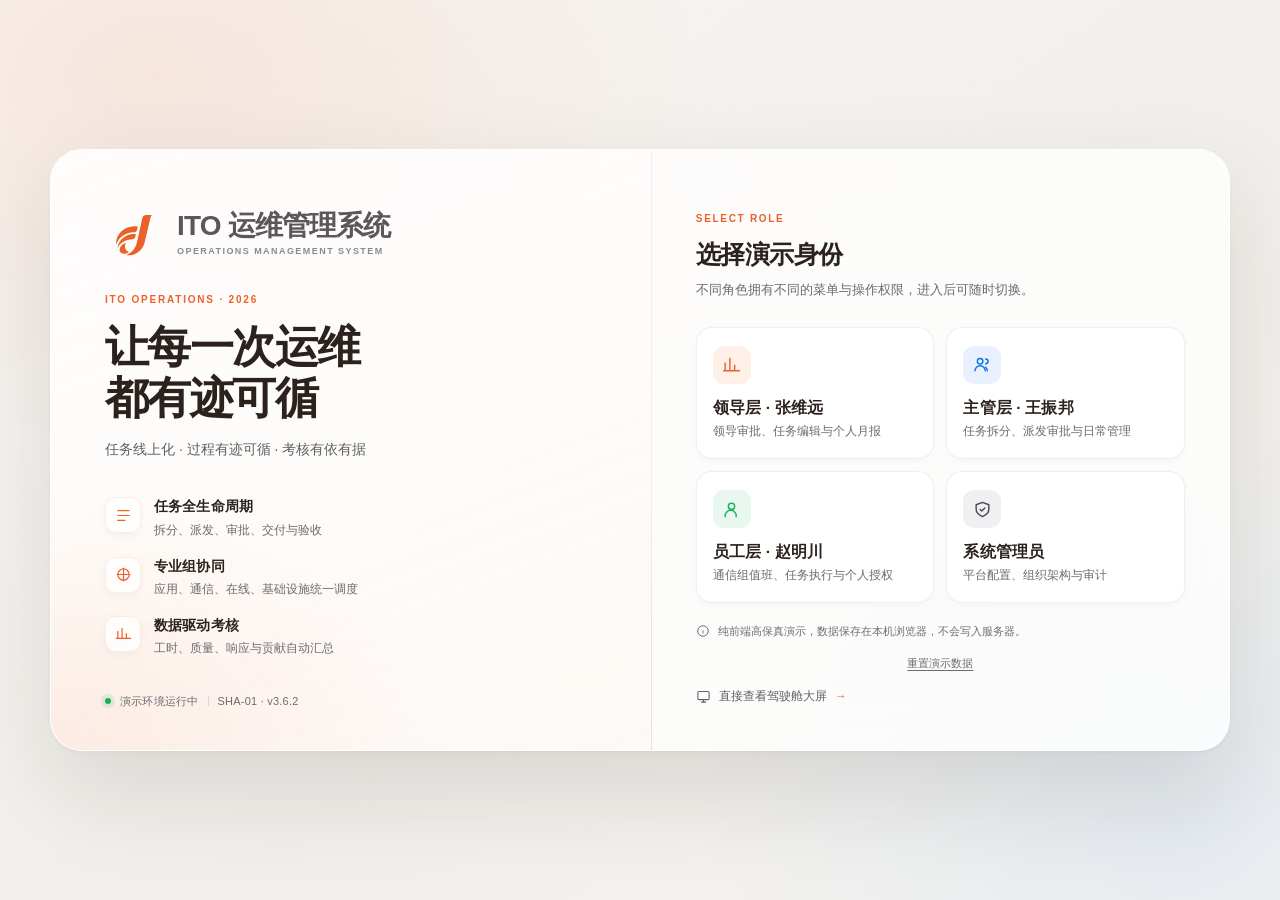
==== admin.html @ 4ebb7db9 "feat: 细化考核卡片与安质环红线机制" ====
<!DOCTYPE html>
<html lang="zh-CN">
<head>
<meta charset="UTF-8">
<meta name="viewport" content="width=device-width, initial-scale=1.0">
<title>ITO 运维管理平台 · 管理后台</title>
<meta name="description" content="ITO 运维管理平台 · 任务、巡检、值班与运维运营管理后台">
<link rel="icon" type="image/svg+xml" href="assets/img/logo-mark-orange.svg">
<link rel="stylesheet" href="assets/css/admin.css?v=20261116z39">
</head>
<body>

<!-- ============ 登录 / 身份选择 ============ -->
<div id="loginView" class="login">
  <div class="login-atmosphere" aria-hidden="true"></div>
  <main class="login-shell">
    <section class="login-brand">
      <div class="login-lockup">
        <div class="login-logo-mark"><img class="brand-logo" src="assets/img/logo-mark-orange.svg" alt=""></div>
        <div class="login-logo-text"><b>ITO 运维管理系统</b><span>OPERATIONS MANAGEMENT SYSTEM</span></div>
      </div>
      <div class="brand-kicker">ITO OPERATIONS · 2026</div>
      <h1>让每一次运维<br>都有迹可循</h1>
      <p class="brand-sub">任务线上化 · 过程有迹可循 · 考核有依有据</p>

      <ul class="brand-points">
        <li>
          <span class="point-icon">
            <svg viewBox="0 0 24 24"><path d="M4 5h16M4 12h16M4 19h10"/></svg>
          </span>
          <span><b>任务全生命周期</b><small>拆分、派发、审批、交付与验收</small></span>
        </li>
        <li>
          <span class="point-icon">
            <svg viewBox="0 0 24 24"><path d="M12 3v18M3 12h18"/><circle cx="12" cy="12" r="8"/></svg>
          </span>
          <span><b>专业组协同</b><small>应用、通信、在线、基础设施统一调度</small></span>
        </li>
        <li>
          <span class="point-icon">
            <svg viewBox="0 0 24 24"><path d="M4 19V9M10 19V5M16 19v-7M22 19H2"/></svg>
          </span>
          <span><b>数据驱动考核</b><small>工时、质量、响应与贡献自动汇总</small></span>
        </li>
      </ul>

      <div class="brand-foot">
        <span class="status-dot"></span>
        <span>演示环境运行中</span>
        <i></i>
        <span>SHA-01 · v3.6.2</span>
      </div>
    </section>

    <section class="login-panel">
      <div class="login-panel-head">
        <span class="eyebrow">SELECT ROLE</span>
        <h2>选择演示身份</h2>
        <p>不同角色拥有不同的菜单与操作权限，进入后可随时切换。</p>
      </div>
      <div class="role-grid" id="roleGrid"></div>
      <div class="login-note">
        <svg viewBox="0 0 24 24"><circle cx="12" cy="12" r="9"/><path d="M12 11v5M12 8h.01"/></svg>
        <span>纯前端高保真演示，数据保存在本机浏览器，不会写入服务器。</span>
      </div>
      <button class="login-reset" id="loginReset" type="button">重置演示数据</button>
      <a class="back-to-screen" href="index.html">
        <svg viewBox="0 0 24 24"><rect x="3" y="4" width="18" height="13" rx="2"/><path d="M8 21h8M12 17v4"/></svg>
        直接查看驾驶舱大屏
        <span>→</span>
      </a>
    </section>
  </main>
</div>

<!-- ============ 应用 ============ -->
<div id="appView" class="app" hidden>
  <header class="appbar">
    <a class="skip-link" href="#pageRoot">跳到主内容</a>
    <div class="appbar-left">
      <div class="appbar-brand">
        <div class="brand-plate">
          <div class="brand-mark"><img class="brand-logo" src="assets/img/logo-mark-orange.svg" alt=""></div>
          <div class="brand-text">
            <b>ITO 运维管理系统</b>
          </div>
        </div>
      </div>
      <button class="icon-btn menu-btn" id="menuBtn" type="button" aria-label="打开菜单" aria-expanded="false" aria-controls="sidebar">
        <svg viewBox="0 0 24 24"><path d="M4 6h16M4 12h16M4 18h16"/></svg>
      </button>
    </div>

    <div class="appbar-right">
      <span class="date-chip" id="dateChip">--</span>

      <button class="icon-btn bell-btn" id="bellBtn" type="button" aria-label="消息通知">
        <svg viewBox="0 0 24 24"><path d="M18 8a6 6 0 0 0-12 0c0 7-3 7-3 9h18c0-2-3-2-3-9"/><path d="M10 21h4"/></svg>
        <b class="bell-count" id="bellCount" aria-hidden="true" hidden></b>
      </button>

      <a class="screen-link" href="index.html">
        <svg viewBox="0 0 24 24"><rect x="3" y="4" width="18" height="13" rx="2"/><path d="M8 21h8M12 17v4"/></svg>
        驾驶舱大屏
      </a>

      <button class="appbar-switch" id="switchRoleBtn" type="button">
        <svg viewBox="0 0 24 24"><path d="M8 3H5a2 2 0 0 0-2 2v3M16 3h3a2 2 0 0 1 2 2v3M8 21H5a2 2 0 0 1-2-2v-3M16 21h3a2 2 0 0 0 2-2v-3"/></svg>
        切换身份
      </button>

      <div class="appbar-user" id="appbarUser"></div>
    </div>
  </header>

  <aside class="sidebar" id="sidebar" aria-label="侧边栏">
    <nav class="side-nav" id="sideNav" aria-label="主导航"></nav>
  </aside>

  <div class="app-body">
    <main class="page" id="pageRoot" tabindex="-1"></main>
  </div>

  <div class="sidebar-scrim" id="sidebarScrim"></div>
</div>

<div id="modalRoot"></div>
<div id="drawerRoot"></div>
<div id="previewRoot"></div>
<div id="notifyRoot" class="notify-root" aria-live="polite"></div>
<div id="routeAnnouncer" class="sr-only" aria-live="polite" aria-atomic="true"></div>
<div id="toastRoot" class="toast-root" aria-live="polite"></div>
<div id="devDock" class="dev-dock" role="region" aria-label="开发角色切换" hidden>
  <span class="dev-dock-label">DEV</span>
  <button type="button" data-dev-role="leader">领导</button>
  <button type="button" data-dev-role="manager">主管</button>
  <button type="button" data-dev-role="employee">员工</button>
  <button type="button" data-dev-role="admin">管理员</button>
  <button type="button" data-dev-role="super">全局</button>
  <button type="button" class="dev-reset" data-dev-reset="1" title="清空成果物与流程数据，恢复演示初始状态">重置</button>
</div>

<script src="vendor/echarts.min.js"></script>
<script src="vendor/jszip.min.js"></script>
<script src="vendor/docx-preview.min.js"></script>
<script src="vendor/xlsx.full.min.js"></script>
<script src="vendor/pptx-preview.umd.js"></script>
<script src="assets/js/ito-data.js?v=20261116z39"></script>
<script src="assets/js/task-volume-data.js?v=20261116z39"></script>
<script src="assets/js/assessment.js?v=20261116z39"></script>
<script src="assets/js/ito-data-source.js?v=20261116z39"></script>
<script src="assets/js/admin.js?v=20261116z39"></script>
<script src="assets/js/admin-alerts.js?v=20261116z39"></script>
<script src="assets/js/deliverable-store.js?v=20261116z39"></script>
<script src="assets/js/deliverable-preview.js?v=20261116z39"></script>
<script src="assets/js/admin-pages-personal.js?v=20261116z39"></script>
<script src="assets/js/admin-pages-workload.js?v=20261116z39"></script>
<script src="assets/js/admin-assign.js?v=20261116z39"></script>
<script src="assets/js/admin-pages-tasks.js?v=20261116z39"></script>
<script src="assets/js/admin-pages-dispatch.js?v=20261116z39"></script>
<script src="assets/js/admin-pages-ops.js?v=20261116z39"></script>
<script src="assets/js/admin-pages-duty.js?v=20261116z39"></script>
<script src="assets/js/admin-pages-auth-matrix.js?v=20261116z39"></script>
<script src="assets/js/admin-pages-messages.js?v=20261116z39"></script>
<script src="assets/js/admin-pages-config.js?v=20261116z39"></script>
<script src="assets/js/admin-pages-dictionary.js?v=20261116z39"></script>
</body>
</html>
---- assets/css/admin.css ----
/* ─────────────────────────────────────────────
   ITO OPS · light management console
   warm paper / orange accent / frosted cards
   ───────────────────────────────────────────── */

:root {
  --brand:        #EB612A;
  --brand-strong: #C2501C;
  --brand-deep:   #A83E12;
  --brand-soft:   #FFF0E7;
  --brand-line:   rgba(235, 97, 42, 0.22);
  --shell-side:   linear-gradient(180deg, #E5743B 0%, #DE6A30 52%, #D46029 100%);
  --shell-top:    #B44617;
  --shell-top-bg:
    radial-gradient(560px 120px at 30% -20%, rgba(255, 255, 255, 0.16), transparent 72%),
    linear-gradient(100deg, #E0713A 0%, #D75F27 14%, #D05A23 34%, #C2501C 52%, #B44617 70%, #B44617 100%);
  --shell-ink:    #FFFFFF;
  --shell-muted:  #FFE9DC;
  --shell-line:   rgba(255, 255, 255, 0.14);
  --shell-hover:  rgba(255, 255, 255, 0.09);
  --shell-active: #FFF8F2;
  --shell-active-ink: #A83E12;

  --bg:           #F6F3EF;
  --bg-deep:      #EEEAE4;
  --surface:      #FFFFFF;
  --glass:        rgba(255, 255, 255, 0.78);
  --glass-strong: rgba(255, 255, 255, 0.92);

  --ink:          #2B211D;
  --ink-2:        #4A4A4F;
  --ink-3:        #5F5F65;
  --muted:        #6B6B70;
  --dim:          #6E6E73;

  --line:         rgba(29, 29, 31, 0.08);
  --line-soft:    rgba(29, 29, 31, 0.05);
  --line-strong:  rgba(29, 29, 31, 0.14);

  --green:        #1FAE5C;
  --green-soft:   #E8F8EE;
  --green-ink:    #0E6B37;
  --red:          #E5484D;
  --red-soft:     #FDECEC;
  --red-ink:      #B4232A;
  --yellow:       #C77A00;
  --yellow-soft:  #FFF4DF;
  --yellow-ink:   #8A5300;
  --blue:         #0A72E8;
  --blue-soft:    #E9F1FE;
  --blue-ink:     #0757B8;
  --purple:       #7A5AF8;
  --purple-soft:  #F0EDFE;
  --purple-ink:   #5B3FD0;

  --r-xl: 24px;
  --r-lg: 18px;
  --r-md: 12px;
  --r-sm: 9px;

  --shadow-sm: 0 1px 2px rgba(20, 20, 24, 0.03), 0 6px 18px rgba(20, 20, 24, 0.05);
  --shadow-md: 0 2px 6px rgba(20, 20, 24, 0.05), 0 16px 40px rgba(20, 20, 24, 0.08);
  --shadow-lg: 0 30px 80px rgba(20, 20, 24, 0.18);

  --sidebar-w: 258px;
  --ease: cubic-bezier(0.22, 0.7, 0.24, 1);

  font-family: -apple-system, BlinkMacSystemFont, "SF Pro Display", "SF Pro Text",
    "PingFang SC", "Microsoft YaHei UI", "Microsoft YaHei", "Helvetica Neue", sans-serif;
}

* { box-sizing: border-box; margin: 0; padding: 0; }

html { height: 100%; }

body {
  min-height: 100%;
  background: var(--bg);
  color: var(--ink);
  font-size: 14px;
  line-height: 1.5;
  -webkit-font-smoothing: antialiased;
  text-rendering: optimizeLegibility;
  overflow-x: hidden;
}

button, input, select, textarea { font: inherit; color: inherit; }
button { border: 0; background: none; cursor: pointer; }
a { color: inherit; text-decoration: none; }
svg { display: block; }
::selection { background: rgba(235, 97, 42, 0.18); }

:focus-visible {
  outline: 2px solid rgba(235, 97, 42, 0.55);
  outline-offset: 2px;
}

/* ── login ─────────────────────────────────── */
.login {
  position: relative;
  min-height: 100vh;
  display: grid;
  place-items: center;
  padding: 32px;
  overflow: hidden;
  background:
    radial-gradient(900px 600px at 12% 8%, rgba(235, 97, 42, 0.10), transparent 62%),
    radial-gradient(760px 620px at 92% 90%, rgba(10, 114, 232, 0.07), transparent 64%),
    linear-gradient(145deg, #F8F6F3 0%, #F1EFEB 58%, #F6F4F1 100%);
}

.login-atmosphere {
  position: absolute;
  inset: 0;
  background-image:
    radial-gradient(rgba(29, 29, 31, 0.10) 0.7px, transparent 0.8px);
  background-size: 24px 24px;
  mask-image: radial-gradient(ellipse 78% 70% at 50% 46%, #000 12%, transparent 78%);
  opacity: 0.5;
  pointer-events: none;
}

.login-shell {
  position: relative;
  z-index: 1;
  width: min(1180px, 100%);
  display: grid;
  grid-template-columns: 1.02fr 0.98fr;
  background: rgba(255, 255, 255, 0.62);
  border: 1px solid rgba(255, 255, 255, 0.9);
  border-radius: 32px;
  box-shadow: 0 40px 100px rgba(30, 25, 20, 0.12), 0 2px 6px rgba(30, 25, 20, 0.04);
  backdrop-filter: blur(26px);
  -webkit-backdrop-filter: blur(26px);
  overflow: hidden;
  animation: riseIn 0.7s var(--ease) both;
}

.login-brand {
  position: relative;
  padding: 56px 54px 40px;
  background:
    radial-gradient(560px 380px at 0% 100%, rgba(235, 97, 42, 0.10), transparent 68%),
    linear-gradient(160deg, rgba(255, 255, 255, 0.72), rgba(255, 248, 243, 0.62));
  border-right: 1px solid rgba(29, 29, 31, 0.06);
  display: flex;
  flex-direction: column;
}

.brand-mark {
  width: 58px;
  height: 58px;
  border-radius: 17px;
  display: grid;
  place-items: center;
  background: linear-gradient(150deg, #F27A45, var(--brand) 58%, #D94E1A);
  color: #fff;
  font-size: 29px;
  font-weight: 700;
  letter-spacing: -0.03em;
  box-shadow: 0 14px 28px rgba(235, 97, 42, 0.28), inset 0 1px 0 rgba(255, 255, 255, 0.35);
}

.login-lockup { display: flex; align-items: center; gap: 14px; }
.login-logo-mark {
  width: 58px;
  height: 58px;
  border-radius: 17px;
  display: grid;
  place-items: center;
  background: transparent;
  color: var(--brand);
  font-size: 29px;
  font-weight: 800;
}
.brand-logo {
  width: 70%;
  height: 70%;
  object-fit: contain;
  display: block;
}
.login-logo-text b {
  display: block;
  color: #595757;
  font-size: 28px;
  font-weight: 700;
  letter-spacing: -0.03em;
  line-height: 1;
}
.login-logo-text span {
  display: block;
  margin-top: 5px;
  color: #8A8A8E;
  font-size: 9px;
  font-weight: 700;
  letter-spacing: 0.16em;
}

.brand-kicker {
  margin-top: 28px;
  font-size: 10px;
  font-weight: 600;
  letter-spacing: 0.18em;
  color: var(--brand);
}

.login-brand h1 {
  margin-top: 14px;
  font-size: 44px;
  line-height: 1.16;
  font-weight: 700;
  letter-spacing: -0.035em;
  color: var(--ink);
}

.brand-sub {
  margin-top: 14px;
  max-width: 360px;
  font-size: 14px;
  line-height: 1.7;
  color: var(--ink-3);
}

.brand-points {
  margin-top: 36px;
  list-style: none;
  display: flex;
  flex-direction: column;
  gap: 18px;
}

.brand-points li {
  display: flex;
  align-items: flex-start;
  gap: 13px;
}

.point-icon {
  flex: 0 0 auto;
  width: 36px;
  height: 36px;
  display: grid;
  place-items: center;
  border-radius: 10px;
  background: rgba(255, 255, 255, 0.82);
  border: 1px solid rgba(235, 97, 42, 0.12);
  box-shadow: 0 3px 10px rgba(30, 25, 20, 0.04);
}
.point-icon svg {
  width: 17px;
  height: 17px;
  fill: none;
  stroke: var(--brand);
  stroke-width: 1.7;
  stroke-linecap: round;
  stroke-linejoin: round;
}

.brand-points b {
  display: block;
  font-size: 13.5px;
  font-weight: 600;
  color: var(--ink);
  letter-spacing: 0.01em;
}
.brand-points small {
  display: block;
  margin-top: 3px;
  font-size: 12px;
  color: var(--muted);
}

.brand-foot {
  margin-top: auto;
  padding-top: 36px;
  display: flex;
  align-items: center;
  gap: 9px;
  font-size: 11px;
  color: var(--muted);
  letter-spacing: 0.02em;
}
.brand-foot i { width: 1px; height: 10px; background: var(--line-strong); }
.status-dot {
  width: 6px;
  height: 6px;
  border-radius: 50%;
  background: var(--green);
  box-shadow: 0 0 0 4px rgba(31, 174, 92, 0.12);
}

.login-panel {
  padding: 50px 44px 38px;
  display: flex;
  flex-direction: column;
  justify-content: center;
  background: rgba(255, 255, 255, 0.42);
}

.eyebrow {
  display: inline-block;
  font-size: 10px;
  font-weight: 650;
  letter-spacing: 0.17em;
  color: var(--brand);
}

.login-panel-head h2 {
  margin-top: 8px;
  font-size: 25px;
  font-weight: 700;
  letter-spacing: -0.02em;
}
.login-panel-head p {
  margin-top: 7px;
  font-size: 12.5px;
  line-height: 1.65;
  color: var(--muted);
}

.role-grid {
  margin-top: 26px;
  display: grid;
  grid-template-columns: 1fr 1fr;
  gap: 12px;
}

.role-card {
  position: relative;
  padding: 18px 16px 17px;
  text-align: left;
  background: rgba(255, 255, 255, 0.86);
  border: 1px solid rgba(29, 29, 31, 0.07);
  border-radius: 16px;
  box-shadow: 0 2px 6px rgba(30, 25, 20, 0.03);
  transition: transform 0.25s var(--ease), box-shadow 0.25s var(--ease),
    border-color 0.25s var(--ease), background 0.25s var(--ease);
}

.role-card:hover {
  transform: translateY(-3px);
  border-color: rgba(235, 97, 42, 0.32);
  background: #fff;
  box-shadow: 0 12px 28px rgba(235, 97, 42, 0.12);
}

.role-card:hover .role-arrow { opacity: 1; transform: translateX(0); }

.role-icon {
  width: 38px;
  height: 38px;
  border-radius: 11px;
  display: grid;
  place-items: center;
  background: var(--brand-soft);
  color: var(--brand);
}
.role-icon.manager { background: var(--blue-soft); color: var(--blue); }
.role-icon.employee { background: var(--green-soft); color: var(--green); }
.role-icon.admin { background: #F0F0F2; color: var(--ink-2); }
.role-icon svg {
  width: 19px;
  height: 19px;
  fill: none;
  stroke: currentColor;
  stroke-width: 1.8;
  stroke-linecap: round;
  stroke-linejoin: round;
}

.role-name {
  margin-top: 12px;
  font-size: 15.5px;
  font-weight: 650;
  letter-spacing: 0.01em;
}
.role-desc {
  margin-top: 4px;
  font-size: 11.5px;
  line-height: 1.55;
  color: var(--muted);
}

.role-arrow {
  position: absolute;
  top: 18px;
  right: 14px;
  font-size: 15px;
  color: var(--brand);
  opacity: 0;
  transform: translateX(-4px);
  transition: 0.22s var(--ease);
}

.login-note {
  margin-top: 20px;
  display: flex;
  align-items: flex-start;
  gap: 8px;
  font-size: 11px;
  line-height: 1.6;
  color: var(--dim);
}
.login-note svg {
  flex: 0 0 auto;
  width: 14px;
  height: 14px;
  margin-top: 1px;
  fill: none;
  stroke: currentColor;
  stroke-width: 1.7;
}

.login-reset {
  margin-top: 14px;
  padding: 0;
  color: var(--muted);
  font-size: 11px;
  text-decoration: underline;
  text-underline-offset: 3px;
}
.login-reset:hover { color: var(--brand); }

.back-to-screen {
  margin-top: 16px;
  display: inline-flex;
  align-items: center;
  gap: 8px;
  font-size: 12px;
  font-weight: 550;
  color: var(--ink-3);
  transition: color 0.2s;
}
.back-to-screen svg {
  width: 15px;
  height: 15px;
  fill: none;
  stroke: currentColor;
  stroke-width: 1.7;
}
.back-to-screen span { color: var(--brand); transition: transform 0.2s; }
.back-to-screen:hover { color: var(--brand); }
.back-to-screen:hover span { transform: translateX(3px); }

/* ── app shell ─────────────────────────────── */
.app {
  min-height: 100vh;
  background:
    radial-gradient(820px 540px at 100% -8%, rgba(235, 97, 42, 0.06), transparent 62%),
    linear-gradient(180deg, #F8F5F1 0%, #F3EFE9 100%);
}

.app::before {
  content: "";
  position: fixed;
  inset: 0;
  background-image: radial-gradient(rgba(29, 29, 31, 0.075) 0.7px, transparent 0.8px);
  background-size: 26px 26px;
  mask-image: linear-gradient(180deg, rgba(0, 0, 0, 0.5), transparent 78%);
  opacity: 0.42;
  pointer-events: none;
  z-index: 0;
}

.sidebar {
  position: fixed;
  top: 72px;
  bottom: 0;
  left: 0;
  width: var(--sidebar-w);
  z-index: 60;
  display: flex;
  flex-direction: column;
  color: var(--shell-ink);
  background: var(--shell-side);
  box-shadow: inset 1px 0 0 rgba(255, 255, 255, 0.08);
  transition: transform 0.32s var(--ease);
}

.side-brand {
  flex: 0 0 72px;
  width: 100%;
  height: 72px;
  display: flex;
  align-items: center;
  padding: 0 16px;
  overflow: hidden;
  position: relative;
  z-index: 2;
}
.brand-plate {
  width: 100%;
  height: 52px;
  display: flex;
  align-items: center;
  gap: 9px;
  padding: 0 12px;
  border-radius: 11px;
  background: #FFF8F2;
  box-shadow: 0 10px 22px -16px rgba(46, 20, 8, 0.55);
}
.brand-mark {
  width: 32px;
  height: 32px;
  flex: 0 0 auto;
  border-radius: 9px;
  display: grid;
  place-items: center;
  background: transparent;
  box-shadow: none;
  color: var(--brand);
  font-size: 15px;
  font-weight: 800;
}
.brand-text b {
  display: block;
  color: #595757;
  font-size: 18px;
  font-weight: 700;
  line-height: 1;
  letter-spacing: -0.02em;
}
.brand-text span {
  display: block;
  margin-top: 3px;
  color: #8A8A8E;
  font-size: 7px;
  font-weight: 700;
  letter-spacing: 0.12em;
}

.side-role {
  margin: 12px 14px 4px;
  padding: 11px 12px;
  border-radius: 12px;
  background: rgba(255, 255, 255, 0.10);
  border: 1px solid var(--shell-line);
  display: flex;
  align-items: center;
  gap: 9px;
  color: var(--shell-ink);
}
.side-role i {
  width: 6px;
  height: 6px;
  border-radius: 50%;
  background: #FFF4EC;
  box-shadow: 0 0 0 4px rgba(255, 255, 255, 0.12);
  flex: 0 0 auto;
}
.side-role b {
  font-size: 11.5px;
  font-weight: 650;
  color: var(--shell-ink);
}
.side-role span {
  margin-left: auto;
  font-size: 9.5px;
  color: var(--shell-muted);
  font-weight: 650;
  letter-spacing: 0.08em;
}

.side-nav {
  flex: 1 1 auto;
  overflow-y: auto;
  padding: 12px 10px 18px;
  scrollbar-width: thin;
  scrollbar-color: rgba(255, 255, 255, 0.22) transparent;
}
.side-nav::-webkit-scrollbar { width: 5px; }
.side-nav::-webkit-scrollbar-thumb { background: rgba(255, 255, 255, 0.22); border-radius: 4px; }

.nav-group { margin-bottom: 8px; }
.nav-group.standalone {
  margin: 2px 0 6px;
  padding-top: 0;
  border-top: 0;
}
.side-nav > .nav-group.standalone:first-child { margin-top: 2px; }
.nav-group.standalone .nav-item {
  height: 36px;
  padding: 0 12px;
  color: var(--shell-ink);
  font-size: 13px;
  font-weight: 650;
  background: transparent;
}
.nav-group.standalone .nav-item:hover { background: var(--shell-hover); color: #fff; }
.nav-group.standalone .nav-item.active {
  background: var(--shell-active);
  color: var(--shell-active-ink);
  box-shadow: 0 6px 18px -14px rgba(46, 20, 8, 0.5);
}
.nav-label {
  position: relative;
  height: 36px;
  padding: 0 12px;
  display: flex;
  align-items: center;
  gap: 8px;
  border-radius: 8px;
  font-size: 13px;
  font-weight: 650;
  letter-spacing: 0.01em;
  color: var(--shell-ink);
  text-transform: none;
  cursor: pointer;
  user-select: none;
  transition: background 0.16s, color 0.16s;
}
.nav-label:hover { background: rgba(255, 255, 255, 0.05); color: var(--shell-ink); }
.nav-label:focus-visible { outline: 2px solid rgba(255, 255, 255, 0.45); outline-offset: 1px; }
.nav-label-text { flex: 1 1 auto; min-width: 0; }
.nav-group.has-active > .nav-label { color: var(--shell-ink); }
.nav-group.has-active.collapsed > .nav-label { background: rgba(255, 255, 255, 0.07); }
.nav-label .nav-chevron {
  width: 12px;
  height: 12px;
  margin-left: auto;
  fill: none;
  stroke: currentColor;
  stroke-width: 1.8;
  stroke-linecap: round;
  stroke-linejoin: round;
  opacity: 0.58;
  transition: transform 0.22s var(--ease);
}
.nav-group.collapsed .nav-label .nav-chevron { transform: rotate(-90deg); }
.nav-group.collapsed .nav-items { display: none; }

.nav-items { display: flex; flex-direction: column; gap: 1px; margin-top: 0; }

.nav-item {
  position: relative;
  display: flex;
  align-items: center;
  gap: 9px;
  height: 36px;
  padding: 0 12px 0 26px;
  border-radius: 9px;
  font-size: 13px;
  font-weight: 500;
  color: var(--shell-muted);
  letter-spacing: 0.01em;
  transition: background 0.16s, color 0.16s;
}
.nav-item svg {
  width: 16.5px;
  height: 16.5px;
  flex: 0 0 auto;
  fill: none;
  stroke: currentColor;
  stroke-width: 1.7;
  stroke-linecap: round;
  stroke-linejoin: round;
  opacity: 0.82;
}
.nav-item:hover { background: var(--shell-hover); color: var(--shell-ink); }
.nav-item.active {
  background: var(--shell-active);
  color: var(--shell-active-ink);
  font-weight: 650;
  box-shadow: 0 6px 18px -14px rgba(46, 20, 8, 0.5);
}
.nav-item.active::before {
  content: "";
  position: absolute;
  left: 0;
  top: 10px;
  bottom: 10px;
  width: 3px;
  border-radius: 2px;
  background: var(--brand);
}
.nav-item.active svg { opacity: 1; }
.nav-item .nav-count {
  margin-left: auto;
  min-width: 18px;
  height: 17px;
  padding: 0 5px;
  display: inline-grid;
  place-items: center;
  border-radius: 9px;
  background: rgba(255, 255, 255, 0.16);
  color: var(--shell-muted);
  font-size: 9.5px;
  font-weight: 650;
  font-variant-numeric: tabular-nums;
}
.nav-item.active .nav-count {
  background: rgba(181, 69, 22, 0.10);
  color: var(--shell-active-ink);
}

.side-foot {
  flex: 0 0 auto;
  padding: 12px 14px 14px;
  border-top: 1px solid var(--line-soft);
}
.side-user {
  display: flex;
  align-items: center;
  gap: 10px;
  padding: 8px 6px;
  border-radius: 10px;
}
.avatar {
  width: 34px;
  height: 34px;
  border-radius: 10px;
  display: grid;
  place-items: center;
  font-size: 13px;
  font-weight: 650;
  color: #fff;
  background: linear-gradient(145deg, #F27A45, var(--brand));
  flex: 0 0 auto;
  box-shadow: 0 5px 12px rgba(235, 97, 42, 0.2);
}
.side-user b {
  display: block;
  font-size: 12.5px;
  font-weight: 600;
}
.side-user span {
  display: block;
  margin-top: 1px;
  font-size: 10.5px;
  color: var(--muted);
}
.side-switch {
  width: 100%;
  margin-top: 6px;
  height: 32px;
  display: flex;
  align-items: center;
  justify-content: center;
  gap: 6px;
  border-radius: 8px;
  border: 1px solid var(--line);
  color: var(--ink-3);
  font-size: 11.5px;
  transition: 0.18s;
}
.side-switch svg {
  width: 13px;
  height: 13px;
  fill: none;
  stroke: currentColor;
  stroke-width: 1.8;
}
.side-switch:hover { background: #fff; color: var(--brand); border-color: var(--brand-line); }

.app-body {
  position: relative;
  z-index: 1;
  margin-left: var(--sidebar-w);
  min-height: calc(100vh - 72px);
  display: flex;
  flex-direction: column;
}

.appbar {
  position: sticky;
  top: 0;
  z-index: 70;
  height: 72px;
  flex: 0 0 72px;
  display: flex;
  align-items: center;
  justify-content: space-between;
  gap: 18px;
  padding: 0 30px 0 0;
  background: var(--shell-top-bg);
  color: var(--shell-ink);
  box-shadow:
    inset 0 1px 0 rgba(255, 255, 255, 0.16);
}

.appbar-left { display: flex; align-items: center; gap: 10px; min-width: 0; }
.appbar-brand {
  flex: 0 0 258px;
  height: 72px;
  padding: 0 14px;
  display: flex;
  align-items: center;
}
.crumb {
  display: flex;
  align-items: center;
  gap: 9px;
  font-size: 12px;
  color: var(--shell-muted);
  white-space: nowrap;
}
.crumb i { color: rgba(255, 255, 255, 0.54); font-style: normal; }
.crumb b { color: var(--shell-ink); font-weight: 650; }

.appbar-right { display: flex; align-items: center; gap: 12px; }

.icon-btn {
  width: 34px;
  height: 34px;
  display: grid;
  place-items: center;
  border-radius: 9px;
  border: 1px solid transparent;
  color: var(--ink-3);
  transition: 0.18s;
}
.icon-btn svg {
  width: 17px;
  height: 17px;
  fill: none;
  stroke: currentColor;
  stroke-width: 1.7;
  stroke-linecap: round;
  stroke-linejoin: round;
}
.icon-btn:hover { background: rgba(255, 255, 255, 0.9); border-color: var(--line); color: var(--ink); }
.appbar .icon-btn { color: var(--shell-ink); }
.appbar .icon-btn:hover { background: rgba(255, 255, 255, 0.12); border-color: rgba(255, 255, 255, 0.18); color: #fff; }
.menu-btn { display: none; }

.global-search {
  width: 246px;
  height: 36px;
  display: flex;
  align-items: center;
  gap: 8px;
  padding: 0 10px 0 12px;
  background: #FFF9F4;
  border: 1px solid rgba(46, 27, 18, 0.08);
  border-radius: 10px;
  transition: 0.2s;
}
.global-search:focus-within {
  background: #fff;
  border-color: rgba(235, 97, 42, 0.55);
  box-shadow: 0 0 0 3px rgba(255, 244, 236, 0.16);
}
.global-search svg {
  width: 15px;
  height: 15px;
  flex: 0 0 auto;
  fill: none;
  stroke: #B54516;
  stroke-width: 1.9;
  stroke-linecap: round;
}
.global-search input {
  flex: 1 1 auto;
  min-width: 0;
  border: 0;
  outline: none;
  background: none;
  font-size: 12px;
  color: #2B211D;
}
.global-search input::placeholder { color: #786861; }
.global-search kbd {
  flex: 0 0 auto;
  font-family: inherit;
  font-size: 9px;
  color: #8A7A72;
  border: 1px solid rgba(46, 27, 18, 0.14);
  border-radius: 4px;
  padding: 1px 4px;
  background: rgba(255, 255, 255, 0.72);
}

.date-chip {
  font-size: 10.5px;
  color: var(--shell-muted);
  letter-spacing: 0.04em;
  white-space: nowrap;
  font-variant-numeric: tabular-nums;
}

.bell-btn { position: relative; }
.bell-count {
  position: absolute;
  top: 2px;
  right: 0;
  min-width: 15px;
  height: 15px;
  padding: 0 4px;
  border-radius: 9px;
  background: #FFF8F2;
  color: #C94A16;
  font-size: 9px;
  font-weight: 750;
  line-height: 15px;
  text-align: center;
  font-variant-numeric: tabular-nums;
  box-shadow: 0 0 0 2px var(--shell-top);
  pointer-events: none;
}
.bell-count[hidden] { display: none; }

.screen-link {
  height: 34px;
  display: inline-flex;
  align-items: center;
  gap: 7px;
  padding: 0 12px;
  border-radius: 9px;
  border: 1px solid rgba(255, 255, 255, 0.30);
  background: rgba(255, 255, 255, 0.12);
  font-size: 11.5px;
  font-weight: 550;
  color: #FFF8F2;
  white-space: nowrap;
  transition: 0.18s;
}
.screen-link svg {
  width: 14px;
  height: 14px;
  fill: none;
  stroke: currentColor;
  stroke-width: 1.7;
}
.screen-link:hover {
  background: #FFF8F2;
  border-color: #FFF8F2;
  color: #C94A16;
  box-shadow: 0 6px 16px rgba(70, 30, 12, 0.22);
}

.appbar-switch {
  height: 30px;
  display: inline-flex;
  align-items: center;
  gap: 5px;
  padding: 0 9px;
  border-radius: 8px;
  border: 1px solid transparent;
  background: transparent;
  color: var(--shell-muted);
  font-size: 10.5px;
  white-space: nowrap;
  transition: 0.18s;
}
.appbar-switch svg {
  width: 13px;
  height: 13px;
  fill: none;
  stroke: currentColor;
  stroke-width: 1.7;
}
.appbar-switch:hover {
  color: #FFF8F2;
  background: rgba(255, 255, 255, 0.12);
  border-color: rgba(255, 255, 255, 0.18);
}

.appbar-user { display: flex; align-items: center; gap: 8px; }
.appbar-user .avatar { width: 30px; height: 30px; border-radius: 9px; font-size: 11px; background: #FFF8F2 !important; color: #C94A16 !important; }
.appbar-user b { font-size: 11.5px; font-weight: 600; color: #fff; white-space: nowrap; }
.appbar-user span { display: block; font-size: 9.5px; color: var(--shell-muted); margin-top: -1px; }

.task-tabs { margin: 0 0 16px; }
.load-cell {
  display: flex;
  align-items: center;
  gap: 8px;
  min-width: 108px;
}
.load-cell b { font-family: var(--font-num); font-size: 12px; font-weight: 600; }
.load-cell i {
  display: block;
  flex: 1 1 auto;
  height: 5px;
  border-radius: 4px;
  background: linear-gradient(90deg, var(--brand), #F2A06F);
  box-shadow: inset 0 0 0 1px rgba(235, 97, 42, 0.08);
  transform-origin: left;
  clip-path: inset(0 calc(100% - var(--v)) 0 0 round 4px);
}

.member-medal-grid { display: grid; grid-template-columns: repeat(3, minmax(0, 1fr)); gap: 8px; }
.member-medal-card {
  display: flex;
  align-items: center;
  gap: 8px;
  min-height: 58px;
  padding: 8px 9px;
  border: 1px solid var(--line-soft);
  border-radius: 10px;
  background: #FBFAF8;
}
.member-medal-icon {
  width: 30px;
  height: 30px;
  flex: 0 0 auto;
  border-radius: 50%;
  display: grid;
  place-items: center;
  color: #fff;
  font-size: 8.5px;
  font-weight: 700;
}
.member-medal-main { min-width: 0; flex: 1 1 auto; }
.member-medal-main b {
  display: block;
  overflow: hidden;
  color: var(--ink);
  font-size: 10.5px;
  font-weight: 650;
  white-space: nowrap;
  text-overflow: ellipsis;
}
.member-medal-main span {
  display: block;
  margin-top: 2px;
  overflow: hidden;
  color: var(--muted);
  font-size: 8.5px;
  white-space: nowrap;
  text-overflow: ellipsis;
}
.member-medal-main em { color: var(--brand); font-style: normal; letter-spacing: 1px; }
@media (max-width: 760px) {
  .member-medal-grid { grid-template-columns: 1fr 1fr; }
}

/* ── authorization matrix ──────────────────── */
.auth-table-wrap { overflow-x: auto; }
.auth-matrix { min-width: 1452px; }
.auth-matrix th,
.auth-matrix td { padding: 12px 9px; vertical-align: middle; }
.auth-matrix thead th {
  position: sticky;
  top: 0;
  z-index: 3;
  background: #FAF8F5;
  color: var(--muted);
  font-size: 11px;
  font-weight: 650;
  white-space: nowrap;
  text-align: center;
}
.auth-matrix thead th span { display: block; color: var(--ink-2); font-size: 12px; }
.auth-matrix thead th small { display: block; margin-top: 3px; color: var(--ink-3); font-size: 9.5px; font-weight: 500; }
.auth-matrix th.auth-person-cell,
.auth-matrix td.auth-person-cell {
  position: sticky;
  left: 0;
  z-index: 4;
  width: 100px;
  min-width: 100px;
  background: #fff;
  text-align: center;
}
.auth-matrix th.auth-uid-cell,
.auth-matrix td.auth-uid-cell {
  position: sticky;
  left: 100px;
  z-index: 4;
  width: 90px;
  min-width: 90px;
  background: #fff;
  text-align: center;
  font-size: 11px;
  color: var(--ink-2);
}
.auth-matrix th.auth-group-cell,
.auth-matrix td.auth-group-cell {
  position: sticky;
  left: 190px;
  z-index: 4;
  width: 90px;
  min-width: 90px;
  background: #fff;
  box-shadow: 8px 0 12px -14px rgba(20, 20, 24, 0.45);
  text-align: center;
  font-size: 11px;
  color: var(--ink-2);
}
.auth-matrix thead th.auth-person-cell,
.auth-matrix thead th.auth-uid-cell,
.auth-matrix thead th.auth-group-cell { z-index: 5; background: #FAF8F5; text-align: center; }
.auth-matrix tbody td { font-size: 11px; color: var(--ink-2); }
.auth-matrix tbody td.auth-person-cell b { font-size: 12px; font-weight: 400; color: var(--ink-2); }
.auth-matrix tbody td.auth-uid-cell,
.auth-matrix tbody td.auth-group-cell { font-size: 12px; }
.auth-matrix tbody tr:hover td { background: #FFF9F4; }
.auth-matrix tbody tr:hover td.auth-person-cell,
.auth-matrix tbody tr:hover td.auth-uid-cell,
.auth-matrix tbody tr:hover td.auth-group-cell { background: #FFF9F4; }
.auth-status-cell { min-width: 96px; text-align: center; }
.auth-pill {
  display: inline-flex;
  align-items: center;
  justify-content: center;
  min-width: 40px;
  height: 22px;
  padding: 0 8px;
  border-radius: 6px;
  font-size: 10.5px;
  font-weight: 700;
  white-space: nowrap;
}
.auth-pill.ok { color: var(--green-ink); background: #E8F8EE; }
.auth-pill.soon { color: var(--yellow-ink); background: #FFF4DF; }
.auth-pill.can { color: var(--blue-ink); background: #E9F1FE; border: 1px dashed rgba(10, 114, 232, 0.28); }
.auth-pill.expired { color: var(--red-ink); background: #FDECEC; }
.auth-status-cell small { display: block; margin-top: 3px; color: var(--ink-3); font-size: 9.5px; line-height: 1.35; white-space: nowrap; }
.auth-empty { color: var(--dim); font-size: 12px; }
.summary-grid.auth-summary { grid-template-columns: repeat(4, minmax(0, 1fr)); }
.summary-grid.auth-summary-6 { grid-template-columns: repeat(7, minmax(0, 1fr)); }
.auth-summary .summary-chip { min-height: 74px; }
.auth-detail-grid { display: grid; grid-template-columns: repeat(3, minmax(0, 1fr)); gap: 8px; }
.auth-detail-cell { padding: 10px 11px; border: 1px solid var(--line-soft); border-radius: 10px; background: #FBFAF8; }
.auth-detail-name { color: var(--ink-2); font-size: 10px; font-weight: 650; }
.auth-detail-state { margin-top: 7px; }
.auth-detail-state small { display: block; margin-top: 3px; color: var(--muted); font-size: 8.5px; }
@media (max-width: 760px) {
  .auth-detail-grid { grid-template-columns: 1fr 1fr; }
  .auth-matrix th, .auth-matrix td { padding: 10px 8px; }
}

/* ── page ──────────────────────────────────── */
.page {
  flex: 1 1 auto;
  width: 100%;
  max-width: 1680px;
  margin: 0 auto;
  padding: 20px 28px 48px;
  animation: pageIn 0.45s var(--ease) both;
}

.page-head {
  display: flex;
  align-items: flex-end;
  justify-content: space-between;
  gap: 24px;
  margin-bottom: 22px;
}
.page-title {
  font-size: 27px;
  font-weight: 700;
  letter-spacing: -0.028em;
  line-height: 1.2;
}
.page-sub {
  margin-top: 5px;
  font-size: 12.5px;
  color: var(--muted);
  letter-spacing: 0.01em;
}
.page-actions { display: flex; align-items: center; gap: 9px; flex: 0 0 auto; }

/* ── buttons ───────────────────────────────── */
.btn {
  display: inline-flex;
  align-items: center;
  justify-content: center;
  gap: 6px;
  height: 36px;
  padding: 0 15px;
  border-radius: 9px;
  font-size: 12px;
  font-weight: 600;
  letter-spacing: 0.01em;
  white-space: nowrap;
  transition: 0.18s var(--ease);
}
.btn svg {
  width: 14px;
  height: 14px;
  fill: none;
  stroke: currentColor;
  stroke-width: 1.9;
  stroke-linecap: round;
  stroke-linejoin: round;
}
.btn-primary {
  background: linear-gradient(180deg, #F0733D, var(--brand));
  color: #fff;
  box-shadow: 0 6px 16px rgba(235, 97, 42, 0.22), inset 0 1px 0 rgba(255, 255, 255, 0.22);
}
.btn-primary:hover {
  background: linear-gradient(180deg, #F57E4A, #E4561E);
  box-shadow: 0 8px 20px rgba(235, 97, 42, 0.3);
  transform: translateY(-1px);
}
.btn-ghost {
  background: rgba(255, 255, 255, 0.8);
  border: 1px solid var(--line);
  color: var(--ink-2);
}
.btn-ghost:hover { background: #fff; border-color: var(--line-strong); box-shadow: var(--shadow-sm); }
.btn-soft {
  background: var(--brand-soft);
  color: var(--brand-deep);
}
.btn-soft:hover { background: #FFE6D8; }
.btn-danger {
  background: var(--red-soft);
  color: var(--red-ink);
}
.btn-danger:hover { background: #FBDDDD; }
.btn-sm { height: 29px; padding: 0 10px; font-size: 11px; border-radius: 7px; }
.btn-sm svg { width: 12px; height: 12px; }
.btn:disabled { opacity: 0.45; cursor: not-allowed; transform: none; box-shadow: none; }

/* ── generic card ──────────────────────────── */
.card {
  position: relative;
  background: rgba(255, 255, 255, 0.86);
  border: 1px solid rgba(255, 255, 255, 0.92);
  border-radius: var(--r-lg);
  box-shadow: var(--shadow-sm);
  backdrop-filter: blur(12px);
  -webkit-backdrop-filter: blur(12px);
}
.card::before {
  content: "";
  position: absolute;
  inset: 0;
  border-radius: inherit;
  border: 1px solid rgba(29, 29, 31, 0.045);
  pointer-events: none;
}

/* ── KPI ───────────────────────────────────── */
.kpi-grid {
  display: grid;
  grid-template-columns: repeat(4, minmax(0, 1fr));
  gap: 14px;
  margin-bottom: 16px;
}

.kpi-card {
  position: relative;
  min-height: 132px;
  padding: 20px 20px 16px;
  overflow: hidden;
}
.kpi-card::after {
  content: "";
  position: absolute;
  left: 20px;
  top: 0;
  width: 46px;
  height: 3px;
  border-radius: 0 0 3px 3px;
  background: var(--kpi, var(--brand));
  opacity: 0.85;
}
.kpi-card[data-tone="green"] { --kpi: var(--green); }
.kpi-card[data-tone="red"] { --kpi: var(--red); }
.kpi-card[data-tone="blue"] { --kpi: var(--blue); }

.kpi-label {
  display: flex;
  align-items: center;
  gap: 6px;
  font-size: 11.5px;
  color: var(--muted);
  letter-spacing: 0.02em;
}
.kpi-label svg {
  width: 13px;
  height: 13px;
  fill: none;
  stroke: currentColor;
  stroke-width: 1.8;
}
.kpi-value {
  margin-top: 11px;
  display: flex;
  align-items: baseline;
  gap: 4px;
  font-size: 34px;
  font-weight: 700;
  letter-spacing: -0.035em;
  line-height: 1;
  font-variant-numeric: tabular-nums;
}
.kpi-value .unit {
  font-size: 13px;
  font-weight: 550;
  letter-spacing: 0;
  color: var(--dim);
}
.kpi-value .suffix {
  font-size: 15px;
  font-weight: 600;
  color: var(--muted);
  letter-spacing: 0;
}
.kpi-meta {
  margin-top: 12px;
  display: flex;
  align-items: center;
  gap: 7px;
  font-size: 10.5px;
  color: var(--muted);
}
.kpi-meta .delta {
  display: inline-flex;
  align-items: center;
  gap: 2px;
  font-weight: 650;
}
.kpi-meta .delta.up { color: var(--green); }
.kpi-meta .delta.down { color: var(--red); }
.kpi-meta .delta.warn { color: var(--yellow); }
.kpi-spark {
  position: absolute;
  right: 16px;
  bottom: 16px;
  width: 82px;
  height: 30px;
  opacity: 0.9;
}
.kpi-spark path.line { fill: none; stroke-width: 1.6; stroke-linecap: round; stroke-linejoin: round; }
.kpi-spark path.area { stroke: none; }

/* ── dashboard ─────────────────────────────── */
.dash-grid {
  display: grid;
  grid-template-columns: minmax(0, 1.72fr) minmax(0, 1fr);
  gap: 16px;
  margin-bottom: 16px;
}
.dash-bottom {
  display: grid;
  grid-template-columns: minmax(0, 1.72fr) minmax(0, 1fr);
  gap: 16px;
  align-items: start;
}

.chart-card { padding: 20px 20px 14px; min-width: 0; }
.chart-head {
  display: flex;
  align-items: flex-start;
  justify-content: space-between;
  gap: 14px;
  margin-bottom: 8px;
}
.chart-title {
  font-size: 15px;
  font-weight: 650;
  letter-spacing: -0.01em;
}
.chart-sub {
  margin-top: 3px;
  font-size: 10.5px;
  color: var(--muted);
  letter-spacing: 0.01em;
}
.chart-legend { display: flex; align-items: center; gap: 13px; font-size: 10px; color: var(--muted); }
.chart-legend span { display: inline-flex; align-items: center; gap: 5px; }
.chart-legend i { width: 13px; height: 2px; border-radius: 2px; display: inline-block; }
.chart-body { width: 100%; height: 286px; }
.chart-body.sm { height: 286px; }

.donut-center {
  position: absolute;
  left: 50%;
  top: 50%;
  transform: translate(-50%, -52%);
  text-align: center;
  pointer-events: none;
}
.donut-center b {
  display: block;
  font-size: 30px;
  font-weight: 700;
  letter-spacing: -0.03em;
  line-height: 1;
  font-variant-numeric: tabular-nums;
}
.donut-center span {
  display: block;
  margin-top: 5px;
  font-size: 9.5px;
  letter-spacing: 0.1em;
  color: var(--muted);
}

.group-legend {
  margin-top: 8px;
  display: grid;
  grid-template-columns: 1fr 1fr;
  gap: 7px 14px;
}
.group-legend div {
  display: flex;
  align-items: center;
  gap: 6px;
  font-size: 10.5px;
  color: var(--ink-3);
}
.group-legend i {
  width: 7px;
  height: 7px;
  border-radius: 2px;
  flex: 0 0 auto;
}
.group-legend b {
  margin-left: auto;
  font-weight: 650;
  color: var(--ink);
  font-variant-numeric: tabular-nums;
}

.table-card { padding: 0; overflow: hidden; }
.table-head {
  display: flex;
  align-items: center;
  justify-content: space-between;
  gap: 14px;
  padding: 18px 20px 14px;
  border-bottom: 1px solid var(--line-soft);
}
.table-head h3, .table-head h2 { font-size: 15px; font-weight: 650; letter-spacing: -0.01em; margin: 0; }
.table-head .table-note { font-size: 10.5px; color: var(--muted); }
.table-head-actions { display: flex; align-items: center; gap: 8px; }

.data-table { width: 100%; border-collapse: collapse; }
.data-table th {
  padding: 10px 16px;
  font-size: 12px;
  font-weight: 600;
  letter-spacing: 0.02em;
  text-transform: none;
  text-align: center !important;
  color: var(--ink-2);
  line-height: 1.4;
  background: rgba(247, 246, 244, 0.65);
  border-bottom: 1px solid var(--line-soft);
  white-space: nowrap;
}
.data-table td {
  padding: 12px 16px;
  font-size: 12px;
  color: var(--ink-2);
  border-bottom: 1px solid var(--line-soft);
  vertical-align: middle;
}
.data-table tbody tr:last-child td { border-bottom: 0; }
.data-table tbody tr { transition: background 0.15s; }
.data-table tbody tr:hover td { background: rgba(247, 246, 244, 0.62); }
.data-table .num { font-variant-numeric: tabular-nums; }
.data-table .strong { font-weight: 600; color: var(--ink); }
.data-table .muted { color: var(--muted); }
.data-table .right { text-align: right; }

/* 巡检 / 维保 / 值班：表头与内容使用同一套对齐规则，参照任务管理表 */
.ops-table th, .ops-table td { text-align: center; }
.ops-table th:first-child, .ops-table td:first-child,
.ops-table th:nth-child(2), .ops-table td:nth-child(2) { text-align: left; }
.ops-table th:first-child, .ops-table th:nth-child(2) { text-align: left !important; }
.ops-table .cell-task { text-align: left; }
.config-table th, .config-table td { text-align: center; }
.config-table th:first-child, .config-table td:first-child { text-align: left; }
.config-table th:first-child { text-align: left !important; }

.cell-task { display: flex; flex-direction: column; gap: 2px; min-width: 0; }
.cell-task b { font-size: 12px; font-weight: 600; color: var(--ink); white-space: nowrap; overflow: hidden; text-overflow: ellipsis; }
.cell-task small { font-size: 9.5px; color: var(--dim); font-family: ui-monospace, "SF Mono", Menlo, Consolas, monospace; }

.avatar-sm {
  width: 24px;
  height: 24px;
  border-radius: 7px;
  display: inline-grid;
  place-items: center;
  font-size: 9.5px;
  font-weight: 650;
  color: #fff;
  background: var(--brand);
  vertical-align: middle;
  margin-right: 6px;
}

.group-pill {
  display: inline-flex;
  align-items: center;
  gap: 5px;
  padding: 2px 7px;
  border-radius: 6px;
  background: rgba(29, 29, 31, 0.045);
  font-size: 10.5px;
  color: var(--ink-3);
  white-space: nowrap;
}
.group-pill i { width: 5px; height: 5px; border-radius: 50%; flex: 0 0 auto; }

/* ── badges ────────────────────────────────── */
.badge {
  display: inline-flex;
  align-items: center;
  gap: 4px;
  height: 22px;
  padding: 0 8px;
  border-radius: 6px;
  font-size: 10px;
  font-weight: 650;
  letter-spacing: 0.02em;
  white-space: nowrap;
}
.badge::before {
  content: "";
  width: 5px;
  height: 5px;
  border-radius: 50%;
  background: currentColor;
  opacity: 0.9;
}
.badge.green { background: var(--green-soft); color: var(--green-ink); }
.badge.red { background: var(--red-soft); color: var(--red-ink); }
.badge.yellow { background: var(--yellow-soft); color: var(--yellow-ink); }
.badge.blue { background: var(--blue-soft); color: var(--blue-ink); }
.badge.purple { background: var(--purple-soft); color: var(--purple-ink); }
.badge.gray { background: rgba(29, 29, 31, 0.05); color: var(--muted); }
.badge.plain { background: transparent; padding: 0; color: var(--ink-3); }
.badge.plain::before { display: none; }

/* ── dashboard side cards ──────────────────── */
.side-stack { display: flex; flex-direction: column; gap: 16px; min-width: 0; }
.mini-card { padding: 18px 18px 15px; }
.mini-head {
  display: flex;
  align-items: center;
  justify-content: space-between;
  gap: 10px;
  margin-bottom: 12px;
}
.mini-head h3 { font-size: 14px; font-weight: 650; }
.mini-head a { font-size: 10.5px; color: var(--brand); font-weight: 600; }
.mini-head a:hover { text-decoration: underline; }

.duty-today {
  display: flex;
  align-items: center;
  gap: 10px;
  padding: 11px 12px;
  border-radius: 11px;
  background: linear-gradient(135deg, rgba(255, 240, 231, 0.8), rgba(255, 249, 245, 0.5));
  border: 1px solid rgba(235, 97, 42, 0.12);
}
.duty-today .avatar { width: 30px; height: 30px; border-radius: 9px; font-size: 11px; }
.duty-today b { display: block; font-size: 11.5px; font-weight: 600; }
.duty-today span { display: block; font-size: 10px; color: var(--muted); margin-top: 1px; }
.duty-today .badge { margin-left: auto; }

.mini-list { display: flex; flex-direction: column; }
.mini-row {
  display: flex;
  align-items: center;
  gap: 9px;
  padding: 9px 0;
  border-bottom: 1px dashed var(--line);
  font-size: 11px;
}
.mini-row:last-child { border-bottom: 0; padding-bottom: 0; }
.mini-row .dot { width: 6px; height: 6px; border-radius: 50%; background: var(--brand); flex: 0 0 auto; }
.mini-row .txt { min-width: 0; flex: 1; }
.mini-row .txt b { display: block; font-size: 11px; font-weight: 600; color: var(--ink-2); white-space: nowrap; overflow: hidden; text-overflow: ellipsis; }
.mini-row .txt span { display: block; margin-top: 1px; font-size: 9.5px; color: var(--dim); }
.mini-row .time { font-size: 9.5px; color: var(--dim); white-space: nowrap; }

/* ── toolbar / filters ─────────────────────── */
.toolbar {
  display: flex;
  align-items: center;
  justify-content: space-between;
  gap: 14px;
  margin-bottom: 16px;
  flex-wrap: wrap;
}
.filters { display: flex; align-items: center; gap: 8px; flex-wrap: wrap; }
.cf-filter-multi { position: relative; display: inline-flex; }
.cf-filter-toggle {
  min-width: 108px; max-width: 196px; height: 32px; text-align: left;
  white-space: nowrap; overflow: hidden; text-overflow: ellipsis;
}
.cf-filter-menu {
  position: absolute; top: calc(100% + 6px); left: 0; z-index: 90;
  width: 224px; padding: 9px; border: 1px solid var(--line); border-radius: 10px;
  background: #fff; box-shadow: 0 18px 40px rgba(46, 27, 18, 0.16);
}
.cf-filter-options { display: flex; flex-direction: column; gap: 2px; max-height: 190px; overflow: auto; }
.cf-filter-option { display: flex; align-items: center; gap: 7px; padding: 5px 6px; border-radius: 6px; font-size: 11.5px; color: var(--ink-2); }
.cf-filter-option:hover { background: var(--bg); }
.cf-filter-option input { width: 14px; height: 14px; accent-color: var(--brand); }
.cf-filter-foot { display: flex; align-items: center; justify-content: space-between; gap: 8px; margin-top: 7px; padding-top: 7px; border-top: 1px solid var(--line-soft); color: var(--muted); font-size: 10px; }
.cf-system-filter { position: relative; display: inline-flex; }
.cf-system-trigger { min-width: 142px; max-width: 210px; height: 32px; text-align: left; white-space: nowrap; overflow: hidden; text-overflow: ellipsis; }
.cf-system-menu {
  position: absolute; top: calc(100% + 6px); left: 0; z-index: 92;
  width: 336px; max-width: calc(100vw - 24px); max-height: 440px; display: flex; flex-direction: column;
  padding: 10px; border: 1px solid var(--line); border-radius: 10px;
  background: #fff; box-shadow: 0 18px 40px rgba(46, 27, 18, 0.16);
}
.cf-system-search { padding-bottom: 8px; }
.cf-system-search input {
  width: 100%; height: 30px; padding: 0 9px; border: 1px solid var(--line);
  border-radius: 7px; background: #fff; font-size: 11px;
}
.cf-system-tree { overflow-y: auto; min-height: 0; }
.cf-system-group { padding: 7px 0; border-top: 1px solid var(--line-soft); }
.cf-system-group:first-child { border-top: 0; padding-top: 0; }
.cf-system-group-head { display: flex; align-items: center; gap: 7px; cursor: pointer; }
.cf-system-group-head input { width: 14px; height: 14px; accent-color: var(--brand); }
.cf-system-group-head b { font-size: 11px; color: var(--ink); }
.cf-system-children { display: flex; flex-wrap: wrap; gap: 4px 12px; padding: 5px 0 0 21px; }
.cf-system-option { display: inline-flex; align-items: center; gap: 5px; font-size: 10.5px; color: var(--ink-2); cursor: pointer; }
.cf-system-option input { width: 13px; height: 13px; accent-color: var(--brand); }
.cf-system-foot { display: flex; align-items: center; justify-content: space-between; gap: 8px; margin-top: 7px; padding-top: 7px; border-top: 1px solid var(--line-soft); color: var(--muted); font-size: 10px; }
.search-field {
  position: relative;
  width: 236px;
  height: 36px;
  display: flex;
  align-items: center;
  gap: 8px;
  padding: 0 12px;
  background: rgba(255, 255, 255, 0.82);
  border: 1px solid var(--line);
  border-radius: 9px;
  transition: 0.18s;
}
.search-field:focus-within { background: #fff; border-color: rgba(235, 97, 42, 0.35); box-shadow: 0 0 0 3px rgba(235, 97, 42, 0.07); }
.search-field svg { width: 14px; height: 14px; fill: none; stroke: var(--muted); stroke-width: 1.9; stroke-linecap: round; }
.search-field input { flex: 1; min-width: 0; border: 0; outline: none; background: none; font-size: 12px; }
.search-field input::placeholder { color: var(--dim); }

.select {
  height: 36px;
  min-width: 108px;
  padding: 0 28px 0 11px;
  border-radius: 9px;
  border: 1px solid var(--line);
  background-color: rgba(255, 255, 255, 0.82);
  background-image: url("data:image/svg+xml,%3Csvg xmlns='http://www.w3.org/2000/svg' viewBox='0 0 24 24' fill='none' stroke='%238A8A8E' stroke-width='2' shape-rendering='geometricPrecision'%3E%3Cpolyline points='6 9 12 15 18 9'/%3E%3C/svg%3E");
  background-repeat: no-repeat;
  background-position: right 9px center;
  background-size: 12px;
  font-size: 11.5px;
  color: var(--ink-2);
  appearance: none;
  outline: none;
  cursor: pointer;
}
.select:hover { border-color: var(--line-strong); }
.select:focus { border-color: rgba(235, 97, 42, 0.35); box-shadow: 0 0 0 3px rgba(235, 97, 42, 0.07); }

.toolbar-right { display: flex; align-items: center; gap: 8px; margin-left: auto; flex-shrink: 0; }

/* ── task table ────────────────────────────── */
.task-stats {
  display: flex;
  align-items: center;
  gap: 18px;
  padding: 11px 18px;
  margin-bottom: 16px;
  border-radius: 12px;
  background: rgba(255, 255, 255, 0.62);
  border: 1px solid rgba(255, 255, 255, 0.8);
  font-size: 11px;
  color: var(--muted);
}
.task-stats b { color: var(--ink); font-weight: 650; font-variant-numeric: tabular-nums; }
.task-stats i { width: 1px; height: 12px; background: var(--line); }

.task-table td { padding-top: 11px; padding-bottom: 11px; }
.task-main-row { cursor: pointer; }
.task-main-row:focus-visible, .sub-item:focus-visible, .duty-week-row:focus-visible {
  outline: 2px solid rgba(235, 97, 42, 0.55);
  outline-offset: -2px;
}
.task-name { display: flex; align-items: center; gap: 8px; min-width: 0; }
.expand-btn {
  width: 20px;
  height: 20px;
  flex: 0 0 auto;
  display: grid;
  place-items: center;
  border-radius: 5px;
  color: var(--muted);
  transition: 0.18s;
}
.expand-btn svg { width: 13px; height: 13px; fill: none; stroke: currentColor; stroke-width: 2; transition: transform 0.2s; }
.expand-btn:hover { background: rgba(235, 97, 42, 0.08); color: var(--brand); }
.expand-btn.open svg { transform: rotate(90deg); }
.task-name-text { min-width: 0; border: 0; padding: 0; background: none; font: inherit; text-align: left; cursor: pointer; border-radius: 4px; }
.task-name-text:hover b { color: var(--brand-deep); }
.task-name-text:focus-visible { outline: 2px solid var(--brand-deep); outline-offset: 2px; }
.task-name-text b {
  display: block;
  font-size: 12.5px;
  font-weight: 600;
  color: var(--ink);
  white-space: nowrap;
  overflow: hidden;
  text-overflow: ellipsis;
}
.task-name-text small {
  display: block;
  margin-top: 1px;
  font-size: 9.5px;
  color: var(--dim);
  font-family: ui-monospace, "SF Mono", Menlo, Consolas, monospace;
}
.task-subrow td { background: rgba(247, 246, 244, 0.52); padding: 0; }
.sub-list { padding: 4px 16px 10px 44px; }
.sub-item {
  display: grid;
  grid-template-columns: 92px minmax(0, 1.6fr) 96px 132px 112px 190px;
  align-items: center;
  gap: 10px;
  min-height: 36px;
  border-bottom: 1px dashed var(--line);
  font-size: 10.5px;
  color: var(--ink-3);
}
.sub-item { cursor: pointer; }
.sub-item:last-child { border-bottom: 0; }
.sub-item .sid { font-family: ui-monospace, "SF Mono", Menlo, Consolas, monospace; font-size: 9.5px; color: var(--dim); }
.sub-item .sname { font-size: 11px; color: var(--ink-2); white-space: nowrap; overflow: hidden; text-overflow: ellipsis; }
.sub-item .sowner { display: flex; align-items: center; gap: 5px; white-space: nowrap; }
.sub-item .sowner .avatar-sm { width: 20px; height: 20px; border-radius: 6px; font-size: 8.5px; margin-right: 0; }
.sub-item .sbar { display: flex; align-items: center; gap: 6px; }
.sub-item .sbar b { font-size: 9.5px; font-weight: 600; color: var(--muted); min-width: 27px; text-align: right; font-variant-numeric: tabular-nums; }

.row-actions { display: flex; align-items: center; justify-content: flex-end; gap: 5px; }
.row-actions .btn { opacity: 0.82; }
tr:hover .row-actions .btn { opacity: 1; }

.empty-state {
  padding: 64px 20px;
  text-align: center;
  color: var(--muted);
}
.empty-state .empty-icon {
  width: 48px;
  height: 48px;
  margin: 0 auto 12px;
  display: grid;
  place-items: center;
  border-radius: 14px;
  background: rgba(29, 29, 31, 0.04);
  color: var(--dim);
}
.empty-state .empty-icon svg { width: 22px; height: 22px; fill: none; stroke: currentColor; stroke-width: 1.6; }
.empty-state b { display: block; font-size: 13px; font-weight: 600; color: var(--ink-2); }
.empty-state span { display: block; margin-top: 4px; font-size: 11px; }

/* ── dispatch ──────────────────────────────── */
.dispatch-grid {
  display: grid;
  grid-template-columns: 1fr 1fr;
  gap: 16px;
  align-items: start;
}
#ledgerCard, #regularCard { scroll-margin-top: 150px; }
#ledgerCard { margin-bottom: 16px; }
.dispatch-col { padding: 0; overflow: hidden; }
.dispatch-head {
  padding: 17px 18px 14px;
  border-bottom: 1px solid var(--line-soft);
  display: flex;
  align-items: center;
  justify-content: space-between;
  gap: 10px;
}
.dispatch-head h3 { font-size: 14.5px; font-weight: 650; display: flex; align-items: center; gap: 7px; }
.dispatch-head h3 .count {
  min-width: 20px;
  height: 19px;
  padding: 0 6px;
  display: inline-grid;
  place-items: center;
  border-radius: 6px;
  background: var(--brand-soft);
  color: var(--brand-deep);
  font-size: 10px;
  font-weight: 700;
}
.dispatch-head .hint { font-size: 10px; color: var(--muted); }
.dispatch-body { padding: 12px; display: flex; flex-direction: column; gap: 9px; }
.dispatch-card {
  padding: 13px 14px;
  border-radius: 12px;
  background: rgba(255, 255, 255, 0.78);
  border: 1px solid var(--line);
  transition: 0.18s;
}
.dispatch-card:hover { border-color: rgba(235, 97, 42, 0.22); box-shadow: 0 6px 16px rgba(20, 20, 24, 0.05); }
.dispatch-top { display: flex; align-items: flex-start; justify-content: space-between; gap: 10px; }
.dispatch-top b { font-size: 12.5px; font-weight: 600; color: var(--ink); line-height: 1.4; }
.dispatch-top .badge { flex: 0 0 auto; }
.dispatch-meta {
  margin-top: 7px;
  display: flex;
  align-items: center;
  gap: 10px;
  flex-wrap: wrap;
  font-size: 10px;
  color: var(--muted);
}
.dispatch-meta span { display: inline-flex; align-items: center; gap: 4px; }
.dispatch-meta svg { width: 11px; height: 11px; fill: none; stroke: currentColor; stroke-width: 1.8; }
.dispatch-actions { margin-top: 11px; display: flex; align-items: center; gap: 6px; }
.dispatch-actions .btn-sm { height: 27px; }
.dispatch-actions .spacer { flex: 1; }

/* ── achievements ──────────────────────────── */
.achievement-grid {
  display: grid;
  grid-template-columns: repeat(auto-fill, minmax(150px, 1fr));
  gap: 10px;
  margin-bottom: 16px;
}
.achievement-card {
  position: relative;
  padding: 15px 14px 13px;
  border-radius: 13px;
  background: linear-gradient(145deg, #FFF8F3, #FFF4EC);
  border: 1px solid rgba(235, 97, 42, 0.14);
  overflow: hidden;
}
.achievement-card::after {
  content: "";
  position: absolute;
  right: -18px;
  bottom: -26px;
  width: 72px;
  height: 72px;
  border-radius: 50%;
  background: radial-gradient(circle, rgba(235, 97, 42, 0.13), transparent 68%);
}
.achievement-card .tag-name { font-size: 12.5px; font-weight: 650; color: var(--ink); }
.achievement-card .stars { margin-top: 4px; font-size: 11px; letter-spacing: 2px; color: var(--brand); }
.achievement-card .tag-count { margin-top: 5px; font-size: 10px; color: var(--muted); }
.achievement-card .tag-desc { margin-top: 2px; font-size: 9.5px; color: var(--dim); white-space: nowrap; overflow: hidden; text-overflow: ellipsis; }

/* ── tabs ──────────────────────────────────── */
.tabs {
  display: inline-flex;
  align-items: center;
  gap: 2px;
  padding: 3px;
  border-radius: 10px;
  background: rgba(29, 29, 31, 0.045);
  border: 1px solid rgba(29, 29, 31, 0.04);
}
.tab {
  display: flex;
  align-items: center;
  height: 30px;
  padding: 0 13px;
  border-radius: 7px;
  font-size: 11.5px;
  font-weight: 550;
  color: var(--muted);
  transition: 0.18s;
}
.tab:hover { color: var(--ink-2); }
.tab.active {
  background: #fff;
  color: var(--ink);
  font-weight: 650;
  box-shadow: 0 1px 3px rgba(20, 20, 24, 0.08);
}

/* ── duty ──────────────────────────────────── */
.summary-chip {
  padding: 13px 15px;
  border-radius: 12px;
  background: rgba(255, 255, 255, 0.82);
  border: 1px solid rgba(255, 255, 255, 0.9);
  box-shadow: var(--shadow-sm);
  display: flex;
  align-items: center;
  gap: 11px;
}
.summary-chip .icon {
  width: 34px;
  height: 34px;
  border-radius: 10px;
  display: grid;
  place-items: center;
  background: var(--brand-soft);
  color: var(--brand);
}
.summary-chip .icon.blue { background: var(--blue-soft); color: var(--blue); }
.summary-chip .icon.green { background: var(--green-soft); color: var(--green); }
.summary-chip .icon svg { width: 16px; height: 16px; fill: none; stroke: currentColor; stroke-width: 1.8; }
.summary-chip b { display: block; font-size: 15px; font-weight: 700; line-height: 1.1; font-variant-numeric: tabular-nums; }
.summary-chip span { display: block; margin-top: 2px; font-size: 10px; color: var(--muted); }

.duty-board { padding: 0; overflow: hidden; }
.duty-board-head {
  padding: 17px 18px 13px;
  border-bottom: 1px solid var(--line-soft);
  display: flex;
  align-items: center;
  justify-content: space-between;
  gap: 12px;
}
.duty-board-head h3 { font-size: 14.5px; font-weight: 650; }
.duty-board-head span { font-size: 10.5px; color: var(--muted); }

.duty-week-wrap { max-height: 486px; overflow-y: auto; }
.duty-week-wrap::-webkit-scrollbar { width: 6px; height: 6px; }
.duty-week-wrap::-webkit-scrollbar-thumb { background: rgba(0, 0, 0, 0.12); border-radius: 4px; }
.duty-week-foot {
  display: flex;
  align-items: center;
  justify-content: space-between;
  gap: 12px;
  padding: 10px 18px;
  border-top: 1px solid var(--line-soft);
  font-size: 9.5px;
  color: var(--dim);
}
.duty-week-table { min-width: 760px; }
.duty-week-table tbody tr:hover td { background: #FFF8F2; }
.duty-sheet-title { padding: 12px 10px 14px; text-align: center; }
.duty-sheet-title b { display: block; font-size: 16px; color: var(--ink); letter-spacing: 0.04em; }
.duty-sheet-title span { display: block; margin-top: 6px; font-size: 13px; font-weight: 600; color: var(--ink-2); }
.duty-sheet-tools { display: flex; align-items: center; gap: 8px; margin: 0 0 10px; }
.duty-sheet-status {
  margin-left: auto;
  display: flex;
  align-items: center;
  gap: 6px;
  font-size: 11px;
  color: var(--muted);
}
.duty-sheet-status select {
  height: 30px;
  padding: 0 8px;
  border: 1px solid var(--line);
  border-radius: 8px;
  background: #fff;
  font-size: 11.5px;
}
.duty-sheet-table { width: 100%; border-collapse: collapse; font-size: 12px; }
.duty-sheet-table th {
  padding: 10px;
  text-align: center;
  font-weight: 600;
  color: var(--ink-2);
  background: #F7F6F4;
  border: 1px solid var(--line);
}
.duty-sheet-table td {
  padding: 5px 6px;
  text-align: center;
  color: var(--ink-2);
  border: 1px solid var(--line);
}
.duty-sheet-table td.duty-post { padding-left: 12px; text-align: left; }
.duty-sheet-table input {
  width: 100%;
  height: 30px;
  padding: 0 8px;
  border: 1px solid transparent;
  border-radius: 6px;
  background: transparent;
  font: inherit;
  color: var(--ink);
  text-align: center;
}
.duty-sheet-table input:hover { border-color: var(--line); background: #fff; }
.duty-sheet-table input:focus {
  outline: none;
  border-color: var(--brand);
  background: #fff;
  box-shadow: 0 0 0 3px rgba(235, 97, 42, 0.08);
}
.duty-import-preview {
  margin-top: 12px;
  padding: 12px;
  border: 1px solid rgba(235, 97, 42, 0.24);
  border-radius: 10px;
  background: #FFF9F4;
}
.duty-import-head {
  display: flex;
  align-items: center;
  justify-content: space-between;
  margin-bottom: 8px;
  font-size: 11px;
  color: var(--muted);
}
.duty-import-head b { font-size: 12px; color: var(--ink); }
.duty-import-actions {
  display: flex;
  justify-content: flex-end;
  gap: 8px;
  margin-top: 10px;
}
.duty-week-table th {
  position: sticky;
  top: 0;
  z-index: 2;
  background: #FAF9F7;
}
.duty-week-table { table-layout: fixed; width: 100%; }
.duty-week-table b { font-weight: 600; }
.duty-week-table th, .duty-week-table td { padding: 9px 12px; text-align: center; }
.duty-week-table th:first-child, .duty-week-table td:first-child { text-align: left; }
.duty-week-table th:first-child { text-align: left !important; }
.duty-week-table th:nth-child(1), .duty-week-table td:nth-child(1) { width: 16%; }
.duty-week-table th:nth-child(2), .duty-week-table td:nth-child(2) { width: 24%; }
.duty-week-table th:nth-child(3), .duty-week-table td:nth-child(3) { width: 20%; }
.duty-week-table th:nth-child(4), .duty-week-table td:nth-child(4) { width: 22%; }
.duty-week-table th:nth-child(5), .duty-week-table td:nth-child(5) { width: 18%; }
.duty-week-table tbody tr { cursor: pointer; }
.duty-week-table tbody tr.is-current td { background: rgba(255, 240, 231, 0.55); }
.duty-week-table tbody tr.is-current td:first-child { box-shadow: inset 3px 0 0 var(--brand); }
.duty-week-table tbody tr.is-current:hover td { background: rgba(255, 240, 231, 0.82); }
.duty-week-table tbody tr.is-past { opacity: 0.66; }

.week-no { display: flex; flex-direction: column; gap: 1px; white-space: nowrap; }
.week-no b { font-size: 12px; font-weight: 600; color: var(--ink-2); }
.week-no small { font-size: 10.5px; color: var(--dim); font-variant-numeric: tabular-nums; }
.week-range { display: flex; flex-direction: column; gap: 1px; white-space: nowrap; }
.week-range b { font-size: 12px; font-weight: 600; color: var(--ink-2); font-variant-numeric: tabular-nums; }
.week-range small { font-size: 10.5px; color: var(--dim); }
.duty-person-cell { display: flex; align-items: center; gap: 8px; white-space: nowrap; }
.duty-person-cell b { font-size: 12px; font-weight: 600; color: var(--ink); }
.duty-phone { white-space: nowrap; font-variant-numeric: tabular-nums; color: var(--ink-3); }
.duty-open { white-space: nowrap; font-variant-numeric: tabular-nums; }
.duty-open b { font-size: 12.5px; color: var(--ink); }

.duty-range {
  padding: 8px 2px 2px;
  font-size: 9.5px;
  color: var(--dim);
  letter-spacing: 0.02em;
  font-variant-numeric: tabular-nums;
}

.duty-detail-top {
  display: flex;
  align-items: center;
  gap: 12px;
  padding: 14px;
  border: 1px solid var(--line);
  border-radius: 12px;
  background: rgba(247, 246, 244, 0.55);
}
.duty-detail-top .avatar { width: 44px; height: 44px; border-radius: 13px; font-size: 15px; }
.duty-detail-top b { display: block; font-size: 14px; font-weight: 650; color: var(--ink); }
.duty-detail-top span { display: block; margin-top: 3px; font-size: 10.5px; color: var(--muted); }
.duty-detail-top .badge { margin-left: auto; }
.duty-note-text { font-size: 11px; line-height: 1.7; color: var(--ink-3); }

/* ── group ─────────────────────────────────── */
.group-grid {
  display: grid;
  grid-template-columns: repeat(4, minmax(0, 1fr));
  gap: 12px;
  margin-bottom: 16px;
}
.group-card {
  position: relative;
  padding: 17px 16px 14px;
  border-radius: 15px;
  background: rgba(255, 255, 255, 0.84);
  border: 1px solid rgba(255, 255, 255, 0.9);
  box-shadow: var(--shadow-sm);
  cursor: pointer;
  transition: 0.2s var(--ease);
}
.group-card:hover { transform: translateY(-3px); box-shadow: 0 12px 28px rgba(20, 20, 24, 0.09); border-color: var(--gcolor, var(--brand)); }
.group-card.active { border-color: var(--gcolor, var(--brand)); box-shadow: 0 0 0 3px color-mix(in srgb, var(--gcolor, var(--brand)) 12%, transparent); }
.group-card-top { display: flex; align-items: center; gap: 10px; }
.group-code {
  width: 38px;
  height: 38px;
  border-radius: 11px;
  display: grid;
  place-items: center;
  font-size: 10px;
  font-weight: 700;
  letter-spacing: 0.02em;
  color: color-mix(in srgb, var(--gcolor, var(--brand)) 62%, #2B211D);
  background: color-mix(in srgb, var(--gcolor, var(--brand)) 9%, white);
  flex: 0 0 auto;
}
.group-card h2, .group-card h3 { font-size: 14px; font-weight: 650; margin: 0; }
.group-card .group-mgr { margin-top: 1px; font-size: 9.5px; color: var(--muted); }
.group-stats { margin-top: 13px; display: flex; gap: 16px; }
.group-stats div { display: flex; flex-direction: column; gap: 1px; }
.group-stats b { font-size: 15px; font-weight: 700; font-variant-numeric: tabular-nums; }
.group-stats span { font-size: 9px; color: var(--muted); }
.group-meter { margin-top: 11px; height: 3px; border-radius: 2px; background: rgba(29, 29, 31, 0.06); overflow: hidden; }
.group-meter i { display: block; height: 100%; border-radius: 2px; background: var(--gcolor, var(--brand)); }

.staff-panel { padding: 0; overflow: hidden; }
.staff-head {
  padding: 16px 18px 13px;
  display: flex;
  align-items: center;
  justify-content: space-between;
  gap: 12px;
  border-bottom: 1px solid var(--line-soft);
}
.staff-head-left { display: flex; align-items: center; gap: 10px; }
.staff-head h3 { font-size: 14.5px; font-weight: 650; }
.staff-head .count { font-size: 10.5px; color: var(--muted); }

/* ── messages ──────────────────────────────── */
.msg-recipient {
  margin-top: 16px;
  padding: 12px;
  border: 1px solid var(--line);
  border-radius: 10px;
  background: #FBFAF8;
}
.msg-recipient-head {
  display: flex;
  align-items: center;
  justify-content: space-between;
  gap: 12px;
  margin-bottom: 10px;
}
.msg-recipient-head > div:first-child { display: flex; align-items: baseline; gap: 8px; }
.msg-recipient-head b { font-size: 12px; color: var(--ink); }
.msg-recipient-head span { font-size: 10.5px; color: var(--muted); }
.msg-recipient-actions { display: flex; gap: 6px; }
.msg-recipient-actions .btn { height: 26px; padding: 0 8px; font-size: 10px; }
.msg-recipient-search { margin-bottom: 8px; }
.msg-recipient-tabs { margin-bottom: 8px; }
.msg-recipient-list {
  max-height: 210px;
  overflow: auto;
  display: grid;
  grid-template-columns: repeat(2, minmax(0, 1fr));
  gap: 6px;
  padding-right: 2px;
}
.msg-recipient-item {
  display: flex;
  align-items: flex-start;
  gap: 8px;
  padding: 8px 10px;
  border: 1px solid var(--line-soft);
  border-radius: 8px;
  background: #fff;
  cursor: pointer;
  transition: 0.14s;
}
.msg-recipient-item:hover { border-color: var(--line); background: #FFFCF9; }
.msg-recipient-item.selected { border-color: rgba(235, 97, 42, 0.45); background: #FFF6EF; }
.msg-recipient-item input { margin-top: 2px; accent-color: var(--brand); }
.ri-main { display: flex; flex-direction: column; gap: 2px; min-width: 0; }
.ri-main b { font-size: 11.5px; font-weight: 600; color: var(--ink); }
.ri-main small { font-size: 9.5px; color: var(--muted); white-space: nowrap; overflow: hidden; text-overflow: ellipsis; }
.msg-selected-chips {
  display: flex;
  flex-wrap: wrap;
  align-items: center;
  gap: 6px;
  min-height: 28px;
  margin-top: 10px;
  padding-top: 9px;
  border-top: 1px dashed var(--line-soft);
}
.msg-chip {
  height: 24px;
  display: inline-flex;
  align-items: center;
  gap: 4px;
  padding: 0 8px;
  border-radius: 6px;
  background: #FFF0E6;
  color: var(--brand-deep, #B8481D);
  font-size: 10px;
}
.msg-chip span { font-size: 12px; line-height: 1; opacity: 0.7; }
.msg-chip:hover span { opacity: 1; }

.msg-toolbar { display: flex; align-items: center; justify-content: space-between; gap: 12px; margin-bottom: 14px; flex-wrap: wrap; }
.msg-list { padding: 0; overflow: hidden; }
.msg-item {
  display: flex;
  align-items: flex-start;
  gap: 13px;
  padding: 16px 18px;
  border-bottom: 1px solid var(--line-soft);
  cursor: pointer;
  transition: background 0.15s;
}
.msg-item:last-child { border-bottom: 0; }
.msg-item:hover { background: rgba(247, 246, 244, 0.55); }
.msg-item.unread { background: rgba(255, 248, 243, 0.55); }
.msg-item.unread:hover { background: rgba(255, 243, 234, 0.8); }
.msg-icon {
  width: 34px;
  height: 34px;
  border-radius: 10px;
  display: grid;
  place-items: center;
  background: var(--brand-soft);
  color: var(--brand);
  flex: 0 0 auto;
}
.msg-icon.blue { background: var(--blue-soft); color: var(--blue); }
.msg-icon.green { background: var(--green-soft); color: var(--green); }
.msg-icon.yellow { background: var(--yellow-soft); color: var(--yellow); }
.msg-icon svg { width: 16px; height: 16px; fill: none; stroke: currentColor; stroke-width: 1.7; }
.msg-body { flex: 1; min-width: 0; }
.msg-title-row { display: flex; align-items: center; gap: 7px; }
.msg-title-row b { font-size: 12.5px; font-weight: 600; color: var(--ink); }
.msg-unread-dot { width: 6px; height: 6px; border-radius: 50%; background: var(--brand); flex: 0 0 auto; }
.msg-body p { margin-top: 4px; font-size: 11.5px; line-height: 1.55; color: var(--muted); }
.msg-meta { margin-top: 7px; display: flex; align-items: center; gap: 9px; font-size: 9.5px; color: var(--dim); }
.msg-time { flex: 0 0 auto; font-size: 10px; color: var(--dim); white-space: nowrap; }

/* ── switches / rules ──────────────────────── */
.switch {
  position: relative;
  width: 34px;
  height: 20px;
  border-radius: 10px;
  background: rgba(29, 29, 31, 0.16);
  transition: 0.2s;
  flex: 0 0 auto;
}
.switch::after {
  content: "";
  position: absolute;
  top: 2px;
  left: 2px;
  width: 16px;
  height: 16px;
  border-radius: 50%;
  background: #fff;
  box-shadow: 0 1px 3px rgba(0, 0, 0, 0.2);
  transition: 0.2s var(--ease);
}
.switch.on { background: var(--brand); }
.switch.on::after { transform: translateX(14px); }

/* ── config / perms ────────────────────────── */
.perm-table th, .perm-table td { text-align: center; }
.perm-table th:first-child, .perm-table td:first-child { text-align: left; }
.perm-table td { padding-top: 10px; padding-bottom: 10px; }
.check {
  width: 18px;
  height: 18px;
  display: inline-grid;
  place-items: center;
  border-radius: 5px;
  border: 1px solid var(--line-strong);
  background: #fff;
  color: #fff;
  transition: 0.15s;
}
.check.on { background: var(--brand); border-color: var(--brand); }
.check svg { width: 11px; height: 11px; fill: none; stroke: currentColor; stroke-width: 2.4; stroke-linecap: round; stroke-linejoin: round; opacity: 0; }
.check.on svg { opacity: 1; }
.check:disabled { opacity: 0.45; cursor: not-allowed; }

.wall-toolbar {
  display: flex;
  align-items: center;
  gap: 12px;
  padding: 14px 16px;
  margin-bottom: 18px;
  border-radius: 16px;
  background: rgba(255, 255, 255, 0.88);
  border: 1px solid var(--line);
  box-shadow: var(--shadow-sm);
}
.wall-search { width: 320px; }
.wall-toolbar .btn { margin-left: auto; }
.wall-section { margin-bottom: 24px; }
.wall-section-head {
  display: flex;
  align-items: baseline;
  justify-content: space-between;
  margin: 0 2px 10px;
}
.wall-section-head h3 { font-size: 13px; font-weight: 650; color: var(--ink); }
.wall-section-head span { font-size: 10px; color: var(--dim); }
.wall-grid {
  display: grid;
  grid-template-columns: repeat(4, minmax(0, 1fr));
  gap: 16px;
}
.wall-card {
  min-height: 196px;
  padding: 22px 16px 20px;
  border: 0;
  border-radius: 18px;
  background: #fff;
  box-shadow: 0 1px 2px rgba(20, 20, 24, 0.04), 0 10px 28px -24px rgba(20, 20, 24, 0.18);
  display: flex;
  flex-direction: column;
  align-items: center;
  justify-content: center;
  gap: 6px;
  text-align: center;
  color: var(--ink);
  font: inherit;
  cursor: pointer;
  transition: box-shadow 0.2s var(--ease);
}
.wall-card:hover { box-shadow: 0 12px 30px -18px rgba(20, 20, 24, 0.22); }
.wall-icon {
  position: relative;
  width: 60px;
  height: 60px;
  margin-bottom: 10px;
  border-radius: 50%;
  background: var(--tag-soft);
  display: grid;
  place-items: center;
  transition: transform 0.2s var(--ease);
}
.wall-icon::before {
  content: "";
  position: absolute;
  inset: -10px;
  border-radius: 50%;
  background: var(--tag-soft);
  opacity: 0.55;
}
.wall-icon span {
  position: relative;
  z-index: 1;
  width: 48px;
  height: 48px;
  border-radius: 50%;
  background: var(--tag-color);
  color: #fff;
  display: grid;
  place-items: center;
  font-size: 13px;
  font-weight: 700;
  letter-spacing: 0.02em;
}
.wall-card:hover .wall-icon { transform: translateY(-4px); }
.wall-card b { font-size: 14px; font-weight: 650; }
.wall-card small { font-size: 10px; color: var(--muted); }
.wall-card-stars { font-size: 12px; line-height: 1; letter-spacing: 2px; color: var(--brand); }
.wall-star-range { font-size: 11px; letter-spacing: 0; color: var(--ink-3); }
.wall-star-off { color: rgba(29, 29, 31, 0.18); }
.wall-card[hidden], .wall-section[hidden], .person-wall-card[hidden] { display: none; }

/* ── 成就墙：人员左 / 任务右 ───────────────── */
.wall-columns {
  display: grid;
  grid-template-columns: repeat(2, minmax(0, 1fr));
  gap: 20px;
  align-items: stretch;
}
.wall-columns > .wall-section {
  display: flex;
  flex-direction: column;
  height: 100%;
}
.wall-columns > .wall-section .wall-grid {
  flex: 1 1 auto;
  align-content: start;
}
.wall-columns .wall-grid { grid-template-columns: repeat(4, minmax(0, 1fr)); }
.wall-columns .wall-card { height: 178px; min-height: 178px; }
.wall-people .wall-section-head { margin-bottom: 10px; }
.person-wall-grid {
  display: grid;
  grid-template-columns: repeat(2, minmax(0, 1fr));
  gap: 10px;
}
.person-wall-card {
  padding: 14px 16px;
  border: 1px solid var(--line);
  border-radius: 14px;
  background: var(--surface);
  box-shadow: var(--shadow-sm);
}
.pwc-head { display: flex; align-items: baseline; gap: 8px; min-width: 0; }
.pwc-head b { font-size: 14px; font-weight: 650; color: var(--ink); white-space: nowrap; }
.pwc-head span {
  min-width: 0;
  overflow: hidden;
  text-overflow: ellipsis;
  white-space: nowrap;
  font-size: 10px;
  color: var(--muted);
}
.pwc-tags { display: flex; flex-wrap: wrap; gap: 6px; margin-top: 10px; }
.pwc-tag {
  display: inline-flex;
  align-items: center;
  gap: 6px;
  height: 28px;
  padding: 0 9px;
  border: 1px solid var(--line);
  border-radius: 8px;
  background: #FAF9F7;
  transition: 0.16s;
}
.pwc-tag:hover { border-color: var(--brand-line); background: var(--brand-soft); }
.pwc-tag i { width: 7px; height: 7px; border-radius: 50%; background: var(--c, var(--brand)); flex: 0 0 auto; }
.pwc-tag b { font-size: 11.5px; font-weight: 600; color: var(--ink-2); }
.pwc-tag em { font-style: normal; font-size: 9px; letter-spacing: 1px; color: var(--brand); }
.pwc-empty { font-size: 10px; color: var(--dim); }
.rule-state { display: flex; align-items: center; gap: 8px; }
.rule-state span { font-size: 10.5px; color: var(--muted); }

/* ── DEV 角色切换器（仅本地） ───────────────── */
.dev-dock {
  position: fixed;
  right: 16px;
  bottom: 16px;
  z-index: 120;
  display: flex;
  align-items: center;
  gap: 3px;
  padding: 5px;
  border: 1px solid var(--line);
  border-radius: 11px;
  background: rgba(255, 255, 255, 0.94);
  box-shadow: 0 14px 34px rgba(20, 20, 24, 0.18);
  backdrop-filter: blur(14px);
  -webkit-backdrop-filter: blur(14px);
}
.dev-dock[hidden] { display: none; }
.dev-dock-label {
  padding: 0 6px 0 4px;
  font-family: ui-monospace, "SF Mono", Consolas, monospace;
  font-size: 9px;
  font-weight: 700;
  letter-spacing: 0.12em;
  color: var(--dim);
}
.dev-dock button {
  height: 25px;
  padding: 0 8px;
  border-radius: 6px;
  font-size: 10.5px;
  color: var(--ink-3);
  white-space: nowrap;
  transition: 0.16s;
}
.dev-dock button:hover { background: var(--bg-deep); color: var(--ink); }
.dev-dock button.active { background: var(--brand); color: #fff; }
.dev-dock .dev-reset {
  margin-left: 3px;
  padding-left: 9px;
  border-left: 1px solid var(--line);
  border-radius: 0 6px 6px 0;
  color: var(--muted);
}
.dev-dock .dev-reset:hover { background: #FDECE4; color: var(--brand); }
@media (max-width: 900px) {
  .dev-dock { right: 10px; bottom: 10px; }
  .dev-dock-label { display: none; }
}
.export-preview-wrap {
  max-height: 58vh;
  overflow: auto;
  border: 1px solid var(--line);
  border-radius: 10px;
}
.export-preview-table { width: 100%; border-collapse: collapse; font-size: 11px; }
.export-preview-table th {
  position: sticky;
  top: 0;
  z-index: 1;
  padding: 9px 10px;
  text-align: left;
  font-weight: 600;
  color: var(--ink-2);
  background: #F7F6F4;
  border-bottom: 1px solid var(--line);
  white-space: nowrap;
}
.export-preview-table td {
  padding: 8px 10px;
  color: var(--ink-2);
  border-bottom: 1px solid var(--line-soft);
  white-space: nowrap;
}
.export-preview-table tr:last-child td { border-bottom: 0; }

/* ── 值班：四类 / 两卡 / 周进度 ───────────── */
.duty-type-tabs { margin-bottom: 14px; }
.duty-overview {
  display: grid;
  grid-template-columns: minmax(0, 0.9fr) minmax(0, 1.5fr);
  gap: 16px;
  margin-bottom: 16px;
}
.duty-assist-card {
  position: relative;
  padding: 20px 22px;
  display: flex;
  flex-direction: column;
  gap: 8px;
}
.duty-card-label {
  font-size: 10.5px;
  color: var(--muted);
  letter-spacing: 0.06em;
}
.duty-card-main b {
  display: block;
  font-family: var(--font-num);
  font-size: 24px;
  font-weight: 600;
  color: var(--ink);
  line-height: 1.1;
}
.duty-card-main em {
  display: block;
  margin-top: 4px;
  font-style: normal;
  font-family: ui-monospace, "SF Mono", Consolas, monospace;
  font-size: 11px;
  color: var(--muted);
}
.duty-assist-card .badge { position: absolute; right: 18px; top: 18px; }
.duty-week-card { padding: 16px 18px; }
.duty-week-head { display: flex; align-items: baseline; justify-content: space-between; gap: 12px; }
.duty-week-head b {
  font-family: var(--font-num);
  font-size: 14px;
  font-weight: 600;
  color: var(--ink);
}
.duty-week-progress {
  display: grid;
  grid-template-columns: repeat(7, minmax(0, 1fr));
  gap: 6px;
  margin: 14px 0 10px;
}
.duty-seg {
  display: flex;
  flex-direction: column;
  align-items: center;
  gap: 2px;
  padding: 7px 0 6px;
  border: 1px solid var(--line);
  border-radius: 9px;
  background: #FAF9F7;
}
.duty-seg b {
  font-family: var(--font-num);
  font-size: 10px;
  font-weight: 500;
  color: var(--muted);
  font-variant-numeric: tabular-nums;
}
.duty-seg span { font-size: 9px; color: var(--dim); }
.duty-seg i { width: 5px; height: 5px; border-radius: 50%; background: var(--line-strong); margin-top: 2px; }
.duty-seg.done { border-color: rgba(235, 97, 42, 0.24); background: var(--brand-soft); }
.duty-seg.done i { background: var(--brand); }
.duty-seg.today { border-color: var(--brand); box-shadow: 0 0 0 3px rgba(235, 97, 42, 0.10); }
.duty-seg.today b { color: var(--brand-deep); }
.duty-seg.today i { background: var(--brand); box-shadow: 0 0 0 3px rgba(235, 97, 42, 0.16); }
.duty-seg.bad i { background: var(--red); }
.duty-progress-meta {
  display: flex;
  align-items: center;
  justify-content: space-between;
  font-size: 10px;
  color: var(--muted);
}
.duty-progress-meta b { font-family: var(--font-num); font-weight: 600; color: var(--brand); }
.duty-day-card { margin-bottom: 16px; }
.duty-day-table .is-today td { background: var(--brand-soft); }
.group-desc {
  margin-top: 6px;
  min-height: 30px;
  font-size: 10px;
  line-height: 1.5;
  color: var(--muted);
}
.group-lead-row {
  display: flex;
  flex-wrap: wrap;
  gap: 14px;
  margin-top: 10px;
  font-size: 10.5px;
  color: var(--muted);
}
.group-lead-row b {
  margin-left: 3px;
  font-size: 12px;
  font-weight: 600;
  color: var(--ink);
}
.group-stats-2 { grid-template-columns: repeat(2, minmax(0, 1fr)); }
.chart-card { display: flex; flex-direction: column; }
.chart-card .chart-body { flex: 1 1 auto; min-height: 260px; }
.group-chart-foot {
  display: flex;
  align-items: center;
  gap: 10px;
  margin-top: 8px;
  padding: 12px 14px 0;
  border-top: 1px solid var(--line-soft);
  font-size: 10.5px;
  color: var(--muted);
}
.group-chart-foot b { font-family: var(--font-num); font-weight: 600; color: var(--ink); }
.group-chart-bar {
  flex: 1 1 auto;
  height: 6px;
  border-radius: 3px;
  background: var(--line-soft);
  overflow: hidden;
}
.group-chart-bar i {
  display: block;
  height: 100%;
  border-radius: 3px;
  background: linear-gradient(90deg, var(--brand), #F59A6B);
}
.group-chart-foot .pct { color: var(--brand); }

@media (max-width: 1200px) {
  .wall-columns { grid-template-columns: 1fr; }
  .wall-columns .wall-grid { grid-template-columns: repeat(3, minmax(0, 1fr)); }
  .person-wall-grid { grid-template-columns: repeat(2, minmax(0, 1fr)); }
}
@media (max-width: 900px) {
  .wall-columns .wall-grid { grid-template-columns: repeat(2, minmax(0, 1fr)); }
}
.tag-detail-list { display: flex; flex-direction: column; }
.tag-detail-row {
  display: flex;
  align-items: flex-start;
  gap: 24px;
  padding: 14px 0;
  border-bottom: 1px solid var(--line-soft);
  font-size: 12px;
}
.tag-detail-row:last-child { border-bottom: 0; }
.tag-detail-row > span { width: 96px; flex: 0 0 auto; color: var(--muted); }
.tag-detail-row > div { color: var(--ink); line-height: 1.5; }
.wall-stars { font-size: 14px; letter-spacing: 3px; color: var(--brand); }
.wall-count { font-weight: 650; }
.star-rule-fields { display: contents; }
.star-rule-fields[hidden] { display: none; }
.tag-color-field { display: flex; align-items: center; gap: 14px; flex-wrap: wrap; }
.tag-color-grid { display: flex; flex-wrap: wrap; gap: 8px; }
.tag-color-swatch {
  width: 28px;
  height: 28px;
  border-radius: 8px;
  border: 2px solid transparent;
  cursor: pointer;
  padding: 0;
  transition: transform 0.15s var(--ease), box-shadow 0.15s var(--ease);
}
.tag-color-swatch:hover { transform: translateY(-2px); }
.tag-color-swatch.selected { box-shadow: 0 0 0 2px #fff, 0 0 0 4px rgba(29, 29, 31, 0.55); }
.tag-color-custom { display: flex; align-items: center; gap: 6px; font-size: 10.5px; color: var(--muted); }
.tag-color-custom input[type=color] { width: 34px; height: 28px; padding: 0; border: 1px solid var(--line); border-radius: 7px; background: transparent; cursor: pointer; }

/* ── modal / drawer ────────────────────────── */
.modal-backdrop, .drawer-backdrop {
  position: fixed;
  inset: 0;
  z-index: 200;
  background: rgba(23, 22, 20, 0.34);
  backdrop-filter: blur(3px);
  -webkit-backdrop-filter: blur(3px);
  display: flex;
  align-items: center;
  justify-content: center;
  padding: 24px;
  animation: fadeIn 0.2s ease both;
}
.modal {
  width: min(560px, 100%);
  max-height: min(82vh, 760px);
  display: flex;
  flex-direction: column;
  background: #fff;
  border-radius: 20px;
  box-shadow: var(--shadow-lg);
  overflow: hidden;
  animation: modalIn 0.28s var(--ease) both;
}
.modal.wide { width: min(760px, 100%); }
.modal.detail { width: min(960px, 100%); max-height: min(86vh, 920px); }
.modal.detail.xwide { width: min(1080px, 100%); }
.modal.inset { width: min(700px, 100%); max-height: min(500px, calc(100vh - 96px)); }
.modal-head {
  padding: 20px 22px 15px;
  border-bottom: 1px solid var(--line-soft);
  display: flex;
  align-items: flex-start;
  gap: 12px;
}
.modal-head h2 { font-size: 17px; font-weight: 700; letter-spacing: -0.015em; }
.modal-head p { margin-top: 3px; font-size: 10.5px; color: var(--muted); }
.modal-close {
  margin-left: auto;
  width: 28px;
  height: 28px;
  display: grid;
  place-items: center;
  border-radius: 7px;
  color: var(--muted);
  flex: 0 0 auto;
}
.modal-close:hover { background: rgba(29, 29, 31, 0.05); color: var(--ink); }
.modal-close svg { width: 15px; height: 15px; fill: none; stroke: currentColor; stroke-width: 2; }
.modal-body { padding: 20px 22px; overflow-y: auto; }
.modal-foot {
  padding: 14px 22px 18px;
  display: flex;
  align-items: center;
  justify-content: flex-end;
  gap: 8px;
  border-top: 1px solid var(--line-soft);
}
.modal-foot .left { margin-right: auto; }

.drawer-backdrop { justify-content: flex-end; padding: 0; align-items: stretch; }
.drawer {
  width: min(520px, 100%);
  height: 100%;
  background: #fff;
  box-shadow: -20px 0 60px rgba(20, 20, 24, 0.18);
  display: flex;
  flex-direction: column;
  animation: drawerIn 0.3s var(--ease) both;
}
.drawer-head {
  padding: 22px 24px 16px;
  border-bottom: 1px solid var(--line-soft);
  display: flex;
  align-items: flex-start;
  gap: 12px;
}
.drawer-head h2 { font-size: 18px; font-weight: 700; letter-spacing: -0.02em; line-height: 1.3; }
.drawer-head p { margin-top: 4px; font-size: 10.5px; color: var(--muted); font-family: ui-monospace, "SF Mono", Menlo, Consolas, monospace; }
.drawer-body { flex: 1; overflow-y: auto; padding: 20px 24px; }
.drawer-foot {
  padding: 14px 24px 18px;
  border-top: 1px solid var(--line-soft);
  display: flex;
  align-items: center;
  gap: 8px;
}
.drawer-foot .spacer { flex: 1; }

.detail-grid { display: grid; grid-template-columns: 1fr 1fr; gap: 14px 16px; }
.detail-field { min-width: 0; }
.detail-field label { display: block; font-size: 11px; font-weight: 600; letter-spacing: 0.06em; color: var(--dim); text-transform: uppercase; }
.detail-field div { margin-top: 5px; font-size: 12.5px; color: var(--ink-2); line-height: 1.5; }
.detail-section { margin-top: 20px; }
.detail-section h4 { font-size: 11.5px; font-weight: 650; letter-spacing: 0.06em; color: var(--muted); text-transform: uppercase; margin-bottom: 10px; }
.sub-table { width: 100%; border-collapse: collapse; }
.sub-table th { font-size: 9px; color: var(--dim); text-align: left; padding: 7px 8px; background: rgba(247, 246, 244, 0.6); }
.sub-table td { font-size: 10.5px; padding: 9px 8px; border-bottom: 1px solid var(--line-soft); }
.sub-table tr:last-child td { border-bottom: 0; }
.timeline { position: relative; padding-left: 18px; }
.timeline::before { content: ""; position: absolute; left: 5px; top: 5px; bottom: 5px; width: 1px; background: var(--line); }
.timeline-item { position: relative; padding-bottom: 13px; }
.timeline-item:last-child { padding-bottom: 0; }
.timeline-item::before {
  content: "";
  position: absolute;
  left: -16px;
  top: 5px;
  width: 6px;
  height: 6px;
  border-radius: 50%;
  background: #fff;
  border: 1.5px solid var(--line-strong);
}
.timeline-item:first-child::before { background: var(--brand); border-color: var(--brand); }
.timeline-item b { display: block; font-size: 11px; font-weight: 600; color: var(--ink-2); }
.timeline-item span { display: block; margin-top: 2px; font-size: 9.5px; color: var(--dim); }

/* ── forms ─────────────────────────────────── */
.form-grid { display: grid; grid-template-columns: 1fr 1fr; gap: 14px 16px; }
/* overhaul authorization holder drill-down */
.auth-count-btn {
  min-width: 24px; height: 22px; padding: 0 6px; border: 1px solid transparent; border-radius: 6px;
  background: transparent; color: var(--ink-2); font: inherit; font-variant-numeric: tabular-nums; cursor: pointer;
}
.auth-count-btn:hover { border-color: rgba(235,97,42,.24); background: var(--brand-soft); color: var(--brand-deep); }
.auth-count-btn.is-zero { color: var(--dim); cursor: default; }
.auth-count-btn.is-zero:hover { border-color: transparent; background: transparent; color: var(--dim); }

/* dictionary config */
.dictionary-tabs { margin: 0 0 16px; }
.dict-layout { display: grid; grid-template-columns: 238px minmax(0, 1fr); gap: 16px; align-items: start; }
.dict-nav-card { padding: 12px 9px; }
.dict-nav-group + .dict-nav-group { margin-top: 14px; padding-top: 12px; border-top: 1px solid var(--line-soft); }
.dict-nav-title { display: block; padding: 0 9px 7px; font-size: 10.5px; font-weight: 650; letter-spacing: .06em; color: var(--dim); }
.dict-nav-item {
  width: 100%; min-height: 36px; display: flex; align-items: center; justify-content: space-between; gap: 8px;
  padding: 0 9px; border: 0; border-radius: 8px; background: transparent; color: var(--ink-2);
  font-size: 12.5px; text-align: left; cursor: pointer;
}
.dict-nav-item:hover { background: #FAF8F5; }
.dict-nav-item.active { background: var(--brand-soft); color: var(--brand-deep); font-weight: 650; }
.dict-nav-item small { font-size: 10px; color: var(--dim); font-variant-numeric: tabular-nums; }
.dict-nav-item.active small { color: var(--brand-deep); }
.dict-nav-item.is-disabled { cursor: default; opacity: .5; }
.dict-nav-item.is-disabled:hover { background: transparent; }
.dict-panel { padding: 0; overflow: hidden; min-width: 0; }
.dict-panel-head { display: flex; justify-content: space-between; align-items: flex-start; gap: 18px; padding: 17px 20px 13px; border-bottom: 1px solid var(--line-soft); }
.dict-panel-head h3 { margin: 0; font-size: 16px; letter-spacing: -.01em; }
.dict-title-line { display: flex; align-items: center; gap: 8px; }
.dict-mode {
  display: inline-flex; align-items: center; height: 20px; padding: 0 7px; border-radius: 5px;
  font-size: 10px; font-weight: 650; letter-spacing: .02em; white-space: nowrap;
}
.dict-mode.editable { background: var(--green-soft); color: var(--green-ink); }
.dict-mode.readonly { background: rgba(29, 29, 31, .055); color: var(--muted); }
.dict-source-link { color: var(--brand-deep); font-weight: 650; text-decoration: none; }
.dict-source-link:hover { text-decoration: underline; }
.dict-panel-head p { margin: 5px 0 0; max-width: 620px; color: var(--muted); font-size: 11.5px; line-height: 1.55; }
.dict-panel-actions { display: flex; align-items: center; justify-content: flex-end; flex-wrap: wrap; gap: 8px; flex: 0 0 auto; }
.dict-panel-actions .oh-search { min-width: 190px; }
.dict-note { display: flex; align-items: flex-start; gap: 6px; padding: 10px 20px; background: #FAF8F5; border-bottom: 1px solid var(--line-soft); color: var(--muted); font-size: 11px; line-height: 1.55; }
.dict-note svg { width: 14px; height: 14px; flex: 0 0 auto; margin-top: 1px; color: var(--brand); }
.dict-table th { font-size: 12px; font-weight: 600; text-align: center; }
.dict-table th:first-child { text-align: left !important; }
.dict-table td { font-size: 12px; text-align: center; }
.dict-table td:first-child { text-align: left; }
.dict-table td b { font-size: 12px; font-weight: 600; }
.dict-table .mono { font-size: 12px; color: var(--muted); }
.dict-panel-foot { display: flex; justify-content: space-between; gap: 12px; padding: 11px 20px; border-top: 1px solid var(--line-soft); color: var(--muted); font-size: 11px; }
.cf-check-row { display: flex; flex-wrap: wrap; gap: 8px 4px; padding-top: 3px; }
.cf-field-meta { display: block; margin-top: 2px; color: var(--muted); font-size: 9.5px; font-weight: 400; line-height: 1.4; }
.cf-conditional-hint { margin-left: 4px; color: var(--brand-deep); font-size: 9px; font-weight: 500; }
.cf-multi {
  display: flex; flex-direction: column; gap: 7px; padding: 9px 10px;
  border: 1px solid var(--line); border-radius: 8px; background: rgba(247,246,244,.55);
}
.cf-multi-tags { display: flex; flex-wrap: wrap; gap: 5px; min-height: 21px; }
.cf-multi-placeholder { color: var(--muted); font-size: 11px; }
.cf-multi-tag {
  display: inline-flex; align-items: center; gap: 3px; padding: 2px 4px 2px 7px;
  border-radius: 6px; background: var(--brand-soft); color: var(--brand-deep); font-size: 11px;
}
.cf-multi-tag button { width: 15px; height: 15px; display: grid; place-items: center; border-radius: 50%; color: var(--brand-deep); font-size: 12px; }
.cf-multi-tag button:hover { background: rgba(235,97,42,.16); }
.cf-multi-tools { display: flex; align-items: center; gap: 8px; }
.cf-multi-tools input[type="search"] {
  flex: 1; min-width: 0; height: 26px; padding: 0 9px; border: 1px solid var(--line);
  border-radius: 6px; background: #fff; font-size: 11px;
}
.cf-multi-count { color: var(--muted); font-size: 10px; white-space: nowrap; }
.cf-multi-tools .link-btn:disabled { opacity: .4; cursor: not-allowed; }
.cf-multi-options { display: flex; flex-wrap: wrap; gap: 6px 12px; max-height: 112px; overflow: auto; padding-top: 2px; }
.cf-multi-option { display: inline-flex; align-items: center; gap: 5px; font-size: 11.5px; color: var(--ink-2); white-space: nowrap; }
.cf-multi-option input { width: 14px; height: 14px; accent-color: var(--brand); }
.cf-attach { display: flex; flex-direction: column; align-items: flex-start; gap: 7px; }
.cf-attach-list { display: flex; flex-wrap: wrap; gap: 6px; }
.cf-attach-chip {
  display: inline-flex; align-items: center; gap: 6px; max-width: 100%;
  padding: 4px 7px; border: 1px solid var(--line); border-radius: 7px; background: #fff;
}
.cf-attach-chip button { max-width: 210px; overflow: hidden; text-overflow: ellipsis; white-space: nowrap; color: var(--ink-2); font-size: 11px; }
.cf-attach-chip i { font-style: normal; font-size: 9.5px; color: var(--dim); }
.cf-attach-chip .cf-attach-remove { width: 16px; height: 16px; display: grid; place-items: center; border-radius: 50%; color: var(--muted); font-size: 13px; }
.cf-attach-chip .cf-attach-remove:hover { background: var(--red-soft); color: var(--red); }
.cf-attach-link { color: var(--brand-deep); text-decoration: underline; font-size: 11.5px; }
.cf-attach-inline { display: inline-flex; flex-wrap: wrap; gap: 4px 10px; }
.cf-preview-grid { display: grid; grid-template-columns: 1fr 1fr; gap: 16px; }
.cf-preview-card { border: 1px solid var(--line); border-radius: 10px; padding: 14px; background: #FAF8F5; min-width: 0; }
.cf-preview-card h4 { margin: 0 0 12px; font-size: 11px; letter-spacing: .06em; color: var(--muted); text-transform: uppercase; }
.cf-live-preview { margin-top: 16px; border-top: 1px dashed var(--line); padding-top: 14px; }
.cf-live-preview-head { display: flex; align-items: baseline; justify-content: space-between; gap: 12px; margin-bottom: 10px; }
.cf-live-preview-head h4 { margin: 0; font-size: 12px; }
.cf-live-preview-head span { color: var(--muted); font-size: 10px; }
.cf-live-preview .cf-preview-card { background: #fff; }
.cf-live-preview .cf-multi-tools button, .cf-live-preview .cf-attach button { pointer-events: none; }
@media (max-width: 760px) { .cf-preview-grid { grid-template-columns: 1fr; } }
@media (max-width: 1100px) {
  .dict-layout { grid-template-columns: 1fr; }
  .dict-panel-head { flex-direction: column; }
  .dict-panel-actions { width: 100%; }
  .dict-panel-actions .oh-search { flex: 1; min-width: 0; }
}
@media (max-width: 760px) {
  .dict-panel-foot { flex-direction: column; gap: 4px; }
}
.assign-hint {
  padding: 7px 10px; border: 1px dashed var(--line); border-radius: 7px;
  background: #FAF8F5; font-size: 10.5px; line-height: 1.5; color: var(--muted);
}
.assign-hint b { color: var(--ink-2); font-weight: 650; }
.data-table td .load-sub { display: block; margin-top: 1px; font-size: 9px; color: var(--muted); font-variant-numeric: tabular-nums; }
.form-field { display: flex; flex-direction: column; gap: 6px; min-width: 0; }
.form-field.full { grid-column: 1 / -1; }
.form-field label { font-size: 11px; font-weight: 600; color: var(--ink-3); letter-spacing: 0.03em; }
.form-field label em { color: var(--red); font-style: normal; }
.form-field input, .form-field select, .form-field textarea {
  width: 100%;
  height: 38px;
  padding: 0 11px;
  border-radius: 8px;
  border: 1px solid var(--line);
  background: rgba(247, 246, 244, 0.55);
  outline: none;
  font-size: 12.5px;
  transition: 0.18s;
}
.form-field textarea { height: 84px; padding: 9px 11px; resize: vertical; line-height: 1.5; }
.form-field input:focus, .form-field select:focus, .form-field textarea:focus {
  background: #fff;
  border-color: rgba(235, 97, 42, 0.4);
  box-shadow: 0 0 0 3px rgba(235, 97, 42, 0.07);
}
.form-field select { appearance: none; background-image: url("data:image/svg+xml,%3Csvg xmlns='http://www.w3.org/2000/svg' viewBox='0 0 24 24' fill='none' stroke='%238A8A8E' stroke-width='2'%3E%3Cpolyline points='6 9 12 15 18 9'/%3E%3C/svg%3E"); background-repeat: no-repeat; background-position: right 10px center; background-size: 12px; padding-right: 30px; }
.form-hint { font-size: 10.5px; color: var(--dim); }
.form-field .sel-wrap { width: 100%; }
.sel-wrap > select { display: none; }
.sel-trigger {
  width: 100%;
  height: 38px;
  display: flex;
  align-items: center;
  justify-content: space-between;
  gap: 8px;
  padding: 0 11px;
  border: 1px solid var(--line);
  border-radius: 8px;
  background: rgba(247, 246, 244, 0.55);
  color: var(--ink);
  font-size: 12.5px;
  text-align: left;
  cursor: pointer;
  transition: 0.18s;
}
.sel-trigger:hover { border-color: var(--line-strong); background: #fff; }
.sel-trigger.is-open,
.sel-trigger:focus {
  outline: none;
  border-color: rgba(235, 97, 42, 0.4);
  background: #fff;
  box-shadow: 0 0 0 3px rgba(235, 97, 42, 0.07);
}
.sel-trigger.is-disabled { opacity: 0.55; pointer-events: none; }
.sel-value { min-width: 0; overflow: hidden; text-overflow: ellipsis; white-space: nowrap; }
.sel-value.is-placeholder { color: var(--dim); }
.sel-arrow {
  width: 7px;
  height: 7px;
  flex: 0 0 auto;
  border-right: 1.5px solid var(--dim);
  border-bottom: 1.5px solid var(--dim);
  transform: rotate(45deg) translateY(-2px);
  transition: 0.16s;
}
.sel-trigger.is-open .sel-arrow { transform: rotate(225deg) translateY(-1px); }
.sel-pop {
  position: fixed;
  z-index: 720;
  display: flex;
  flex-direction: column;
  border: 1px solid var(--line);
  border-radius: 10px;
  background: #fff;
  box-shadow: 0 18px 42px rgba(29, 24, 20, 0.18);
  overflow: hidden;
}
.sel-pop[hidden] { display: none; }
.sel-search { padding: 8px; border-bottom: 1px solid var(--line-soft); }
.sel-search[hidden] { display: none; }
.sel-search input {
  width: 100%;
  height: 30px;
  padding: 0 9px;
  border: 1px solid var(--line);
  border-radius: 7px;
  outline: none;
  font-size: 11px;
  background: #FAF9F7;
}
.sel-search input:focus { border-color: rgba(235, 97, 42, 0.4); background: #fff; }
.sel-list { min-height: 0; overflow: auto; padding: 5px; }
.sel-group {
  padding: 7px 8px 4px;
  font-size: 9px;
  font-weight: 700;
  letter-spacing: 0.08em;
  color: var(--dim);
}
.sel-option {
  width: 100%;
  display: flex;
  align-items: center;
  gap: 8px;
  padding: 7px 8px;
  border-radius: 7px;
  background: transparent;
  text-align: left;
  transition: 0.12s;
}
.sel-option:hover { background: #F7F6F4; }
.sel-option.is-selected { background: #FFF4EC; }
.so-main { min-width: 0; flex: 1 1 auto; display: flex; flex-direction: column; gap: 1px; }
.so-main b { font-size: 11.5px; font-weight: 600; color: var(--ink); }
.so-main small { font-size: 9.5px; color: var(--muted); white-space: nowrap; overflow: hidden; text-overflow: ellipsis; }
.so-role {
  flex: 0 0 auto;
  padding: 2px 5px;
  border-radius: 4px;
  background: #F1EEE9;
  color: var(--muted);
  font-size: 8.5px;
}
.so-check { flex: 0 0 auto; width: 12px; height: 12px; color: var(--brand); }
.so-check svg { width: 12px; height: 12px; fill: none; stroke: currentColor; stroke-width: 2.4; }
.sel-empty { padding: 14px 8px; text-align: center; color: var(--dim); font-size: 10.5px; }
.subtask-table .sel-trigger { height: 30px; padding: 0 8px; font-size: 10.5px; border-radius: 6px; }
.subtask-table .sel-value { font-size: 10.5px; }
.subtask-table .sel-wrap { min-width: 92px; }
.date-wrap { position: relative; width: 100%; }
.date-wrap input { width: 100%; }
.date-ph {
  position: absolute;
  left: 11px;
  top: 50%;
  transform: translateY(-50%);
  pointer-events: none;
  color: var(--dim);
  font-size: 12px;
}
.date-ph[hidden] { display: none; }
.date-wrap input[type="date"]:not(:focus):not(.has-value)::-webkit-datetime-edit,
.date-wrap input[type="datetime-local"]:not(:focus):not(.has-value)::-webkit-datetime-edit { color: transparent; }
.quick-days { display: flex; flex-wrap: wrap; gap: 4px; margin-top: 5px; }
.quick-days .btn { height: 24px; padding: 0 7px; font-size: 9.5px; }
.date-with-year { display: flex; gap: 6px; align-items: center; }
.date-with-year .date-wrap { flex: 1 1 auto; min-width: 0; width: auto; }
.date-with-year input[type="date"] { flex: 1 1 auto; min-width: 0; }
.date-with-year .sel-wrap { flex: 0 0 92px; width: 92px; }
.date-with-year .sel-trigger { height: 37px; }
.renew-preview {
  margin: 14px 0 0;
  padding: 10px 12px;
  border-radius: 8px;
  background: #FFF7F1;
  color: var(--ink-3);
  font-size: 11px;
}
.renew-preview b { color: var(--brand); font-family: var(--font-num); }
.form-field .field-error {
  margin-top: 2px;
  font-size: 9.5px;
  color: #C5372C;
}
.form-field.has-error .sel-trigger,
.form-field.has-error input,
.form-field.has-error textarea {
  border-color: rgba(197, 55, 44, 0.55);
}

/* ── toast ─────────────────────────────────── */
.toast-root {
  position: fixed;
  top: 20px;
  left: 50%;
  transform: translateX(-50%);
  z-index: 400;
  display: flex;
  flex-direction: column;
  align-items: center;
  gap: 8px;
  pointer-events: none;
}
.toast {
  display: flex;
  align-items: center;
  gap: 8px;
  padding: 10px 16px;
  border-radius: 10px;
  background: rgba(29, 29, 31, 0.9);
  color: #fff;
  font-size: 12px;
  font-weight: 500;
  box-shadow: 0 12px 30px rgba(20, 20, 24, 0.22);
  backdrop-filter: blur(10px);
  animation: toastIn 0.28s var(--ease) both;
}
.toast.leaving { animation: toastOut 0.2s ease both; }
.toast svg { width: 14px; height: 14px; fill: none; stroke: currentColor; stroke-width: 2.2; stroke-linecap: round; stroke-linejoin: round; }

/* ── notification popups ───────────────────── */
.notify-root {
  position: fixed;
  top: 84px;
  right: 24px;
  z-index: 150;
  width: 340px;
  display: flex;
  flex-direction: column;
  gap: 10px;
  pointer-events: none;
}
.notify-card {
  position: relative;
  overflow: hidden;
  cursor: pointer;
  display: flex;
  gap: 10px;
  padding: 14px 34px 13px 16px;
  border-radius: 14px;
  background: #fff;
  border: 1px solid rgba(46, 27, 18, 0.06);
  box-shadow: 0 20px 46px rgba(70, 30, 12, 0.19), 0 2px 6px rgba(70, 30, 12, 0.06);
  pointer-events: auto;
  animation: notifyIn 0.28s var(--ease) both;
}
.notify-card::before {
  content: "";
  position: absolute;
  left: 0;
  top: 0;
  bottom: 0;
  width: 3px;
  background: #EB612A;
}
.notify-icon {
  width: 30px;
  height: 30px;
  flex: 0 0 auto;
  border-radius: 9px;
  background: #FFF0E7;
  color: #C94A16;
  display: grid;
  place-items: center;
}
.notify-icon svg { width: 15px; height: 15px; fill: none; stroke: currentColor; stroke-width: 1.8; stroke-linecap: round; stroke-linejoin: round; }
.notify-main { min-width: 0; flex: 1 1 auto; }
.notify-head { display: flex; align-items: center; gap: 8px; font-size: 10px; font-weight: 750; letter-spacing: 0.08em; color: #A84A21; text-transform: uppercase; }
.notify-head time { margin-left: auto; font-size: 10px; font-weight: 500; letter-spacing: 0; color: #8A7F75; white-space: nowrap; text-transform: none; }
.notify-main .notify-title { display: block; margin: 5px 0 0; font-size: 14px; font-weight: 700; line-height: 1.4; color: #1D1D1F; }
.notify-main p { margin: 4px 0 0; font-size: 12px; line-height: 1.55; color: #6E645B; }
.notify-foot { display: flex; align-items: center; gap: 8px; margin-top: 8px; }
.notify-timer { margin-left: auto; font-size: 10px; color: #8A7F75; white-space: nowrap; }
.notify-close {
  position: absolute;
  top: 8px;
  right: 8px;
  width: 22px;
  height: 22px;
  border-radius: 7px;
  display: grid;
  place-items: center;
  color: #AEAEB2;
  background: transparent;
  transition: 0.16s;
}
.notify-close:hover { background: #FBF1EA; color: #C94A16; }
.notify-close svg { width: 12px; height: 12px; fill: none; stroke: currentColor; stroke-width: 2; stroke-linecap: round; }
.notify-progress {
  position: absolute;
  left: 0;
  bottom: 0;
  height: 2px;
  width: 100%;
  background: #EB612A;
  transform-origin: left center;
  animation: notifyTimer 6s linear forwards;
}
.notify-card.paused .notify-progress { animation-play-state: paused; }
.notify-card.leaving { animation: notifyOut 0.22s ease both; }
html.still .notify-progress { animation: none; width: 62%; }

@keyframes notifyIn {
  from { opacity: 0; transform: translateX(18px) translateY(-4px); }
  to { opacity: 1; transform: translateX(0) translateY(0); }
}
@keyframes notifyOut {
  from { opacity: 1; transform: translateY(0); }
  to { opacity: 0; transform: translateY(-6px); }
}
@keyframes notifyTimer {
  from { transform: scaleX(1); }
  to { transform: scaleX(0); }
}

/* ── animations ────────────────────────────── */
@keyframes riseIn {
  from { opacity: 0; transform: translateY(16px) scale(0.99); }
  to { opacity: 1; transform: translateY(0) scale(1); }
}
@keyframes pageIn {
  from { opacity: 0; transform: translateY(8px); }
  to { opacity: 1; transform: translateY(0); }
}
@keyframes fadeIn { from { opacity: 0; } to { opacity: 1; } }
@keyframes modalIn {
  from { opacity: 0; transform: translateY(12px) scale(0.985); }
  to { opacity: 1; transform: translateY(0) scale(1); }
}
@keyframes drawerIn {
  from { transform: translateX(36px); opacity: 0.6; }
  to { transform: translateX(0); opacity: 1; }
}
@keyframes toastIn {
  from { opacity: 0; transform: translateY(-8px) scale(0.97); }
  to { opacity: 1; transform: translateY(0) scale(1); }
}
@keyframes toastOut {
  to { opacity: 0; transform: translateY(-6px) scale(0.98); }
}

/* ── responsive ────────────────────────────── */
@media (max-width: 1380px) {
  .global-search { width: 210px; }
  .appbar-user span { display: none; }
  .kpi-grid { gap: 12px; }
}

@media (max-width: 1180px) {
  .dash-grid, .dash-bottom { grid-template-columns: 1fr; }
  .dispatch-grid { grid-template-columns: repeat(2, minmax(0, 1fr)); }
  .group-grid { grid-template-columns: repeat(2, 1fr); }
  .kpi-grid { grid-template-columns: repeat(2, 1fr); }
  .chart-body, .chart-body.sm { height: 260px; }
  .side-stack { display: grid; grid-template-columns: 1fr 1fr; }
}

@media (max-width: 1024px) {
  .login-shell { grid-template-columns: 1fr; max-width: 720px; }
  .login-brand { border-right: 0; border-bottom: 1px solid var(--line-soft); padding: 40px 40px 32px; }
  .login-brand h1 { font-size: 36px; }
  .brand-points { display: grid; grid-template-columns: 1fr 1fr; }
  .brand-foot { padding-top: 24px; }
  .login-panel { padding: 34px 40px 36px; }

  .sidebar { transform: translateX(-100%); }
  .sidebar.open { transform: translateX(0); }
  .app-body { margin-left: 0; }
  .menu-btn { display: grid; }
  .sidebar-scrim {
    position: fixed;
    inset: 0;
    z-index: 50;
    background: rgba(23, 22, 20, 0.28);
    backdrop-filter: blur(2px);
    opacity: 0;
    pointer-events: none;
    transition: opacity 0.25s;
  }
  .sidebar-scrim.on { opacity: 1; pointer-events: auto; }

  .appbar { padding: 0 20px 0 0; }
  .side-brand { flex: 0 0 72px; width: 100%; height: 72px; padding: 0 14px; }
  .brand-plate { width: 100%; height: 52px; padding: 0 10px; }
  .brand-mark { width: 30px; height: 30px; font-size: 14px; }
  .brand-text b { font-size: 16.5px; }
  .brand-text span { font-size: 6px; }
  .global-search { display: none; }
  .date-chip { display: none; }
  .page { padding: 22px 20px 44px; }
  .page-head { align-items: flex-start; flex-direction: column; gap: 12px; }
  .page-actions { width: 100%; flex-wrap: wrap; }
  .kpi-grid { gap: 10px; }
  .wall-grid { grid-template-columns: repeat(3, minmax(0, 1fr)); }
}

@media (max-width: 760px) {
  .login { padding: 14px; }
  .login-shell { border-radius: 22px; }
  .login-brand, .login-panel { padding-left: 24px; padding-right: 24px; }
  .login-brand h1 { font-size: 30px; }
  .brand-points { grid-template-columns: 1fr; }
  .role-grid { grid-template-columns: 1fr; }
  .appbar { height: 62px; flex-basis: 62px; padding: 0 14px 0 0; }
  .appbar-brand { flex-basis: 228px; height: 62px; padding: 0 8px; }
  .sidebar { top: 62px; }
  .brand-plate { height: 46px; padding: 0 9px; }
  .brand-text b { font-size: 14px; }
  .brand-text span { font-size: 6px; }
  .crumb span { display: none; }
  .appbar-user { display: none; }
  .screen-link { padding: 0 9px; font-size: 10.5px; }
  .screen-link svg { width: 13px; height: 13px; }
  .notify-root { top: 72px; left: 12px; right: 12px; width: auto; }
  .page { padding: 18px 14px 40px; }
  .page-title { font-size: 23px; }
  .kpi-grid { grid-template-columns: 1fr 1fr; }
  .wall-grid { grid-template-columns: repeat(2, minmax(0, 1fr)); }
  .wall-toolbar { flex-wrap: wrap; }
  .wall-search { width: 100%; }
  .wall-toolbar .btn { margin-left: 0; }
  .kpi-card { min-height: 118px; padding: 16px 14px 13px; }
  .kpi-value { font-size: 28px; }
  .kpi-spark { display: none; }
  .group-grid { grid-template-columns: 1fr; }
  .side-stack { grid-template-columns: 1fr; }
  .form-grid { grid-template-columns: 1fr; }
  .toolbar { align-items: stretch; flex-direction: column; }
  .filters { width: 100%; }
  .search-field { width: 100%; }
  .toolbar-right { margin-left: 0; }
  .task-stats { gap: 10px; flex-wrap: wrap; }
  .dispatch-grid { grid-template-columns: 1fr; }
  .modal-backdrop { padding: 12px; }
  .modal { max-height: 90vh; }
  .drawer { width: 100%; }
}

@media (prefers-reduced-motion: reduce) {
  *, *::before, *::after {
    animation-duration: 0.001ms !important;
    animation-iteration-count: 1 !important;
    transition-duration: 0.001ms !important;
  }
}

html.still *, html.still *::before, html.still *::after {
  animation: none !important;
  transition: none !important;
}

/* ── console extensions ───────────────────── */
[hidden] { display: none !important; }

.muted { color: var(--muted); }
.mono {
  font-family: ui-monospace, "SF Mono", Menlo, Consolas, monospace;
  font-size: 10.5px;
  letter-spacing: 0.01em;
}
.text-red { color: var(--red) !important; }
.text-yellow { color: var(--yellow) !important; }
.meta-strong { color: var(--ink); font-weight: 650; }
.legend-pct { color: var(--dim); font-weight: 500; font-size: 9px; }

.role-name, .role-desc { display: block; }
.role-card { color: var(--ink); }

.head-tag {
  display: inline-flex;
  align-items: center;
  height: 20px;
  padding: 0 7px;
  border-radius: 5px;
  background: rgba(235, 97, 42, 0.08);
  color: var(--brand-deep);
  font-size: 8.5px;
  font-weight: 700;
  letter-spacing: 0.12em;
}

.table-wrap {
  width: 100%;
  overflow-x: auto;
  scrollbar-width: thin;
  scrollbar-color: rgba(0, 0, 0, 0.12) transparent;
}
.table-wrap::-webkit-scrollbar { height: 5px; }
.table-wrap::-webkit-scrollbar-thumb { background: rgba(0, 0, 0, 0.12); border-radius: 4px; }

.summary-grid {
  display: grid;
  grid-template-columns: repeat(4, minmax(0, 1fr));
  gap: 12px;
  margin-bottom: 16px;
}

.dispatch-overview {
  display: grid;
  grid-template-columns: repeat(2, minmax(0, 1fr));
  gap: 12px;
  margin-bottom: 16px;
}

/* task table */
.due-cell { display: flex; flex-direction: column; gap: 1px; line-height: 1.3; }
.due-cell b {
  font-size: 10.5px;
  font-weight: 600;
  color: var(--ink-2);
  font-variant-numeric: tabular-nums;
  white-space: nowrap;
}
.due-cell span { font-size: 9px; color: var(--dim); white-space: nowrap; }
.due-cell.over b { color: var(--red); }
.due-cell.over span { color: var(--red); opacity: 0.85; }
.due-cell.done b { color: var(--muted); }
.due-cell.done span { color: var(--green); }

.sdue.over { color: var(--red); }
.sub-item .row-actions .btn { height: 25px; padding: 0 7px; font-size: 10px; }

.stats-spacer { flex: 1 1 auto; }
.stats-hint { font-size: 9.5px; color: var(--dim); }

.task-stats { flex-wrap: wrap; }

/* dashboard */
.chart-body.donut { height: 208px; }
.donut-wrap { position: relative; }

.duty-line {
  display: flex;
  align-items: flex-start;
  gap: 10px;
  padding: 8px 0;
  border-bottom: 1px dashed var(--line);
}
.duty-line:last-child { border-bottom: 0; padding-bottom: 0; }
.duty-line > span { width: 30px; flex: 0 0 auto; font-size: 9.5px; color: var(--dim); padding-top: 4px; }
.duty-line > div { display: flex; align-items: center; gap: 10px; flex-wrap: wrap; }
.duty-line .duty-person { display: inline-flex; align-items: center; gap: 5px; font-size: 11px; color: var(--ink-2); }
.duty-line .avatar-sm { width: 20px; height: 20px; border-radius: 6px; font-size: 8.5px; margin-right: 0; }

.mini-foot {
  display: flex;
  align-items: center;
  justify-content: space-between;
  margin-top: 10px;
  padding-top: 10px;
  border-top: 1px solid var(--line-soft);
  font-size: 10px;
  color: var(--muted);
}
.mini-foot b { color: var(--brand); font-weight: 650; }
.link-btn { color: var(--brand); font-size: 10.5px; font-weight: 600; }
.link-btn:hover { text-decoration: underline; }

/* mine */
.mine-stack { display: grid; gap: 16px; }
.mine-kpis .kpi-card { min-height: 118px; }
.mine-overview {
  display: grid;
  grid-template-columns: minmax(0, 1fr) 360px;
  gap: 14px;
  align-items: stretch;
  margin-bottom: 14px;
}
.mine-kpi-stack { display: flex; flex-direction: column; gap: 12px; min-width: 0; }
.mine-kpi-stack .kpi-card {
  flex: 0 0 auto; min-height: 112px; padding: 14px 18px 10px; cursor: pointer;
}
.mine-kpi-stack .kpi-value { margin-top: 7px; font-size: 32px; }
.mine-kpi-stack .kpi-meta { margin-top: 7px; }
.mine-kpi-stack .kpi-card:hover { border-color: rgba(235, 97, 42, .28); box-shadow: 0 6px 18px rgba(31, 26, 20, .06); }
.mine-kpi-stack .kpi-card:focus-visible { outline: 2px solid rgba(235, 97, 42, .35); outline-offset: 2px; }
.mine-overview > .chart-card { height: 100%; margin-bottom: 0; }
.mine-overview > .chart-card .chart-body { flex: 1 1 auto; min-height: 260px; }
@media (max-width: 1180px) {
  .mine-overview { grid-template-columns: 1fr; }
  .mine-kpi-stack { display: grid; grid-template-columns: 1fr 1fr; }
  .mine-overview > .chart-card { min-height: 320px; }
}
@media (max-width: 760px) {
  .mine-kpi-stack { grid-template-columns: 1fr; }
}

/* 勋章小卡墙 */
.medal-wall { display: grid; grid-template-columns: repeat(auto-fill, minmax(160px, 1fr)); gap: 12px; }
.medal-card { border: 1px solid var(--line); border-radius: 10px; padding: 12px 10px; text-align: center; }
.medal-icon {
  width: 34px; height: 34px; border-radius: 50%;
  background: var(--brand-soft); color: var(--brand);
  font-weight: 700; font-size: 13px;
  display: flex; align-items: center; justify-content: center;
  margin: 0 auto 7px;
}
.medal-card.is-task .medal-icon { background: #E8F1FB; color: #0A72E8; }
.medal-card b { font-size: 12px; }
.medal-stars { color: var(--brand); font-size: 10px; letter-spacing: 1px; margin: 3px 0 0; }
.medal-star-off { color: rgba(29, 29, 31, 0.15); }
.medal-kind, .medal-note { font-size: 10px; color: var(--muted); margin: 3px 0 0; }

/* 页内锚点导航 */
.anchor-nav {
  position: sticky;
  top: 72px;
  z-index: 40;
  display: flex;
  flex-wrap: wrap;
  gap: 6px;
  padding: 8px 10px;
  margin-bottom: 16px;
  background: rgba(255, 255, 255, 0.94);
  border: 1px solid var(--line);
  border-radius: 12px;
  backdrop-filter: blur(6px);
}
.anchor-nav.is-stuck {
  border-radius: 0 0 12px 12px;
  border-top-color: transparent;
  background: rgba(255, 255, 255, 0.97);
  box-shadow: 0 12px 24px -20px rgba(30, 25, 20, 0.35);
}
.anchor-nav button {
  border: none;
  background: transparent;
  color: var(--ink-2);
  font-size: 13px;
  font-weight: 500;
  padding: 6px 14px;
  border-radius: 999px;
  cursor: pointer;
  transition: background 0.15s var(--ease), color 0.15s var(--ease);
}
.anchor-nav button:hover { background: var(--brand-soft); }
.anchor-nav button.active { background: var(--brand); color: #fff; }
[id^="sec-"] { scroll-margin-top: 150px; }

/* 列表分页 */
.pager {
  display: flex;
  align-items: center;
  justify-content: space-between;
  flex-wrap: wrap;
  gap: 10px 12px;
  padding: 10px 14px;
  border-top: 1px solid var(--line);
}
.pager-info { font-size: 12px; color: var(--muted); font-variant-numeric: tabular-nums; }
.pager-nums { display: flex; align-items: center; gap: 6px; margin-left: auto; }
.pager-nav {
  min-width: 28px;
  height: 28px;
  padding: 0 6px;
  border: 1px solid var(--line);
  background: #fff;
  border-radius: 7px;
  font-size: 12px;
  color: var(--ink-2);
  cursor: pointer;
  font-variant-numeric: tabular-nums;
}
.pager-nav:hover:not(:disabled) { border-color: var(--brand); color: var(--brand); }
.pager-nav:disabled { opacity: 0.4; cursor: default; }
.pager-current {
  display: inline-flex;
  align-items: center;
  gap: 5px;
  height: 28px;
  font-size: 12px;
  color: var(--muted);
  white-space: nowrap;
  font-variant-numeric: tabular-nums;
}
.pager-input {
  width: 44px;
  height: 28px;
  padding: 0 4px;
  border: 1px solid var(--line);
  border-radius: 7px;
  background: #fff;
  color: var(--ink-2);
  font: inherit;
  font-size: 12px;
  text-align: center;
  font-variant-numeric: tabular-nums;
}
.pager-input:focus {
  outline: 2px solid rgba(235, 97, 42, 0.45);
  outline-offset: 1px;
  border-color: var(--brand);
}
.pager-jump[hidden] { display: none; }

/* 台账浮动跳转条：滚过专项表头后右上淡入 */
.jump-float {
  position: fixed;
  top: 84px;
  right: 20px;
  z-index: 45;
  display: flex;
  align-items: center;
  gap: 10px;
  background: rgba(255, 255, 255, 0.94);
  border: 1px solid var(--line);
  border-radius: 999px;
  padding: 6px 16px;
  box-shadow: 0 2px 8px rgba(31, 26, 20, 0.08);
  opacity: 0;
  pointer-events: none;
  transform: translateY(-6px);
  transition: opacity 0.25s var(--ease), transform 0.25s var(--ease);
}
.jump-float.is-visible { opacity: 1; pointer-events: auto; transform: none; }
.jump-float button { border: none; background: transparent; font-size: 12px; color: var(--ink-2); cursor: pointer; padding: 2px 0; }
.jump-float button:hover { color: var(--brand); }
.jump-float button.active { color: var(--brand); font-weight: 600; }
.jump-dot { color: var(--ink-3); }

/* 专项卡头计数 chips */
.ledger-meta { display: flex; align-items: center; gap: 8px; flex-wrap: wrap; }
.stat-chip {
  font-size: 11px;
  color: var(--ink-2);
  background: #F7F4F0;
  border-radius: 6px;
  padding: 3px 9px;
  font-variant-numeric: tabular-nums;
  white-space: nowrap;
}
.stat-chip b { color: var(--ink); font-weight: 650; }
.stat-chip.warn { color: var(--yellow-ink); background: #FDF3E0; }
.stat-chip.good { color: #2F6B3A; background: #E8F3EA; }
.stat-chip.hint { color: var(--ink-3); background: transparent; }

/* groups */
.groups-layout {
  display: grid;
  grid-template-columns: minmax(0, 0.85fr) minmax(0, 1.5fr);
  gap: 16px;
  height: calc(100vh - 430px);
  min-height: 460px;
  align-items: stretch;
}
.groups-layout .chart-card,
.groups-layout .staff-panel { min-height: 0; height: 100%; }
.staff-panel { display: flex; flex-direction: column; }
.staff-panel .table-wrap { flex: 1 1 auto; overflow: auto; scrollbar-gutter: stable; }
.staff-panel .data-table { table-layout: fixed; }
.staff-panel .data-table th:nth-child(1) { width: 24%; }
.staff-panel .data-table th:nth-child(2) { width: 15%; }
.staff-panel .data-table th:nth-child(3) { width: 12%; }
.staff-panel .data-table th:nth-child(4) { width: 33%; }
.staff-panel .data-table th:nth-child(5) { width: 16%; }
.staff-panel .data-table thead th { position: sticky; top: 0; z-index: 1; background: #fff; }
@media (max-width: 1080px) {
  .groups-layout { height: auto; min-height: 0; }
  .staff-panel .table-wrap { max-height: 520px; }
}
.group-card { text-align: left; width: 100%; }
.person-cell { display: flex; align-items: center; gap: 8px; }
.person-cell .avatar { margin-right: 0; flex: 0 0 auto; }
.person-cell b { display: block; font-size: 12px; font-weight: 600; color: var(--ink); }
.person-cell small { display: block; font-size: 9px; color: var(--dim); font-family: ui-monospace, "SF Mono", Menlo, Consolas, monospace; }

/* dispatch */
.dispatch-sub { margin-top: 6px; font-size: 9.5px; color: var(--dim); }
.dispatch-actions { flex-wrap: wrap; }
.auth-chip {
  display: inline-flex;
  align-items: center;
  height: 20px;
  padding: 0 6px;
  border-radius: 5px;
  background: rgba(29, 29, 31, 0.045);
  color: var(--ink-3);
  font-size: 9px;
  white-space: nowrap;
}
.auth-chip.warn { background: var(--yellow-soft); color: var(--yellow-ink); }

/* duty */
.duty-notes {
  display: grid;
  grid-template-columns: repeat(3, minmax(0, 1fr));
  gap: 12px;
  margin-top: 16px;
}
.duty-note { padding: 15px 16px; border-radius: 13px; }
.duty-note b { display: block; font-size: 11.5px; font-weight: 650; color: var(--ink); }
.duty-note span { display: block; margin-top: 4px; font-size: 10px; line-height: 1.65; color: var(--muted); }

/* roles */
.role-summary-grid {
  display: grid;
  grid-template-columns: repeat(4, minmax(0, 1fr));
  gap: 12px;
  margin-bottom: 16px;
}
.role-mini {
  display: flex;
  align-items: center;
  gap: 11px;
  padding: 14px 15px;
  border-radius: 13px;
  background: rgba(255, 255, 255, 0.84);
  border: 1px solid var(--line);
  box-shadow: var(--shadow-sm);
}
.role-mini-icon {
  width: 36px;
  height: 36px;
  flex: 0 0 auto;
  display: grid;
  place-items: center;
  line-height: 0;
  border-radius: 10px;
  background: var(--brand-soft);
  color: var(--brand);
}
.role-mini-icon svg { display: block; width: 17px; height: 17px; fill: none; stroke: currentColor; stroke-width: 1.8; stroke-linecap: round; stroke-linejoin: round; }
.role-mini.manager .role-mini-icon { background: var(--blue-soft); color: var(--blue); }
.role-mini.employee .role-mini-icon { background: var(--green-soft); color: var(--green); }
.role-mini.admin .role-mini-icon { background: rgba(29, 29, 31, 0.06); color: var(--ink-2); }
.role-mini b { display: block; font-size: 12px; font-weight: 650; }
.role-mini > div > span { display: block; margin-top: 2px; font-size: 9.5px; color: var(--muted); }

.perm-name { display: flex; align-items: flex-start; gap: 9px; }
.perm-name svg { width: 15px; height: 15px; flex: 0 0 auto; margin-top: 2px; fill: none; stroke: var(--muted); stroke-width: 1.7; stroke-linecap: round; stroke-linejoin: round; }
.perm-name b { display: block; font-size: 12px; font-weight: 600; color: var(--ink); }
.perm-name span { display: block; margin-top: 1px; font-size: 9.5px; color: var(--dim); font-weight: 400; }
.perm-table td { padding-top: 9px; padding-bottom: 9px; }
.perm-table th { text-align: center; }
.perm-table th:first-child { text-align: left; }

/* inline chips */
.tag-inline {
  display: inline-flex;
  align-items: center;
  height: 20px;
  padding: 0 7px;
  margin: 1px 4px 1px 0;
  border: 1px solid #E8E2DA;
  border-radius: 6px;
  background: #F3F0EC;
  color: #6B5F55;
  font-family: inherit;
  font-size: 10.5px;
  font-weight: 550;
  white-space: nowrap;
}

.auth-inline {
  display: inline-flex;
  align-items: center;
  height: 20px;
  padding: 0 7px;
  border: 1px solid #DCE7F7;
  border-radius: 6px;
  background: #EEF4FC;
  color: #315F9B;
  font-family: inherit;
  font-size: 10.5px;
  font-weight: 550;
  line-height: 1;
  white-space: nowrap;
}

.status-inline { display: flex; align-items: center; gap: 7px; flex-wrap: wrap; }
.status-inline .text-yellow { font-size: 9px; }

.star-off { color: rgba(235, 97, 42, 0.22); }
.mini-empty { padding: 18px 0; text-align: center; font-size: 11px; color: var(--dim); }

/* overlays & detail */
.confirm-text { font-size: 12.5px; line-height: 1.7; color: var(--ink-2); }

.detail-top { display: flex; align-items: center; gap: 7px; flex-wrap: wrap; margin-bottom: 12px; }
.detail-id { margin-left: auto; font-family: ui-monospace, "SF Mono", Menlo, Consolas, monospace; font-size: 10px; color: var(--dim); }
.detail-desc {
  padding: 11px 13px;
  margin-bottom: 16px;
  border-radius: 9px;
  background: rgba(247, 246, 244, 0.72);
  border: 1px solid var(--line-soft);
  font-size: 11.5px;
  line-height: 1.65;
  color: var(--ink-3);
}
.focus-sub {
  padding: 11px 13px;
  border-radius: 9px;
  background: var(--brand-soft);
  border: 1px solid rgba(235, 97, 42, 0.12);
}
.focus-sub b { display: block; font-size: 11.5px; font-weight: 650; color: var(--ink); }
.focus-sub span { display: block; margin-top: 3px; font-size: 10px; color: var(--muted); }

.dispatch-preview {
  padding: 13px 14px;
  border-radius: 11px;
  background: rgba(247, 246, 244, 0.7);
  border: 1px solid var(--line-soft);
  display: flex;
  align-items: center;
  gap: 8px;
  flex-wrap: wrap;
}
.dispatch-preview b { width: 100%; font-size: 13px; font-weight: 650; color: var(--ink); }
.dispatch-preview .mono { margin-left: auto; color: var(--dim); }

.approve-grid { display: grid; grid-template-columns: 1fr 1fr; gap: 12px 16px; }
.approve-note {
  margin-top: 16px;
  padding: 11px 13px;
  border-radius: 9px;
  background: rgba(247, 246, 244, 0.72);
  font-size: 11px;
  line-height: 1.65;
  color: var(--ink-3);
}

.exec-brief {
  display: grid;
  grid-template-columns: 1fr 1fr;
  gap: 14px;
  padding: 13px 14px;
  border-radius: 11px;
  background: rgba(247, 246, 244, 0.7);
  border: 1px solid var(--line-soft);
}
.exec-brief label { display: block; font-size: 9px; font-weight: 650; letter-spacing: 0.08em; text-transform: uppercase; color: var(--dim); }
.exec-brief p { margin-top: 4px; font-size: 11px; line-height: 1.6; color: var(--ink-3); }

.profile-head { display: flex; align-items: center; gap: 13px; }
.profile-head .avatar { width: 46px; height: 46px; border-radius: 13px; font-size: 17px; }
.profile-head b { display: block; font-size: 14px; font-weight: 650; }
.profile-head span { display: block; margin-top: 3px; font-size: 10.5px; color: var(--muted); }

.msg-detail-head {
  display: flex;
  align-items: center;
  gap: 11px;
  padding-bottom: 16px;
  border-bottom: 1px solid var(--line-soft);
}
.msg-detail-head .msg-icon { width: 40px; height: 40px; border-radius: 12px; }
.msg-detail-head b { display: block; font-size: 12.5px; font-weight: 650; }
.msg-detail-head span { display: block; margin-top: 2px; font-size: 10px; color: var(--muted); }
.msg-detail-body { margin-top: 18px; font-size: 12.5px; line-height: 1.8; color: var(--ink-2); }
.msg-detail-tip { font-size: 11.5px; line-height: 1.7; color: var(--muted); }

/* role table check */
.perm-table .check { margin: 0 auto; }

/* responsive additions */
@media (max-width: 1180px) {
  .summary-grid { grid-template-columns: repeat(2, minmax(0, 1fr)); }
  .role-summary-grid { grid-template-columns: repeat(2, minmax(0, 1fr)); }
  .dispatch-overview { grid-template-columns: repeat(2, minmax(0, 1fr)); }
  .groups-layout { grid-template-columns: 1fr; }
  .anchor-nav { top: 72px; }
  .duty-notes { grid-template-columns: repeat(2, minmax(0, 1fr)); }
}

@media (max-width: 760px) {
  .summary-grid, .role-summary-grid, .dispatch-overview, .duty-notes { grid-template-columns: 1fr; }
  .exec-brief, .approve-grid { grid-template-columns: 1fr; }
  .task-stats { gap: 8px; }
  .anchor-nav { top: 62px; }
  .stats-spacer { display: none; }
  .stats-hint { width: 100%; }
}

/* ── task create / split / draft ───────────── */
.modal.xwide { width: min(1080px, 100%); max-height: min(90vh, 900px); position: relative; }
.modal-foot .spacer { flex: 1; }
.drawer.wide { width: min(1000px, 100%); }
.drawer.wide .detail-grid { grid-template-columns: repeat(3, minmax(0, 1fr)); }

.form-grid.cols-3 { grid-template-columns: repeat(3, minmax(0, 1fr)); }
.form-grid.cols-4 { grid-template-columns: repeat(4, minmax(0, 1fr)); }
.form-field.span-2 { grid-column: span 2; }

.task-source {
  display: flex;
  align-items: center;
  gap: 12px;
  flex-wrap: wrap;
  padding-bottom: 14px;
  border-bottom: 1px dashed var(--line);
}
.task-source-label {
  font-size: 10px;
  font-weight: 700;
  letter-spacing: 0.08em;
  color: var(--dim);
}
.seg-toggle {
  display: inline-flex;
  padding: 3px;
  border-radius: 9px;
  background: var(--bg-deep);
}
.seg-toggle button {
  height: 28px;
  padding: 0 15px;
  border-radius: 7px;
  font-size: 11.5px;
  color: var(--ink-3);
  transition: 0.16s;
}
.seg-toggle button:hover { color: var(--ink); }
.seg-toggle button.is-on {
  background: #fff;
  color: var(--brand-deep);
  font-weight: 650;
  box-shadow: 0 1px 3px rgba(20, 20, 24, 0.09);
}
.task-source-hint { font-size: 10.5px; color: var(--muted); }

.static-field {
  height: 38px;
  display: flex;
  align-items: center;
  padding: 0 11px;
  border: 1px solid var(--line);
  border-radius: 9px;
  background: rgba(247, 246, 244, 0.7);
  font-size: 11.5px;
  color: var(--ink-3);
  font-variant-numeric: tabular-nums;
}

.tag-field {
  min-height: 38px;
  display: flex;
  align-items: center;
  flex-wrap: wrap;
  gap: 3px;
  padding: 5px 8px;
  border: 1px solid var(--line-strong);
  border-radius: 9px;
  background: #fff;
}
.tag-add {
  height: 22px;
  padding: 0 7px;
  border: 1px dashed var(--line-strong);
  border-radius: 5px;
  font-size: 10px;
  color: var(--muted);
  background: transparent;
  white-space: nowrap;
  transition: 0.15s;
}
.tag-add:hover { border-color: var(--brand-line); color: var(--brand-deep); background: var(--brand-soft); }
.tag-more {
  display: inline-flex;
  align-items: center;
  height: 20px;
  padding: 0 6px;
  margin-right: 4px;
  border: 1px solid #E8E2DA;
  border-radius: 6px;
  background: #F7F4F0;
  color: var(--muted);
  font-family: inherit;
  font-size: 10.5px;
  font-weight: 600;
  white-space: nowrap;
}

.subtask-head {
  display: flex;
  align-items: flex-end;
  justify-content: space-between;
  gap: 16px;
  margin: 20px 0 10px;
  padding-top: 16px;
  border-top: 1px dashed var(--line);
}
.subtask-head h4 { font-size: 13px; font-weight: 700; letter-spacing: -0.01em; }
.subtask-head span { display: block; margin-top: 3px; font-size: 10.5px; color: var(--muted); }
.subtask-head b { color: var(--brand-deep); font-variant-numeric: tabular-nums; }

.subtask-errors {
  margin: 0 0 10px;
  padding: 9px 11px;
  border: 1px solid rgba(197, 55, 44, 0.24);
  border-radius: 8px;
  background: #FFF7F5;
  color: #B53A2F;
  font-size: 10.5px;
  line-height: 1.6;
}
.subtask-errors[hidden] { display: none; }
.subtask-errors div + div { margin-top: 3px; }
.cell-input.is-invalid,
.cell-select.is-invalid,
.sel-wrap.is-invalid .sel-trigger,
.date-wrap.is-invalid input {
  border-color: rgba(197, 55, 44, 0.65) !important;
  box-shadow: 0 0 0 2px rgba(197, 55, 44, 0.08);
}
.subtask-wrap {
  border: 1px solid var(--line);
  border-radius: 12px;
  overflow-x: auto;
  background: #fff;
  scrollbar-width: thin;
}
.subtask-wrap::-webkit-scrollbar { height: 5px; }
.subtask-wrap::-webkit-scrollbar-thumb { background: rgba(0, 0, 0, 0.12); border-radius: 4px; }
.subtask-table { width: 100%; min-width: 980px; border-collapse: collapse; }
.subtask-table th {
  padding: 8px 6px;
  background: rgba(247, 246, 244, 0.86);
  border-bottom: 1px solid var(--line);
  font-size: 9px;
  font-weight: 600;
  text-align: left;
  color: var(--dim);
  letter-spacing: 0.04em;
  white-space: nowrap;
}
.subtask-table th em { color: var(--red); font-style: normal; }
.subtask-table td { padding: 6px 5px; border-bottom: 1px solid var(--line-soft); vertical-align: middle; }
.subtask-table tr:last-child td { border-bottom: 0; }
.cell-input, .cell-select {
  width: 100%;
  height: 30px;
  padding: 0 7px;
  border: 1px solid var(--line);
  border-radius: 6px;
  background: #fff;
  font-size: 10.5px;
  color: var(--ink-2);
  outline: none;
}
.cell-input:focus, .cell-select:focus {
  border-color: var(--brand-line);
  box-shadow: 0 0 0 2px rgba(235, 97, 42, 0.06);
}
.cell-input.num { text-align: right; font-variant-numeric: tabular-nums; }
.cell-select {
  appearance: none;
  padding-right: 20px;
  background-image: url("data:image/svg+xml,%3Csvg xmlns='http://www.w3.org/2000/svg' viewBox='0 0 24 24' fill='none' stroke='%238A8A8E' stroke-width='2'%3E%3Cpolyline points='6 9 12 15 18 9'/%3E%3C/svg%3E");
  background-repeat: no-repeat;
  background-position: right 6px center;
  background-size: 10px;
}
.cell-center { text-align: center; }

.ticket-check { display: inline-flex; cursor: pointer; }
.ticket-check input { position: absolute; opacity: 0; width: 0; height: 0; }
.ticket-check span {
  width: 17px;
  height: 17px;
  display: grid;
  place-items: center;
  border: 1px solid var(--line-strong);
  border-radius: 5px;
  background: #fff;
  transition: 0.15s;
}
.ticket-check span::after {
  content: "";
  width: 7px;
  height: 4px;
  border-left: 1.5px solid #fff;
  border-bottom: 1.5px solid #fff;
  transform: rotate(-45deg) translateY(-1px);
  opacity: 0;
}
.ticket-check input:checked + span { background: var(--brand); border-color: var(--brand); }
.ticket-check input:checked + span::after { opacity: 1; }
.ticket-check input:focus-visible + span { box-shadow: 0 0 0 3px rgba(235, 97, 42, 0.14); }

.row-del {
  width: 26px;
  height: 26px;
  display: grid;
  place-items: center;
  border-radius: 6px;
  color: var(--dim);
  transition: 0.15s;
}
.row-del svg { width: 13px; height: 13px; fill: none; stroke: currentColor; stroke-width: 1.8; }
.row-del:hover { background: var(--red-soft); color: var(--red); }

.sub-tags { display: flex; align-items: center; flex-wrap: wrap; gap: 2px; min-width: 0; }
.sub-tags .tag-inline { height: 18px; font-size: 8.5px; margin: 0; }
.sub-tags .muted { font-size: 9px; }
.sub-tags .tag-add { height: 18px; padding: 0 5px; font-size: 9px; }

.draft-hint { font-size: 10px; color: var(--muted); margin-right: 4px; }

/* tag picker inside modal */
.tag-pop-mask {
  position: absolute;
  inset: 0;
  z-index: 20;
  display: flex;
  align-items: center;
  justify-content: center;
  padding: 24px;
  border-radius: 20px;
  background: rgba(245, 244, 242, 0.74);
  backdrop-filter: blur(2px);
  -webkit-backdrop-filter: blur(2px);
}
.tag-pop {
  width: min(560px, 100%);
  max-height: 76%;
  display: flex;
  flex-direction: column;
  background: #fff;
  border-radius: 16px;
  box-shadow: var(--shadow-lg);
  overflow: hidden;
  animation: modalIn 0.2s var(--ease) both;
}
.tag-pop-head { padding: 16px 18px 10px; display: flex; align-items: baseline; gap: 10px; }
.tag-pop-head b { font-size: 14px; font-weight: 700; letter-spacing: -0.01em; }
.tag-pop-head span { font-size: 10px; color: var(--muted); }
.tag-pop-body {
  padding: 0 18px 14px;
  display: flex;
  flex-wrap: wrap;
  gap: 6px;
  overflow-y: auto;
}
.tag-group { width: 100%; }
.tag-group + .tag-group { margin-top: 8px; padding-top: 8px; border-top: 1px solid var(--line-soft); }
.tag-group-title { margin-bottom: 6px; color: var(--muted); font-size: 10px; font-weight: 650; letter-spacing: .04em; }
.tag-group-options { display: flex; flex-wrap: wrap; gap: 6px; }
.tag-option {
  height: 28px;
  padding: 0 10px;
  border: 1px solid var(--line);
  border-radius: 7px;
  background: #fff;
  font-size: 10.5px;
  color: var(--ink-3);
  transition: 0.14s;
}
.tag-option:hover { border-color: var(--brand-line); color: var(--brand-deep); }
.tag-option.is-on {
  background: var(--brand-soft);
  border-color: var(--brand-line);
  color: var(--brand-deep);
  font-weight: 650;
}
.tag-pop-foot {
  padding: 12px 18px 14px;
  border-top: 1px solid var(--line-soft);
  display: flex;
  align-items: center;
  gap: 8px;
  font-size: 10.5px;
  color: var(--muted);
}
.tag-pop-foot b { color: var(--brand-deep); font-variant-numeric: tabular-nums; }
.tag-pop-foot .spacer { flex: 1; }

/* 11-column task table */
.task-table { min-width: 1120px; }
.task-table th, .task-table td { white-space: nowrap; padding-left: 9px; padding-right: 9px; }
.task-table th:first-child { text-align: left !important; }
.task-table td { text-align: center; }
.task-table td:first-child { text-align: left; }
.task-table th:first-child, .task-table td:first-child { padding-left: 16px; }
.task-table th:last-child, .task-table td:last-child { padding-right: 16px; }
.task-table .cell-task { text-align: left; }
.task-table .due-cell { align-items: center; text-align: center; }
.task-table .status-cell { justify-content: center; }
.task-table .task-name-text b { max-width: 230px; }
.task-table .tag-inline { height: 20px; font-size: 10.5px; }
.task-table .auth-inline {
  max-width: 132px;
  font-size: 10.5px;
  overflow: hidden;
  text-overflow: ellipsis;
  vertical-align: middle;
}
.task-table .auth-inline + .tag-more { margin-left: 2px; }
.task-table td { font-size: 12px; }
.regular-table { min-width: 1040px; table-layout: fixed; }
.regular-table th, .regular-table td { padding-left: 9px; padding-right: 9px; }
.regular-table th:first-child { text-align: left !important; }
.regular-table td { text-align: center; padding-top: 11px; padding-bottom: 11px; }
.regular-table td:first-child { text-align: left; }
.regular-table th:first-child, .regular-table td:first-child { padding-left: 16px; }
.regular-table th:last-child, .regular-table td:last-child { padding-right: 16px; text-align: center !important; }
.regular-table .cell-task { text-align: left; }
.regular-table .cell-task b { font-size: 12px; }
.mine-task-table th:first-child { text-align: left !important; }
.mine-task-table td { text-align: center; }
.mine-task-table td:first-child { text-align: left; }
.mine-task-table .cell-task { text-align: left; }
.mine-task-table .row-actions { justify-content: center; }
.plan-row { cursor: pointer; }
.mine-status-filter { display: flex; flex-wrap: wrap; gap: 8px; margin: 0 0 12px; }
.mine-status-filter button {
  height: 28px; padding: 0 12px; border-radius: 999px; border: 1px solid var(--line, #E7E5E1);
  background: #fff; color: #6E6E73; font-size: 12px; font-weight: 550; cursor: pointer;
  transition: background .16s ease, color .16s ease, border-color .16s ease;
}
.mine-status-filter button b { font-weight: 650; color: #1D1D1F; margin-left: 2px; }
.mine-status-filter button:hover { background: #FFF7F2; border-color: rgba(235,97,42,.28); }
.mine-status-filter button.active { background: #FFF0E7; border-color: rgba(235,97,42,.42); color: var(--brand-deep); }
.mine-status-filter button.active b { color: var(--brand-deep); }
.task-detail-sub { min-width: 840px; }

@media (max-width: 1180px) {
  .form-grid.cols-3 { grid-template-columns: 1fr 1fr; }
  .form-grid.cols-4 { grid-template-columns: 1fr 1fr; }
  .form-field.span-2 { grid-column: span 1; }
}
@media (max-width: 760px) {
  .form-grid.cols-3 { grid-template-columns: 1fr; }
  .form-grid.cols-4 { grid-template-columns: 1fr; }
  .drawer.wide .detail-grid { grid-template-columns: 1fr 1fr; }
  .draft-hint { display: none; }
}

/* ── task workflow v2 ──────────────────────── */
.task-mode-row {
  display: flex;
  align-items: center;
  gap: 12px;
  flex-wrap: wrap;
  padding: 12px 0 14px;
  border-bottom: 1px dashed var(--line);
}
.expand-space { width: 20px; flex: 0 0 auto; }
.status-cell { display: flex; align-items: center; gap: 5px; flex-wrap: wrap; }
.role-chip {
  display: inline-flex;
  align-items: center;
  height: 22px;
  padding: 0 8px;
  border-radius: 6px;
  border: 1px solid transparent;
  font-size: 11px;
  font-weight: 600;
  line-height: 1;
  white-space: nowrap;
  vertical-align: middle;
}
.role-chip.initiator { color: #6D4AE8; background: #F2EEFF; border-color: #E1D8FF; }
.role-chip.owner { color: var(--brand-deep); background: #FFF0E7; border-color: #FFE0CF; }
.role-chip.executor { color: var(--blue-ink); background: #EDF4FF; border-color: #D8E7FF; }
.role-chip.manager { color: var(--brand-deep); background: #FFF0E7; border-color: #FFE0CF; }
.role-chip.leader { color: #6D4AE8; background: #F2EEFF; border-color: #E1D8FF; }
.role-chip.member { color: var(--green-ink); background: #E8F3EA; border-color: #D3E8D8; }

.single-fields { margin-top: 2px; }
.ticket-check-line {
  height: 38px;
  display: flex;
  align-items: center;
  gap: 8px;
  padding: 0 11px;
  border: 1px solid var(--line);
  border-radius: 9px;
  font-size: 11.5px;
  color: var(--ink-2);
  cursor: pointer;
}
.ticket-check-line input { accent-color: var(--brand); width: 15px; height: 15px; }

.cancel-note {
  display: flex;
  flex-direction: column;
  gap: 3px;
  padding: 10px 12px;
  margin-bottom: 14px;
  border: 1px solid rgba(229, 72, 77, 0.18);
  border-radius: 10px;
  background: var(--red-soft);
  color: var(--red);
  font-size: 10.5px;
}
.cancel-note span { color: var(--ink-3); }

.approval-card {
  padding: 12px 14px;
  border: 1px solid var(--line);
  border-radius: 12px;
  background: rgba(247, 246, 244, 0.55);
}
.approval-head { display: flex; align-items: center; gap: 8px; flex-wrap: wrap; font-size: 11px; color: var(--ink-2); }
.approval-head b { font-size: 12px; color: var(--ink); }
.approval-head span { color: var(--muted); font-size: 10px; }
.approval-time { margin-top: 6px; font-size: 10.5px; color: var(--brand-deep); font-variant-numeric: tabular-nums; }
.approval-comment { margin-top: 6px; font-size: 10.5px; color: var(--ink-3); line-height: 1.6; }

.summary-list {
  margin-top: 14px;
  border: 1px solid var(--line);
  border-radius: 10px;
  overflow: hidden;
}
.summary-sub {
  display: flex;
  align-items: center;
  justify-content: space-between;
  gap: 12px;
  padding: 8px 11px;
  border-bottom: 1px solid var(--line-soft);
  font-size: 11px;
}
.summary-sub:last-child { border-bottom: 0; }
.summary-sub b { font-weight: 600; color: var(--ink-2); }
.summary-sub span { color: var(--muted); font-size: 10px; }

.reject-options { display: grid; grid-template-columns: 1fr 1fr; gap: 10px; margin-top: 14px; }
.reject-option {
  display: flex;
  align-items: flex-start;
  gap: 9px;
  padding: 11px 12px;
  border: 1px solid var(--line);
  border-radius: 10px;
  cursor: pointer;
  transition: 0.15s;
}
.reject-option:has(input:checked) { border-color: var(--brand-line); background: var(--brand-soft); }
.reject-option input { margin-top: 2px; accent-color: var(--brand); }
.reject-option b { display: block; font-size: 11.5px; color: var(--ink); }
.reject-option small { display: block; margin-top: 3px; font-size: 9.5px; color: var(--muted); line-height: 1.5; }
.reopen-list {
  margin-top: 12px;
  border: 1px solid var(--line);
  border-radius: 10px;
  overflow: hidden;
}
.reopen-item {
  display: flex;
  align-items: flex-start;
  gap: 9px;
  padding: 9px 11px;
  border-bottom: 1px solid var(--line-soft);
  cursor: pointer;
}
.reopen-item:last-child { border-bottom: 0; }
.reopen-item input { margin-top: 2px; accent-color: var(--brand); }
.reopen-item b { display: block; font-size: 11px; color: var(--ink-2); }
.reopen-item small { display: block; margin-top: 2px; font-size: 9.5px; color: var(--dim); }

.summary-chip .icon.purple { background: var(--purple-soft); color: var(--purple); }

.task-detail-sub { min-width: 960px; }
.task-table .status-cell { white-space: nowrap; }

@media (max-width: 1180px) {
  .dispatch-overview { grid-template-columns: repeat(2, minmax(0, 1fr)); }
  .reject-options { grid-template-columns: 1fr; }
}
@media (max-width: 760px) {
  .task-mode-row { align-items: flex-start; flex-direction: column; }
  .duty-board-head,
  .duty-week-foot { align-items: flex-start; flex-direction: column; gap: 4px; }
}
/* task form · unified typography & split layout */
.task-form.is-split #ntNameWrap { grid-column: 1 / -1; }
.task-form .static-field,
.task-form .ticket-check-line { font-size: 12px; }
.task-form .form-hint,
.task-form .subtask-head span,
.task-form .draft-hint { font-size: 10.5px; }
.task-form .subtask-table th { font-size: 9.5px; }
.task-form .cell-input,
.task-form .cell-select { font-size: 11.5px; }
.task-form .seg-toggle button { font-size: 12px; }
.task-form .tag-add { font-size: 10.5px; }

/* ���� deliverables �� upload, list, preview ���������������������������������� */
.deliverable-uploader { border: 1px solid var(--line); border-radius: 12px; background: #faf9f7; overflow: hidden; }
.deliverable-drop {
  display: flex; flex-direction: column; align-items: center; justify-content: center; gap: 4px;
  min-height: 86px; padding: 16px; cursor: pointer; text-align: center;
  border-bottom: 1px dashed var(--line); background: linear-gradient(180deg, #fff, #faf9f7);
  transition: background .16s ease, border-color .16s ease;
}
.deliverable-drop:hover, .deliverable-drop.is-drag { background: #fff3ea; border-color: var(--orange); }
.deliverable-drop b { font-size: 12px; color: var(--ink); }
.deliverable-drop span { font-size: 10.5px; color: var(--muted); }
.deliverable-picked { padding: 8px; }
.deliverable-existing-label { padding: 4px 4px 7px; font-size: 9.5px; font-weight: 600; color: var(--muted); letter-spacing: .02em; }
.deliverable-existing-label + .deliverable-file-list { margin-bottom: 6px; }
.deliverable-empty { padding: 12px; text-align: center; font-size: 11px; color: var(--muted); }
.deliverable-file-list { display: flex; flex-direction: column; gap: 6px; }
.deliverable-file {
  display: flex; align-items: center; gap: 9px; padding: 8px 10px;
  border: 1px solid var(--line-soft); border-radius: 10px; background: #fff;
}
.deliverable-file-icon {
  flex: 0 0 34px; height: 30px; display: inline-flex; align-items: center; justify-content: center;
  border-radius: 7px; background: #fff0e6; color: var(--orange); font: 700 9px/1 var(--font-mono); letter-spacing: .04em;
}
.deliverable-file-main { min-width: 0; flex: 1 1 auto; display: flex; flex-direction: column; gap: 2px; }
.deliverable-file-main b { overflow: hidden; text-overflow: ellipsis; white-space: nowrap; font-size: 11.5px; color: var(--ink); }
.deliverable-file-main small { font-size: 9.5px; color: var(--muted); }
.deliverable-file-actions { display: inline-flex; gap: 4px; flex: 0 0 auto; }
.deliverable-file-actions .btn { height: 26px; padding: 0 8px; font-size: 10px; }
.deliverable-section { margin-top: 14px; }
.deliverable-section h4 { margin: 0 0 8px; font-size: 12px; color: var(--ink); }
.deliverable-version { margin-left: 6px; font: 600 9px/1 var(--font-mono); color: var(--muted); }
.deliverable-note {
  margin-top: 8px; padding: 9px 11px; border-radius: 9px; background: #f7f6f4;
  font-size: 11px; color: var(--ink-2); line-height: 1.6; white-space: pre-wrap;
}
.dpv-root { min-height: 58vh; display: flex; flex-direction: column; }
.dpv-loading { margin: auto; padding: 40px; color: var(--muted); font-size: 12px; }
.dpv-frame { width: 100%; height: 66vh; border: 0; border-radius: 10px; background: #fff; }
.dpv-image-wrap { position: relative; min-height: 58vh; display: flex; align-items: center; justify-content: center; overflow: auto; border-radius: 10px; background: #111; }
.dpv-image { max-width: 100%; max-height: 62vh; transition: transform .16s ease; }
.dpv-image-tools { position: absolute; right: 10px; bottom: 10px; display: flex; gap: 4px; background: rgba(255,255,255,.92); padding: 4px; border-radius: 8px; }
.dpv-video { width: 100%; max-height: 62vh; border-radius: 10px; background: #000; }
.dpv-audio { display: flex; justify-content: center; padding: 30px; background: #f7f6f4; border-radius: 10px; }
.dpv-audio audio { width: min(620px, 100%); }
.dpv-text { max-height: 62vh; overflow: auto; margin: 0; padding: 18px; border: 1px solid var(--line); border-radius: 10px; background: #faf9f7; color: var(--ink-2); font: 11.5px/1.7 var(--font-mono); white-space: pre-wrap; }
.dpv-docx { max-height: 64vh; overflow: auto; padding: 20px; border-radius: 10px; background: #e9e7e3; }
.dpv-docx .docx-wrapper { background: #fff; padding: 24px; border-radius: 4px; }
.dpv-xlsx { max-height: 64vh; overflow: auto; border: 1px solid var(--line); border-radius: 10px; background: #fff; }
.dpv-sheet-tabs { position: sticky; top: 0; z-index: 1; display: flex; gap: 4px; padding: 8px; border-bottom: 1px solid var(--line); background: #faf9f7; }
.dpv-sheet-tabs .btn.active { color: var(--orange); background: #fff0e6; }
.dpv-sheet-body { overflow: auto; }
.dpv-sheet { width: 100%; border-collapse: collapse; font-size: 11px; }
.dpv-sheet td { padding: 7px 9px; border: 1px solid #eee; white-space: nowrap; }
.dpv-sheet tr:first-child td { font-weight: 700; background: #faf9f7; }
.dpv-pptx { max-height: 64vh; overflow: auto; padding: 12px; border-radius: 10px; background: #f0efec; }
.dpv-pptx > div { margin: 0 auto 14px; background: #fff; box-shadow: 0 8px 24px rgba(0,0,0,.08); }
.dpv-zip { border: 1px solid var(--line); border-radius: 10px; overflow: hidden; background: #fff; }
.dpv-zip-head { padding: 10px 12px; background: #faf9f7; border-bottom: 1px solid var(--line); font-size: 11px; color: var(--muted); }
.dpv-zip-row { display: flex; justify-content: space-between; gap: 12px; padding: 8px 12px; border-bottom: 1px solid #f3f1ee; font-size: 11px; }
.dpv-zip-row:last-child { border-bottom: 0; }
.dpv-zip-row small { color: var(--muted); flex: 0 0 auto; }
.dpv-fallback { margin: auto; padding: 34px 24px; text-align: center; }
.dpv-fallback-icon { width: 64px; height: 64px; margin: 0 auto 12px; display: flex; align-items: center; justify-content: center; border-radius: 16px; background: #fff0e6; color: var(--orange); font: 700 16px/1 var(--font-mono); }
.dpv-fallback h3 { margin: 0 0 6px; font-size: 15px; }
.dpv-fallback p { margin: 0 0 16px; color: var(--muted); font-size: 11.5px; }

/* preview layer must sit above task drawer and modal */
#previewRoot .modal-backdrop { z-index: 500; }

/* task action column · normal flow, centered */
.task-table th:last-child,
.task-table .task-main-row > td:last-child {
  text-align: center;
}
.task-table .row-actions {
  justify-content: center;
}
.task-table .row-actions .btn:disabled {
  opacity: 1;
  color: #A9A8A6;
  background: #F3F2F0;
  border-color: #E8E6E2;
  box-shadow: none;
}

/* ���� personal stats ������������������������������������������������������ */
.personal-tags-card { padding: 0; overflow: hidden; margin-bottom: 16px; }
.personal-tag-groups { display: grid; grid-template-columns: 1fr 1fr; gap: 20px; padding: 18px 20px 20px; }
.personal-tag-head { display: flex; align-items: center; justify-content: space-between; margin-bottom: 10px; }
.personal-tag-head h2 { margin: 0; font-size: 11px; font-weight: 650; letter-spacing: .04em; color: var(--muted); text-transform: uppercase; }
.personal-tag-head span { font-size: 10px; color: var(--dim); }
.personal-tag-grid { display: grid; grid-template-columns: repeat(auto-fill, minmax(150px, 1fr)); grid-auto-rows: minmax(64px, auto); gap: 10px; }
.personal-tag {
  position: relative; min-height: 66px; height: 100%; padding: 12px 14px; border-radius: 13px; border: 1px solid rgba(235,97,42,.14);
  background: linear-gradient(145deg, #FFF8F3, #FFF4EC); overflow: hidden;
  display: flex; flex-direction: column; align-items: center; justify-content: center; gap: 6px;
  text-align: center; cursor: pointer; transition: border-color .15s, box-shadow .15s, transform .15s;
}
.personal-tag:hover { border-color: rgba(235,97,42,.32); box-shadow: 0 5px 16px rgba(60,30,10,.06); transform: translateY(-1px); }
.personal-tag:focus-visible { outline: 2px solid rgba(235,97,42,.35); outline-offset: 2px; }
.personal-tag.task { background: linear-gradient(145deg, #F7F9FC, #F2F5FA); border-color: rgba(29,29,31,.08); }
.personal-tag.task:hover { border-color: rgba(10,114,232,.26); box-shadow: 0 5px 16px rgba(10,114,232,.06); }
.personal-tag b { font-size: 12.5px; font-weight: 650; color: var(--ink); line-height: 1.3; word-break: break-word; }
.personal-tag .stars { display: inline-block; font-size: 12px; letter-spacing: 2px; color: var(--brand); }
.personal-tag .star-off { color: rgba(29,29,31,.16); }
.personal-tag .task-tag-count { display: inline-block; font-size: 10.5px; font-weight: 600; color: var(--blue); font-variant-numeric: tabular-nums; }
.personal-tag .auth-mark, .auth-mark {
  display: inline-flex; align-items: center; height: 18px; padding: 0 7px; border-radius: 5px;
  background: var(--brand-soft); color: var(--brand-deep); font-size: 9px; font-weight: 650;
  font-style: normal; letter-spacing: .02em;
}
.achievement-card .tag-first { margin-top: 2px; font-size: 9.5px; color: var(--dim); }
.tag-kind { flex: 0 0 auto; padding: 2px 6px; border-radius: 5px; background: rgba(29,29,31,.05); font-size: 8.5px; color: var(--muted); letter-spacing: .02em; }
.personal-kpis { margin-bottom: 16px; }
.personal-task-card { margin-bottom: 20px; }
.personal-tabs { margin: 0 0 16px; }
.personal-task-table { min-width: 900px; }
.personal-task-row { cursor: pointer; }
.personal-task-row:hover td { background: #FAF9F7; }
.report-filter-row {
  display: flex;
  flex-wrap: wrap;
  gap: 10px;
  margin-bottom: 12px;
}
.report-filter-row label {
  display: flex;
  flex-direction: column;
  gap: 4px;
  font-size: 10px;
  color: var(--muted);
}
.report-filter-row select {
  min-width: 150px;
  height: 32px;
  padding: 0 9px;
  border: 1px solid var(--line);
  border-radius: 8px;
  background: #fff;
  font-size: 12px;
  color: var(--ink-2);
}
.report-filter-row select:disabled { background: #F7F6F4; color: var(--muted); }
.report-head {
  display: flex;
  justify-content: space-between;
  align-items: center;
  gap: 16px;
  flex-wrap: wrap;
  padding: 16px 20px 12px;
}
.report-head-left {
  display: flex;
  align-items: center;
  gap: 10px;
  flex-wrap: wrap;
}
.report-head-left h3 { margin: 0; margin-right: 4px; }
.report-head-left select {
  min-width: 140px;
  height: 32px;
  padding: 0 9px;
  border: 1px solid var(--line);
  border-radius: 8px;
  background: #fff;
  font-size: 12px;
  color: var(--ink-2);
}
.report-head-left select:disabled { background: #F7F6F4; color: var(--muted); }
.table-head.oh-head { display: flex; align-items: center; justify-content: space-between; flex-wrap: wrap; gap: 14px; }
.report-head-left { flex: 1 1 auto; min-width: 0; }
.table-head > .table-wrap { flex: 1 1 100%; }
.overhaul-tabs { margin: 16px 0; }
.oh-search {
  width: 200px;
  height: 32px;
  padding: 0 11px;
  border: 1px solid var(--line);
  border-radius: 8px;
  background: #fff;
  font-size: 12px;
  color: var(--ink-2);
}
.oh-search::placeholder { color: var(--muted); }
.oh-search:focus { outline: none; border-color: var(--accent, #EB612A); }
.oh-items-table .cell-task small {
  font-family: inherit;
  white-space: nowrap;
  overflow: hidden;
  text-overflow: ellipsis;
  max-width: 340px;
}
.data-table tr.row-risk > td { background: #FDF1EF; }
.data-table tr.row-done > td { background: #F2FAF5; }
.prio-high { color: #C5372C; font-weight: 600; }
.prio-mid { color: var(--yellow-ink); font-weight: 600; }
.prio-low { color: var(--muted); }
#ohItemsCard tbody tr, #ohMatsCard tbody tr, #ohPersonCard tbody tr { cursor: pointer; }
.data-table td.oh-gap-row {
  font-weight: 600;
  color: var(--brand-deep);
  background: #FDF1EF;
  font-size: 12px;
  line-height: 1.7;
  padding: 10px 14px;
}
.oh-charts { display: grid; grid-template-columns: 1fr 1.4fr; gap: 14px; padding: 4px 4px 0; }
.oh-charts > div { height: 250px; min-width: 0; }
.oh-form-section { margin-bottom: 20px; }
.oh-form-section:last-child { margin-bottom: 0; }
.oh-form-section .subtask-head { padding: 0 0 10px; }
.oh-form-section .form-grid { margin-top: 14px; }
.oh-form-section .form-field input[readonly] { background: #F7F6F4; color: var(--ink-2); }
.oh-person-table th,
.oh-person-table td { text-align: center; }
.oh-person-table th:nth-child(11),
.oh-person-table td:nth-child(11) { min-width: 150px; }
.oh-person-note { display: inline-block; max-width: 180px; overflow: hidden; text-overflow: ellipsis; white-space: nowrap; vertical-align: middle; }
.multi-picker { position: relative; }
.multi-picker .multi-trigger {
  position: relative;
  width: 100%;
  min-height: 38px;
  height: auto;
  display: flex;
  flex-wrap: wrap;
  align-items: center;
  gap: 5px;
  padding: 4px 30px 4px 10px;
  border: 1px solid var(--line);
  border-radius: 9px;
  background: #fff;
  color: var(--ink-2);
  text-align: left;
  cursor: pointer;
}
.multi-picker .multi-trigger::after { content: "▾"; position: absolute; right: 10px; top: 50%; transform: translateY(-50%); color: var(--muted); font-size: 10px; }
.multi-picker .multi-trigger:hover { border-color: var(--brand-line); }
.multi-picker .multi-trigger.is-open { border-color: var(--brand); box-shadow: 0 0 0 3px rgba(235, 97, 42, 0.08); }
.multi-placeholder { color: var(--muted); font-size: 12px; }
.multi-chip {
  display: inline-flex;
  align-items: center;
  gap: 3px;
  height: 22px;
  padding: 0 5px 0 7px;
  border-radius: 5px;
  background: var(--brand-soft);
  color: var(--brand-deep);
  font-size: 10.5px;
  white-space: nowrap;
}
.multi-chip button { width: 13px; height: 13px; padding: 0; border: 0; background: transparent; color: inherit; font-size: 13px; line-height: 1; cursor: pointer; }
.multi-pop {
  position: absolute;
  z-index: 120;
  top: calc(100% + 6px);
  left: 0;
  right: 0;
  padding: 8px;
  border: 1px solid var(--line);
  border-radius: 10px;
  background: #fff;
  box-shadow: 0 14px 30px rgba(30, 25, 20, 0.14);
}
.multi-search { width: 100%; height: 30px; margin-bottom: 6px; padding: 0 9px; border: 1px solid var(--line); border-radius: 7px; font-size: 11.5px; }
.multi-list { max-height: 220px; overflow: auto; }
.multi-list label { display: flex; align-items: center; gap: 8px; min-height: 28px; padding: 3px 5px; border-radius: 6px; cursor: pointer; font-size: 11.5px; }
.multi-list label:hover { background: var(--brand-soft); }
.multi-list label input[type="checkbox"] { width: 14px; height: 14px; min-height: 0; padding: 0; margin: 0; flex: 0 0 14px; accent-color: var(--brand); }
.multi-list label span { white-space: nowrap; }
.multi-list label small { margin-left: auto; color: var(--muted); font-size: 10px; white-space: nowrap; }
.multi-empty { padding: 10px 5px; color: var(--muted); font-size: 11px; }
.oh-attach-field { display: flex; flex-wrap: wrap; align-items: center; gap: 8px; width: 100%; }
.oh-attach-list { display: flex; flex-wrap: wrap; gap: 6px; width: 100%; }
.oh-attach-chip {
  display: inline-flex;
  align-items: center;
  gap: 5px;
  max-width: 100%;
  padding: 4px 7px;
  border: 1px solid var(--line);
  border-radius: 6px;
  background: #fff;
  color: var(--ink-2);
  font-size: 10.5px;
  line-height: 1.2;
  text-align: left;
}
.oh-attach-chip small { color: var(--muted); font-size: 9.5px; }
.oh-attach-chip button { border: 0; background: transparent; color: var(--muted); cursor: pointer; padding: 0 0 0 2px; font-size: 12px; }
button.oh-attach-chip { cursor: pointer; }
button.oh-attach-chip:hover { border-color: rgba(235, 97, 42, 0.35); background: #FFFBF7; }
.oh-progress-log { display: flex; flex-direction: column; gap: 7px; }
.oh-progress-item { display: flex; align-items: flex-start; gap: 12px; padding: 7px 9px; border-radius: 7px; background: #FAF8F5; font-size: 12px; line-height: 1.6; }
.oh-progress-time { flex: 0 0 132px; color: var(--muted); font-family: ui-monospace, "SF Mono", Menlo, Consolas, monospace; font-size: 10.5px; }
.oh-progress-row { display: flex; align-items: flex-start; gap: 8px; margin-bottom: 8px; }
.oh-progress-row input[type="datetime-local"] { flex: 0 0 190px; }
.oh-progress-row .date-wrap { flex: 0 0 190px; }
.oh-progress-row input[type="text"] { flex: 1 1 auto; min-width: 0; }
.oh-progress-row .btn { flex: 0 0 auto; }
.oh-progress-add { margin-top: 2px; }
@media (max-width: 1200px) { .oh-charts { grid-template-columns: 1fr; } }
.filters .sel-trigger { height: 32px; min-width: 108px; background: #fff; }
.toolbar .sel-trigger { background: #fff; }
.report-head-left .sel-trigger { height: 32px; min-width: 140px; background: #fff; }
.report-head-left .btn { height: 32px; padding: 0 12px; }
.toolbar .btn { height: 32px; padding: 0 12px; }
.auth-chips { display: flex; flex-wrap: wrap; gap: 8px; }
.auth-chip {
  display: inline-flex;
  align-items: center;
  gap: 7px;
  padding: 7px 11px;
  border: 1px solid var(--line);
  border-radius: 9px;
  background: #fff;
  font-size: 11px;
  color: var(--ink-2);
  cursor: pointer;
  transition: border-color .15s ease, box-shadow .15s ease;
}
.auth-chip:hover { border-color: rgba(235, 97, 42, 0.4); box-shadow: 0 0 0 3px rgba(235, 97, 42, 0.06); }
.auth-chip .dot { width: 7px; height: 7px; border-radius: 50%; flex: 0 0 auto; }
.auth-chip b { font-size: 11.5px; color: var(--ink); }
.auth-chip .chip-meta { font-size: 10px; color: var(--muted); }
.mine-auth-chip {
  height: 34px;
  padding: 0 12px;
  border-radius: 10px;
  gap: 9px;
  background: #fff;
}
.mine-auth-chip:hover {
  border-color: rgba(235, 97, 42, 0.32);
  background: #FFFBF7;
  box-shadow: 0 0 0 3px rgba(235, 97, 42, 0.06);
}
.mine-auth-chip:focus-visible { outline: 2px solid rgba(235, 97, 42, 0.35); outline-offset: 2px; }
.mine-auth-chip .chip-state {
  margin-left: 2px;
  padding-left: 10px;
  border-left: 1px solid var(--line);
  font-size: 10px;
  font-weight: 650;
  line-height: 1;
  white-space: nowrap;
}
.mine-auth-chip .chip-state.ok { color: var(--green-ink); }
.mine-auth-chip .chip-state.soon { color: var(--yellow-ink); }
.mine-auth-chip .chip-state.expired { color: #C5372C; }
.mine-auth-chip .chip-state.revoked { color: var(--muted); }
.medal-card { cursor: pointer; }
.medal-card:hover { border-color: rgba(235, 97, 42, 0.35); box-shadow: 0 3px 10px rgba(31, 26, 20, 0.08); }
#sec-handover tbody tr { cursor: pointer; }
.report-frame { display: block; width: 100%; height: calc(100vh - 292px); min-height: 520px; border: 1px solid var(--line); border-radius: 12px; background: #fff; }
.page:has(.report-inline-card) { padding-bottom: 0; }
@media (max-width: 900px) {
  .personal-tag-groups { grid-template-columns: 1fr; }
}

/* ── 预警规则表：正式字段列 + 规则名称左对齐 ── */
.alert-summary { grid-template-columns: repeat(4, minmax(0, 1fr)); }
.alert-summary .summary-chip b.is-small { font-size: 12px; font-weight: 650; letter-spacing: 0.01em; }
.alert-rule-table { table-layout: fixed; }
.alert-rule-table th:nth-child(1), .alert-rule-table td:nth-child(1) { width: 7%; text-align: left; }
.alert-rule-table th:nth-child(2), .alert-rule-table td:nth-child(2) { width: 22%; text-align: left !important; }
.alert-rule-table th:nth-child(3), .alert-rule-table td:nth-child(3) { width: 24%; }
.alert-rule-table th:nth-child(4), .alert-rule-table td:nth-child(4) { width: 9%; }
.alert-rule-table th:nth-child(5), .alert-rule-table td:nth-child(5),
.alert-rule-table th:nth-child(6), .alert-rule-table td:nth-child(6) { width: 14%; }
.alert-rule-table th:nth-child(7), .alert-rule-table td:nth-child(7) { width: 10%; }
.alert-rule-table td.rule-name-cell { text-align: left; }
.alert-rule-table td.rule-name-cell b { font-size: 12px; font-weight: 600; color: var(--ink); }
.alert-rule-table .rule-time { white-space: nowrap; font-variant-numeric: tabular-nums; }
.alert-rule-table .rule-fire { white-space: nowrap; font-variant-numeric: tabular-nums; }
.alert-rule-table .rule-fire.is-fired { color: var(--yellow-ink); font-weight: 600; }

/* ── 周值班表：增加值班人与待交接列 ── */
.duty-week-table th:nth-child(1), .duty-week-table td:nth-child(1) { width: 12%; }
.duty-week-table th:nth-child(2), .duty-week-table td:nth-child(2) { width: 18%; }
.duty-week-table th:nth-child(3), .duty-week-table td:nth-child(3) { width: 13%; }
.duty-week-table th:nth-child(4), .duty-week-table td:nth-child(4) { width: 18%; }
.duty-week-table th:nth-child(5), .duty-week-table td:nth-child(5) { width: 15%; }
.duty-week-table th:nth-child(6), .duty-week-table td:nth-child(6) { width: 14%; }
.duty-week-table th:nth-child(7), .duty-week-table td:nth-child(7) { width: 10%; }
.duty-week-table td.duty-person-cell { display: table-cell; white-space: normal; }
.duty-week-table td.duty-person-cell b { display: block; font-size: 12px; font-weight: 600; color: var(--ink); }
.duty-week-table td.duty-person-cell small { display: block; margin-top: 2px; font-size: 10px; font-weight: 500; color: var(--dim); }
.duty-hx-cell { display: flex; flex-direction: column; align-items: center; gap: 1px; color: var(--ink-2); font-variant-numeric: tabular-nums; }
.duty-hx-cell b { font-size: 12.5px; font-weight: 650; color: var(--ink); }
.duty-hx-cell em { font-style: normal; font-size: 9.5px; color: #C5372C; }
.duty-hx-cell.is-plan b { color: var(--ink-3); }
.duty-hx-cell.is-plan em { color: var(--muted); }
.duty-state-cell { display: flex; flex-direction: column; align-items: center; gap: 3px; }
.duty-hx-state { font-size: 9.5px; color: var(--muted); }
.duty-hx-state.已完成 { color: var(--green-ink); }

.duty-notes.two-col { grid-template-columns: repeat(2, minmax(0, 1fr)); }
@media (max-width: 760px) {
  .duty-notes.two-col { grid-template-columns: 1fr; }
}

/* ── 值班交接清单 ── */
.duty-handover { margin-top: 18px; }
.handover-head { display: flex; align-items: flex-start; justify-content: space-between; gap: 12px; flex-wrap: wrap; }
.handover-head h4 { margin: 0; }
.handover-actions { display: flex; align-items: center; gap: 8px; flex-wrap: wrap; }
.handover-submitted { margin: 10px 0 0; padding: 8px 11px; border-radius: 8px; background: #FFF4EC; color: #9A4A1E; font-size: 11px; line-height: 1.6; }
.duty-hx-table { min-width: 720px; }
.duty-hx-table th:nth-child(2) { text-align: left !important; }
.duty-hx-table td.duty-hx-name { text-align: left; }
.duty-hx-table td.duty-hx-name b { font-size: 12px; font-weight: 600; color: var(--ink); }
.duty-hx-table td.duty-hx-name small { display: block; margin-top: 2px; font-size: 10px; color: var(--muted); }
.handover-empty { margin: 10px 0 0; }
.risk-tag { display: inline-block; margin: 0 3px 0 0; padding: 1px 7px; border-radius: 999px; font-size: 9.5px; font-weight: 600; }
.risk-tag.red { color: #C5372C; background: #FCEDEB; }
.risk-tag.amber { color: var(--yellow-ink); background: #FBF3E2; }
.risk-tag.blue { color: #2C63B0; background: #EDF2FB; }

.handover-picker { display: flex; flex-direction: column; gap: 12px; }
.handover-pick-all { display: flex; align-items: center; gap: 8px; font-size: 12px; font-weight: 600; color: var(--ink-2); }
.handover-pick-list { max-height: 300px; overflow: auto; border: 1px solid var(--line-soft); border-radius: 10px; }
.handover-pick-item { display: flex; align-items: center; gap: 10px; padding: 9px 12px; border-bottom: 1px solid var(--line-soft); cursor: pointer; }
.handover-pick-item:last-child { border-bottom: 0; }
.handover-pick-item:hover { background: #FFF9F4; }
.hx-pick-main { flex: 1; min-width: 0; }
.hx-pick-main b { display: block; font-size: 12px; font-weight: 600; color: var(--ink); }
.hx-pick-main small { display: block; margin-top: 2px; font-size: 10px; color: var(--muted); }
.hx-pick-flag { font-size: 10px; color: var(--muted); white-space: nowrap; }
@media (max-width: 760px) {
  .alert-summary { grid-template-columns: 1fr; }
  .handover-head { flex-direction: column; }
}

/* 固定列宽时把单元格内边距计入宽度，避免表头溢出卡片 */
.alert-rule-table th, .alert-rule-table td,
.duty-week-table th, .duty-week-table td { box-sizing: border-box; }
.duty-hx-cell span { display: block; }
.duty-hx-cell em { display: block; margin-top: 1px; }

/* ── 工时负载：两行分组表头 + 统一数值字号 ── */
.workload-table { table-layout: fixed; }
.workload-table th, .workload-table td { box-sizing: border-box; }
.workload-table thead th { font-size: 12px; font-weight: 650; }
.workload-table thead tr:first-child th { border-bottom: 1px solid var(--line-soft); }
.workload-table thead th.group-head { text-align: center !important; letter-spacing: 0.04em; color: var(--ink-2); }
.workload-table tbody td.num { text-align: right; font-size: 12px; font-variant-numeric: tabular-nums; white-space: nowrap; }
.workload-table tbody td { padding-top: 10px; padding-bottom: 10px; }

/* ── 周值班表：4 个值班角色 + 出勤 ── */
.duty-week-table th:nth-child(1), .duty-week-table td:nth-child(1) { width: 11%; }
.duty-week-table th:nth-child(2), .duty-week-table td:nth-child(2) { width: 15%; }
.duty-week-table th:nth-child(3), .duty-week-table td:nth-child(3),
.duty-week-table th:nth-child(4), .duty-week-table td:nth-child(4),
.duty-week-table th:nth-child(5), .duty-week-table td:nth-child(5),
.duty-week-table th:nth-child(6), .duty-week-table td:nth-child(6) { width: 14%; }
.duty-week-table th:nth-child(7), .duty-week-table td:nth-child(7) { width: 10%; }
.duty-week-table th:nth-child(8), .duty-week-table td:nth-child(8) { width: 8%; }
.duty-role-cell { cursor: pointer; }
.duty-role-cell b { display: block; font-size: 12px; font-weight: 600; color: var(--ink); }
.duty-role-cell small { display: block; margin-top: 2px; font-size: 10px; font-weight: 500; color: var(--dim); }
.duty-role-cell:hover b { color: #C24E1D; }
.duty-call-cell { text-align: center; }
.duty-call-btn { border: 0; background: transparent; color: var(--ink-2); font: inherit; cursor: pointer; padding: 2px 4px; border-radius: 6px; }
.duty-call-btn:hover { background: #FFF3EA; color: #C24E1D; }
.duty-call-btn b { font-size: 12.5px; font-weight: 650; color: var(--ink); }
.duty-call-table { min-width: 640px; }
.duty-call-table th:nth-child(4) { text-align: left !important; }
.duty-call-table td:nth-child(4) { text-align: left; }

/* 预警规则：状态列表头与内容左对齐 */
.alert-rule-table th:nth-child(4) { text-align: left !important; }
.alert-rule-table td:nth-child(4) { text-align: left; }
.alert-rule-table td:nth-child(4) .rule-state { justify-content: flex-start; }

/* 工时负载：文本列左对齐，数值列居中；周/月负载保持原样 */
.workload-table th:nth-child(1), .workload-table th:nth-child(2) { text-align: left !important; }
.workload-table td:nth-child(1), .workload-table td:nth-child(2) { text-align: left; }
.workload-table tbody td.num { text-align: center; }
.workload-table tbody td:nth-child(12) { text-align: center; }

/* 工时负载：人员 / UID / 专业组左对齐；状态与数值居中 */
.workload-table thead tr:first-child th:nth-child(1),
.workload-table thead tr:first-child th:nth-child(2),
.workload-table thead tr:first-child th:nth-child(3) { text-align: left !important; }
.workload-table thead tr:nth-child(2) th { text-align: center !important; }
.workload-table td:nth-child(1), .workload-table td:nth-child(2), .workload-table td:nth-child(3) { text-align: left; }
.workload-table tbody td:nth-child(13) { text-align: center; }
.workload-table .workload-uid { font-family: var(--font-mono); font-size: 12px; color: var(--ink-2); letter-spacing: 0.02em; white-space: nowrap; }

/* 属性勋章：统计与使用情况 */
.wall-stats { grid-template-columns: repeat(4, minmax(0, 1fr)); margin-bottom: 16px; }
.wall-card-usage { display: block; margin-top: 4px; font-size: 10.5px; color: var(--ink-2); }
.wall-card-usage b { font-size: 13px; font-weight: 650; color: var(--ink); }
.wall-columns .wall-card { height: 196px; min-height: 196px; }
@media (max-width: 760px) {
  .wall-stats { grid-template-columns: repeat(2, minmax(0, 1fr)); }
}

/* 历史归档成果物 */
.archive-file { display: flex; align-items: center; gap: 12px; padding: 12px 14px; border: 1px solid var(--line-soft); border-radius: 10px; background: #FBFAF8; }
.archive-file-type { flex: 0 0 auto; min-width: 44px; padding: 4px 6px; border-radius: 6px; background: #FCEDE5; color: #C24E1D; font-family: var(--font-mono); font-size: 10px; font-weight: 650; text-align: center; }
.archive-file-main { flex: 1; min-width: 0; }
.archive-file-main b { display: block; font-size: 12px; font-weight: 600; color: var(--ink); }
.archive-file-main span { display: block; margin-top: 2px; font-size: 10px; color: var(--muted); }

/* ── accessibility ───────────────────────────────────────────── */
.sr-only {
  position: absolute !important;
  width: 1px; height: 1px;
  padding: 0; margin: -1px;
  overflow: hidden; clip: rect(0 0 0 0);
  white-space: nowrap; border: 0;
}
.skip-link {
  position: fixed;
  left: 16px; top: -64px;
  z-index: 400;
  height: 40px; padding: 0 16px;
  display: inline-flex; align-items: center;
  border-radius: 0 0 10px 10px;
  background: #fff; color: var(--ink);
  font-size: 13px; font-weight: 650;
  box-shadow: 0 8px 24px rgba(43, 33, 29, 0.18);
  transition: top 0.16s ease;
}
.skip-link:focus { top: 0; outline: 2px solid var(--brand-deep); outline-offset: 2px; }
:focus-visible {
  outline: 2px solid var(--brand-deep);
  outline-offset: 2px;
}
.appbar :focus-visible,
.sidebar :focus-visible {
  outline: 2px solid #fff;
  outline-offset: 2px;
  box-shadow: 0 0 0 4px rgba(43, 33, 29, 0.42);
}
.table-wrap:focus-visible {
  outline: 2px solid var(--brand-deep);
  outline-offset: -2px;
}
.sel-trigger:focus-visible {
  outline: 2px solid var(--brand-deep);
  outline-offset: 2px;
  border-color: var(--brand-deep);
  box-shadow: 0 0 0 3px rgba(168, 62, 18, 0.12);
}
.page-head h1:focus { outline: none; }
.field-error { display: block; margin-top: 4px; color: var(--red-ink); font-size: 11px; line-height: 1.45; }
@media (max-width: 760px) {
  .notify-root { right: 10px; top: 76px; width: min(340px, calc(100vw - 20px)); }
}
.data-table tbody tr[data-a11y-row="1"] { cursor: pointer; }
.data-table tbody tr[data-a11y-row="1"]:hover > td { background: #FFFBF7; }
.data-table tbody tr[data-a11y-row="1"]:focus-visible { outline: 2px solid var(--brand-deep); outline-offset: -2px; }
.data-table td[data-a11y-cell="1"] { cursor: pointer; }
.data-table td[data-a11y-cell="1"]:hover { background: #FFFBF7; }
.data-table td[data-a11y-cell="1"]:focus-visible { outline: 2px solid var(--brand-deep); outline-offset: -2px; }

/* ── assignment · overhaul conflict hints ───── */
.assign-top-alert {
  display: flex; align-items: flex-start; gap: 8px;
  margin: 0 0 12px; padding: 8px 11px;
  border: 1px solid #F0C8BA; border-radius: 8px;
  background: #FFF3EE; color: #9E2F1A;
  font-size: 10.5px; line-height: 1.55;
}
.assign-top-alert svg { width: 14px; height: 14px; flex: 0 0 14px; margin-top: 1px; }
.assign-fit {
  margin-top: 10px; padding: 10px 12px;
  border: 1px solid var(--line); border-radius: 10px;
  background: #FAF8F5; color: var(--ink-2);
  font-size: 10.5px; line-height: 1.55;
}
.assign-fit.is-danger { border-color: #F0C8BA; background: #FFF7F3; }
.assign-fit.is-warn { border-color: #F0DDB8; background: #FFFAF0; }
.assign-fit-head { display: flex; align-items: center; gap: 7px; flex-wrap: wrap; }
.assign-fit-head b { font-size: 11.5px; color: var(--ink); font-weight: 650; }
.assign-fit-badge {
  display: inline-flex; align-items: center; height: 18px; padding: 0 7px;
  border-radius: 999px; background: var(--red); color: #fff;
  font-size: 9px; font-weight: 650; letter-spacing: .04em;
}
.assign-fit.is-warn .assign-fit-badge { background: #B7791F; }
.assign-fit-key { margin-left: auto; color: var(--muted); font-size: 9.5px; }
.assign-fit-basis { margin-top: 5px; color: var(--muted); font-size: 9.5px; }
.assign-fit-desc { margin-top: 6px; color: var(--ink-2); }
.assign-fit-list { list-style: none; margin: 7px 0 0; padding: 0; }
.assign-fit-list li {
  display: flex; align-items: baseline; gap: 7px;
  padding: 3px 0; border-top: 1px dashed var(--line);
}
.assign-fit-list li b { width: 38px; flex: 0 0 38px; color: var(--ink); font-variant-numeric: tabular-nums; }
.assign-fit-list li span { min-width: 0; overflow: hidden; text-overflow: ellipsis; white-space: nowrap; }
.assign-fit-list li em { margin-left: auto; color: var(--red); font-style: normal; font-size: 9px; white-space: nowrap; }
.assign-fit.is-warn .assign-fit-list li em { color: #9A6718; }
.assign-fit-load { margin-top: 5px; color: var(--muted); font-size: 9.5px; }
.assign-fit-actions { display: flex; flex-wrap: wrap; gap: 6px; margin-top: 8px; }
.assign-fit-note { color: #9E2F1A; font-size: 9.5px; line-height: 1.5; }
.assign-release {
  padding: 7px 10px; border: 1px dashed var(--line); border-radius: 7px;
  background: #F7F5F1; color: var(--muted); font-size: 10.5px; line-height: 1.5;
}
.assign-release b { color: var(--ink-2); font-weight: 650; }
.assign-split-summary {
  display: flex; align-items: center; justify-content: space-between; gap: 10px;
  margin: 0 0 8px; padding: 7px 10px; cursor: pointer;
  border: 1px solid #F0C8BA; border-radius: 7px;
  background: #FFF7F3; color: var(--ink-2); font-size: 10.5px;
}
.assign-split-summary b { color: #9E2F1A; font-weight: 650; }
.assign-split-summary span { color: var(--muted); font-size: 9.5px; }
.assign-split-summary[hidden] { display: none; }
.assign-row-chip {
  display: inline-flex; align-items: center; margin-top: 4px;
  padding: 1px 6px; border-radius: 999px;
  border: 1px solid #F0C8BA; background: #FFF3EE;
  color: #9E2F1A; font-size: 9px; line-height: 1.5;
}
.assign-row-chip.is-warn { border-color: #F0DDB8; background: #FFFAF0; color: #8A5B12; }
.assign-row-chip[hidden] { display: none; }
@media (max-width: 760px) {
  .assign-fit-head { align-items: flex-start; }
  .assign-fit-key { margin-left: 0; width: 100%; }
  .assign-split-summary { align-items: flex-start; flex-direction: column; gap: 2px; }
}

/* ── assessment · monthly / quarterly ───────── */
.assess-toolbar {
  display: flex;
  align-items: center;
  justify-content: space-between;
  gap: 12px;
  flex-wrap: wrap;
  margin: 0 0 16px;
}
.assess-switch {
  display: inline-flex;
  align-items: center;
  gap: 2px;
  padding: 3px;
  border: 1px solid var(--line);
  border-radius: 10px;
  background: #fff;
}
.assess-switch button {
  height: 30px;
  padding: 0 14px;
  border: 0;
  border-radius: 7px;
  background: transparent;
  color: var(--muted);
  font-size: 11.5px;
  font-weight: 600;
  cursor: pointer;
}
.assess-switch button:hover { color: var(--ink); }
.assess-switch button.is-on {
  background: var(--brand-soft);
  color: var(--brand-deep);
}
.assess-period {
  color: var(--muted);
  font-size: 11.5px;
}
.assess-kpis {
  display: grid;
  grid-template-columns: repeat(3, minmax(0, 1fr));
  gap: 16px;
  margin-bottom: 16px;
}
.assess-kpis .kpi-card {
  min-height: 132px;
  padding: 18px 18px 16px;
}
.assess-kpi-total .kpi-value,
.assess-sla-card .kpi-value { margin-top: 8px; }
.assess-sla-card {
  cursor: pointer;
  transition: border-color .18s ease, box-shadow .18s ease, transform .18s ease;
}
.assess-sla-card:hover,
.assess-sla-card:focus-visible {
  border-color: rgba(235, 97, 42, .36);
  box-shadow: 0 8px 22px rgba(79, 48, 31, .08);
  outline: none;
}
.assess-card-link {
  margin-left: auto;
  color: var(--muted);
  font-size: 9.5px;
  font-style: normal;
  font-weight: 500;
}
.kpi-card[data-tone="amber"] { --kpi: #D99A2B; }
.assess-trend-card { margin-bottom: 16px; }
.assess-trend-card .assess-trend-body { height: 220px; min-height: 220px; }
.assess-bottom {
  display: grid;
  grid-template-columns: minmax(0, 1.05fr) minmax(0, .95fr);
  align-items: stretch;
  gap: 16px;
  margin-bottom: 16px;
}
.assess-card {
  min-width: 0;
  margin-bottom: 16px;
}
.assess-bottom > .assess-card {
  height: 100%;
  min-height: 260px;
  margin-bottom: 0;
  display: flex;
  flex-direction: column;
}
.assess-card .table-head {
  align-items: center;
  min-height: 56px;
}
.assess-bottom .table-wrap { flex: 1 1 auto; }
.assess-table {
  min-width: 640px;
  font-size: 11.5px;
}
.assess-table th,
.assess-detail-table th {
  font-size: 10.5px;
  font-weight: 600;
  color: var(--muted);
  white-space: nowrap;
}
.assess-table td,
.assess-detail-table td {
  font-size: 11.5px;
  color: var(--ink-2);
  vertical-align: middle;
}
.assess-table th,
.assess-table td,
.assess-detail-table th,
.assess-detail-table td {
  padding: 10px 12px;
}
.assess-table .num,
.assess-detail-table .num { text-align: right; }
.assess-compact-table { min-width: 680px; table-layout: fixed; }
.assess-compact-table th:nth-child(1),
.assess-compact-table td:nth-child(1) { width: 132px; }
.assess-compact-table th:nth-child(2),
.assess-compact-table td:nth-child(2) { width: 70px; }
.assess-compact-table th:nth-child(4),
.assess-compact-table td:nth-child(4) { width: 138px; }
.assess-compact-table th:nth-child(5),
.assess-compact-table td:nth-child(5) { width: 132px; }
.assess-compact-table th:nth-child(6),
.assess-compact-table td:nth-child(6) { width: 58px; }
.assess-compact-table .assess-cell-main {
  overflow: hidden;
  text-overflow: ellipsis;
  white-space: nowrap;
}
.assess-click-row { cursor: pointer; }
.assess-click-row:hover { background: #FBFAF8; }
.assess-points {
  font-family: var(--font-num);
  font-variant-numeric: tabular-nums;
  white-space: nowrap;
}
.assess-points.neg { color: var(--red); }
.assess-points.pos { color: var(--green); }
.assess-time {
  font-family: var(--font-num);
  font-variant-numeric: tabular-nums;
  font-size: 10.5px;
  white-space: nowrap;
}
.assess-total-row td {
  background: #FAF8F5;
  color: var(--ink);
  font-weight: 650;
}
.assess-note {
  margin: 0;
  padding: 9px 16px 12px;
  color: var(--muted);
  font-size: 10.5px;
  line-height: 1.55;
}
.assess-chip {
  display: inline-flex;
  align-items: center;
  height: 20px;
  padding: 0 7px;
  border-radius: 999px;
  border: 1px solid var(--line);
  background: #F7F6F4;
  color: var(--ink-2);
  font-size: 9.5px;
  white-space: nowrap;
}
.assess-chip.ok { border-color: #CBE7D6; background: #EFF9F3; color: #287A4B; }
.assess-chip.bad { border-color: #F0C8BA; background: #FFF3EE; color: #9E2F1A; }
.assess-chip.warn { border-color: #F0DDB8; background: #FFFAF0; color: #8A5B12; }
.assess-chip.info { border-color: #CFE2F3; background: #F1F7FD; color: #2A5F8A; }
.assess-cap {
  display: inline-block;
  margin-left: 4px;
  color: #9A6718;
  font-size: 9px;
}
.assess-safety-card {
  cursor: pointer;
  transition: border-color .18s ease, box-shadow .18s ease;
}
.assess-safety-card:hover,
.assess-safety-card:focus-visible {
  border-color: rgba(217, 154, 43, .42);
  box-shadow: 0 8px 22px rgba(79, 48, 31, .08);
  outline: none;
}
.assess-safety-card.is-red {
  border-color: #E4A3A3;
  box-shadow: 0 0 0 1px rgba(229, 72, 77, .10);
}
.assess-safety-head { gap: 8px; }
.assess-red-badge {
  display: inline-flex;
  align-items: center;
  gap: 4px;
  height: 24px;
  padding: 0 9px;
  border: 1px solid #E7B4B4;
  border-radius: 999px;
  background: #FDF1F1;
  color: #9E2F1A;
  font-size: 10px;
  font-weight: 600;
  white-space: nowrap;
}
.assess-safety-body {
  padding: 12px 16px;
  display: flex;
  flex-direction: column;
  gap: 12px;
}
.assess-safety-summary {
  display: flex;
  flex-wrap: wrap;
  gap: 8px;
}
.assess-safety-chip {
  display: inline-flex;
  align-items: center;
  gap: 4px;
  height: 26px;
  padding: 0 10px;
  border: 1px solid var(--line);
  border-radius: 999px;
  background: #FAF8F5;
  color: var(--muted);
  font-size: 10px;
}
.assess-safety-chip b {
  font-family: var(--font-num);
  color: var(--ink);
  font-size: 12px;
}
.assess-safety-chip.warn { border-color: #F0DDB8; background: #FFFAF0; color: #8A5B12; }
.assess-safety-chip.bad { border-color: #F0C8BA; background: #FFF3EE; color: #9E2F1A; }
.assess-safety-chip.score { border-color: #CBE7D6; background: #EFF9F3; color: #287A4B; }
.assess-safety-chip.score b { color: #287A4B; }
.assess-latest {
  display: grid;
  grid-template-columns: auto minmax(0, 1fr) auto;
  align-items: center;
  gap: 12px;
  padding: 10px 12px;
  border: 1px solid var(--line);
  border-radius: 10px;
  background: #FAF8F5;
}
.assess-latest.is-empty {
  display: block;
  color: var(--muted);
  font-size: 11px;
}
.assess-latest time { color: var(--muted); }
.assess-latest-main { min-width: 0; }
.assess-latest-main b {
  display: block;
  overflow: hidden;
  font-size: 11px;
  font-weight: 600;
  color: var(--ink);
  text-overflow: ellipsis;
  white-space: nowrap;
}
.assess-latest-main span {
  display: block;
  overflow: hidden;
  margin-top: 2px;
  color: var(--muted);
  font-size: 10.5px;
  text-overflow: ellipsis;
  white-space: nowrap;
}
.assess-latest em { font-size: 12px; }
.assess-card-foot {
  display: flex;
  align-items: center;
  justify-content: space-between;
  gap: 10px;
  margin-top: auto;
  padding: 10px 16px 14px;
  border-top: 1px solid var(--line);
}
.assess-more { color: var(--muted); font-size: 10.5px; white-space: nowrap; }
.assess-red-banner {
  display: flex;
  align-items: flex-start;
  gap: 8px;
  margin: 0 0 12px;
  padding: 10px 12px;
  border: 1px solid #E7B4B4;
  border-radius: 9px;
  background: #FDF1F1;
  color: #9E2F1A;
  font-size: 11px;
  line-height: 1.6;
}
.assess-red-banner svg { flex: 0 0 auto; margin-top: 1px; }
.assess-detail-equation {
  margin: 0 0 14px;
  padding: 10px 12px;
  border: 1px solid var(--line);
  border-radius: 9px;
  background: #FAF8F5;
  color: var(--ink-2);
  font-size: 11.5px;
}
.assess-detail-equation b {
  color: var(--ink);
  font-family: var(--font-num);
  font-size: 14px;
}
.assess-detail-grid {
  display: grid;
  grid-template-columns: repeat(2, minmax(0, 1fr));
  gap: 16px;
}
.assess-detail-col { min-width: 0; }
.assess-detail-title {
  display: flex;
  align-items: baseline;
  justify-content: space-between;
  gap: 8px;
  margin-bottom: 8px;
}
.assess-detail-title h4 { margin: 0; font-size: 12px; }
.assess-detail-title span { color: var(--muted); font-size: 10.5px; }
.assess-detail-table { min-width: 520px; }
.assess-detail-table td { vertical-align: middle; }
.assess-detail-reason { margin: 0; color: var(--ink-2); font-size: 11.5px; line-height: 1.6; }
.assess-standards-wrap { max-height: 62vh; overflow: auto; }
.assess-standards-table { min-width: 1280px; table-layout: fixed; }
.assess-standards-table th {
  position: sticky;
  top: 0;
  z-index: 1;
  background: #F7F6F4;
  text-align: left;
}
.assess-standards-table th:nth-child(1),
.assess-standards-table td:nth-child(1) { width: 88px; }
.assess-standards-table th:nth-child(2),
.assess-standards-table td:nth-child(2) { width: 108px; }
.assess-standards-table th:nth-child(3),
.assess-standards-table td:nth-child(3) { width: 260px; }
.assess-standards-table th:nth-child(4),
.assess-standards-table td:nth-child(4),
.assess-standards-table th:nth-child(5),
.assess-standards-table td:nth-child(5),
.assess-standards-table th:nth-child(6),
.assess-standards-table td:nth-child(6) { width: 220px; }
.assess-standards-table th:nth-child(7),
.assess-standards-table td:nth-child(7) { width: 74px; text-align: center; }
.assess-standards-table th:nth-child(8),
.assess-standards-table td:nth-child(8) { width: 120px; }
.assess-standards-table td {
  vertical-align: top;
  line-height: 1.55;
  white-space: normal;
}
.assess-standards-table .std-green { color: #287A4B; }
.assess-standards-table .std-yellow { color: #8A5B12; }
.assess-standards-table .std-red { color: #9E2F1A; }
.assess-standards-table .assess-scope { color: var(--muted); }
.assess-status-cell { text-align: center !important; }
.assess-modal-note {
  margin: 0 0 12px;
  color: var(--muted);
  font-size: 11px;
  line-height: 1.6;
}
@media (max-width: 1180px) {
  .assess-kpis { grid-template-columns: repeat(2, minmax(0, 1fr)); }
  .assess-bottom { grid-template-columns: 1fr; }
  .assess-bottom > .assess-card { min-height: 0; }
  .assess-detail-grid { grid-template-columns: 1fr; }
}
@media (max-width: 760px) {
  .assess-toolbar { align-items: flex-start; flex-direction: column; }
  .assess-kpis { grid-template-columns: 1fr; }
  .assess-trend-card .assess-trend-body { height: 220px; min-height: 220px; }
  .assess-safety-body { padding-top: 10px; }
  .assess-bottom > .assess-card { min-height: 260px; }
  .assess-latest { grid-template-columns: 1fr auto; }
  .assess-latest time { grid-column: 1 / -1; }
}
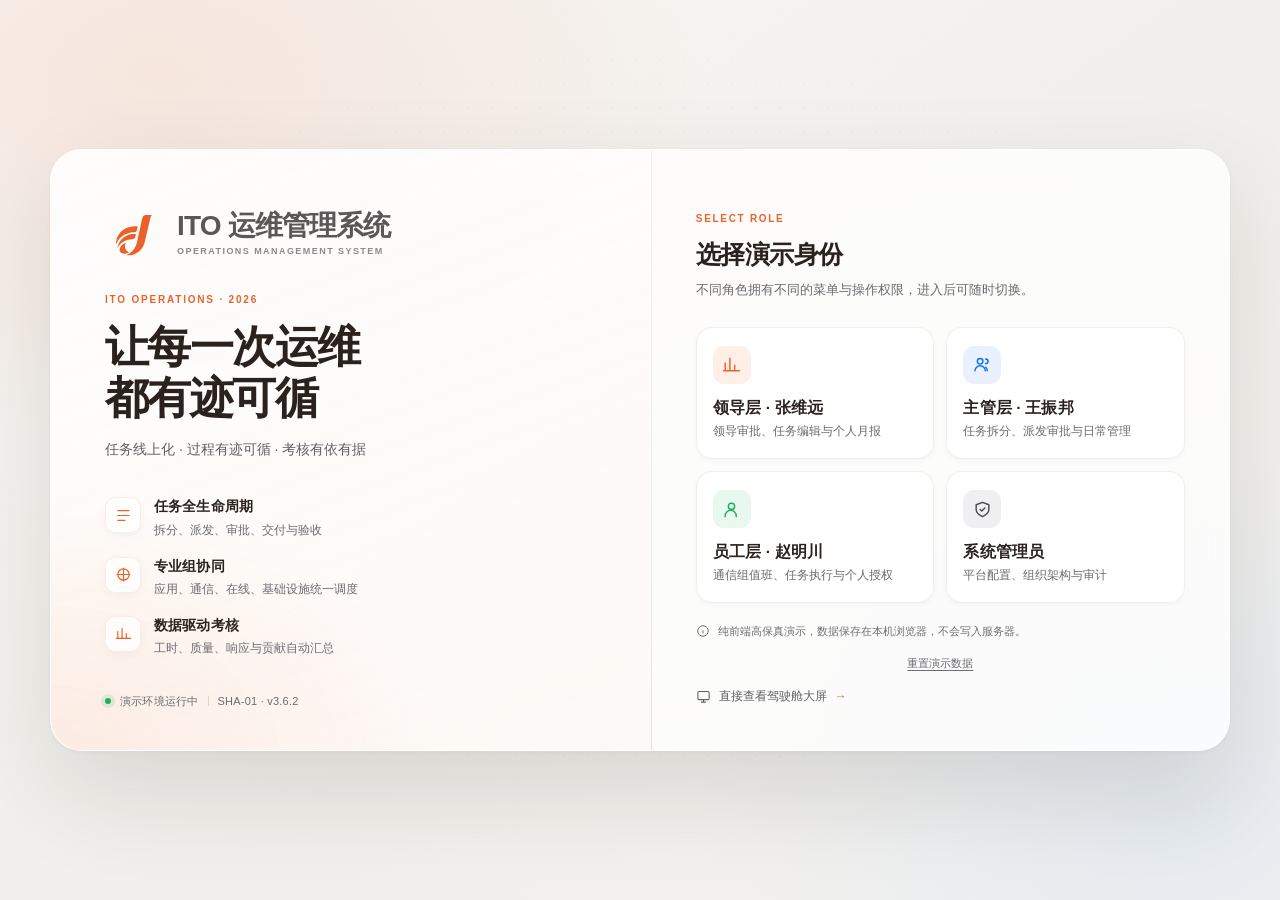
==== commit 136420b1: "fix: 精简考核明细并恢复全宽趋势" ====
--- a/admin.html
+++ b/admin.html
@@ -6,7 +6,7 @@
 <title>ITO 运维管理平台 · 管理后台</title>
 <meta name="description" content="ITO 运维管理平台 · 任务、巡检、值班与运维运营管理后台">
 <link rel="icon" type="image/svg+xml" href="assets/img/logo-mark-orange.svg">
-<link rel="stylesheet" href="assets/css/admin.css?v=20261116z39">
+<link rel="stylesheet" href="assets/css/admin.css?v=20261116z41">
 </head>
 <body>
 
@@ -145,24 +145,24 @@
 <script src="vendor/docx-preview.min.js"></script>
 <script src="vendor/xlsx.full.min.js"></script>
 <script src="vendor/pptx-preview.umd.js"></script>
-<script src="assets/js/ito-data.js?v=20261116z39"></script>
-<script src="assets/js/task-volume-data.js?v=20261116z39"></script>
-<script src="assets/js/assessment.js?v=20261116z39"></script>
-<script src="assets/js/ito-data-source.js?v=20261116z39"></script>
-<script src="assets/js/admin.js?v=20261116z39"></script>
-<script src="assets/js/admin-alerts.js?v=20261116z39"></script>
-<script src="assets/js/deliverable-store.js?v=20261116z39"></script>
-<script src="assets/js/deliverable-preview.js?v=20261116z39"></script>
-<script src="assets/js/admin-pages-personal.js?v=20261116z39"></script>
-<script src="assets/js/admin-pages-workload.js?v=20261116z39"></script>
-<script src="assets/js/admin-assign.js?v=20261116z39"></script>
-<script src="assets/js/admin-pages-tasks.js?v=20261116z39"></script>
-<script src="assets/js/admin-pages-dispatch.js?v=20261116z39"></script>
-<script src="assets/js/admin-pages-ops.js?v=20261116z39"></script>
-<script src="assets/js/admin-pages-duty.js?v=20261116z39"></script>
-<script src="assets/js/admin-pages-auth-matrix.js?v=20261116z39"></script>
-<script src="assets/js/admin-pages-messages.js?v=20261116z39"></script>
-<script src="assets/js/admin-pages-config.js?v=20261116z39"></script>
-<script src="assets/js/admin-pages-dictionary.js?v=20261116z39"></script>
+<script src="assets/js/ito-data.js?v=20261116z41"></script>
+<script src="assets/js/task-volume-data.js?v=20261116z41"></script>
+<script src="assets/js/assessment.js?v=20261116z41"></script>
+<script src="assets/js/ito-data-source.js?v=20261116z41"></script>
+<script src="assets/js/admin.js?v=20261116z41"></script>
+<script src="assets/js/admin-alerts.js?v=20261116z41"></script>
+<script src="assets/js/deliverable-store.js?v=20261116z41"></script>
+<script src="assets/js/deliverable-preview.js?v=20261116z41"></script>
+<script src="assets/js/admin-pages-personal.js?v=20261116z41"></script>
+<script src="assets/js/admin-pages-workload.js?v=20261116z41"></script>
+<script src="assets/js/admin-assign.js?v=20261116z41"></script>
+<script src="assets/js/admin-pages-tasks.js?v=20261116z41"></script>
+<script src="assets/js/admin-pages-dispatch.js?v=20261116z41"></script>
+<script src="assets/js/admin-pages-ops.js?v=20261116z41"></script>
+<script src="assets/js/admin-pages-duty.js?v=20261116z41"></script>
+<script src="assets/js/admin-pages-auth-matrix.js?v=20261116z41"></script>
+<script src="assets/js/admin-pages-messages.js?v=20261116z41"></script>
+<script src="assets/js/admin-pages-config.js?v=20261116z41"></script>
+<script src="assets/js/admin-pages-dictionary.js?v=20261116z41"></script>
 </body>
 </html>
--- a/assets/css/admin.css
+++ b/assets/css/admin.css
@@ -5045,6 +5045,27 @@
   box-shadow: 0 8px 22px rgba(79, 48, 31, .08);
   outline: none;
 }
+.assess-safety-kpi {
+  cursor: pointer;
+  transition: border-color .18s ease, box-shadow .18s ease;
+}
+.assess-safety-kpi:hover,
+.assess-safety-kpi:focus-visible {
+  border-color: rgba(217, 154, 43, .44);
+  box-shadow: 0 8px 22px rgba(79, 48, 31, .08);
+  outline: none;
+}
+.assess-safety-kpi.is-red {
+  border-color: #E4A3A3;
+  box-shadow: 0 0 0 1px rgba(229, 72, 77, .10);
+}
+.assess-kpi-red {
+  display: block;
+  margin-top: 4px;
+  color: var(--red);
+  font-size: 9.5px;
+  font-weight: 600;
+}
 .assess-card-link {
   margin-left: auto;
   color: var(--muted);
@@ -5054,30 +5075,103 @@
 }
 .kpi-card[data-tone="amber"] { --kpi: #D99A2B; }
 .assess-trend-card { margin-bottom: 16px; }
-.assess-trend-card .assess-trend-body { height: 220px; min-height: 220px; }
-.assess-bottom {
-  display: grid;
-  grid-template-columns: minmax(0, 1.05fr) minmax(0, .95fr);
-  align-items: stretch;
-  gap: 16px;
-  margin-bottom: 16px;
-}
-.assess-card {
-  min-width: 0;
-  margin-bottom: 16px;
-}
-.assess-bottom > .assess-card {
+.assess-trend-card .assess-trend-body { height: 380px; min-height: 380px; }
+.assess-composition-card {
+  display: flex;
+  flex-direction: column;
+}
+.assess-composition-card .table-head {
+  align-items: center;
+  min-height: 56px;
+}
+.assess-composition-body {
+  flex: 1 1 auto;
+  padding: 18px 20px 16px;
+  display: flex;
+  flex-direction: column;
+  gap: 18px;
+}
+.assess-comp-total {
+  display: flex;
+  align-items: baseline;
+  gap: 6px;
+  padding-bottom: 16px;
+  border-bottom: 1px solid var(--line);
+}
+.assess-comp-total b {
+  font-family: var(--font-num);
+  font-size: 44px;
+  font-weight: 500;
+  line-height: 1;
+  color: var(--ink);
+  font-variant-numeric: tabular-nums;
+}
+.assess-comp-total span { color: var(--muted); font-size: 12px; }
+.assess-comp-total em {
+  margin-left: auto;
+  color: var(--muted);
+  font-style: normal;
+  font-size: 10.5px;
+}
+.assess-comp-row { display: flex; flex-direction: column; gap: 7px; }
+.assess-comp-head {
+  display: flex;
+  align-items: baseline;
+  justify-content: space-between;
+  gap: 8px;
+  color: var(--muted);
+  font-size: 11px;
+}
+.assess-comp-head b {
+  color: var(--ink);
+  font-family: var(--font-num);
+  font-size: 12px;
+  font-weight: 600;
+  font-variant-numeric: tabular-nums;
+}
+.assess-comp-track {
+  height: 8px;
+  overflow: hidden;
+  border-radius: 999px;
+  background: #F0ECE6;
+}
+.assess-comp-track i {
+  display: block;
   height: 100%;
-  min-height: 260px;
-  margin-bottom: 0;
-  display: flex;
-  flex-direction: column;
-}
+  border-radius: 999px;
+  background: var(--brand);
+}
+.assess-comp-track.is-safety i { background: #D99A2B; }
+.assess-comp-note {
+  padding: 11px 12px;
+  border-radius: 8px;
+  background: #FAF8F5;
+  color: var(--muted);
+  font-size: 10.5px;
+  line-height: 1.55;
+}
+.assess-comp-note span {
+  display: block;
+  color: var(--dim);
+  font-size: 9px;
+  letter-spacing: .08em;
+}
+.assess-comp-note p { margin: 3px 0 0; }
+.assess-comp-foot {
+  display: flex;
+  justify-content: space-between;
+  gap: 8px;
+  margin-top: auto;
+  padding-top: 14px;
+  border-top: 1px dashed var(--line);
+  color: var(--muted);
+  font-size: 10px;
+}
+.assess-card { min-width: 0; margin-bottom: 16px; }
 .assess-card .table-head {
   align-items: center;
   min-height: 56px;
 }
-.assess-bottom .table-wrap { flex: 1 1 auto; }
 .assess-table {
   min-width: 640px;
   font-size: 11.5px;
@@ -5101,8 +5195,27 @@
 .assess-detail-table td {
   padding: 10px 12px;
 }
-.assess-table .num,
-.assess-detail-table .num { text-align: right; }
+.assess-table .num { text-align: right; }
+.assess-detail-table .num,
+.assess-sla-ticket-table .num { text-align: center; }
+.assess-detail-table th:nth-child(1),
+.assess-detail-table td:nth-child(1),
+.assess-detail-table th:nth-child(4),
+.assess-detail-table td:nth-child(4),
+.assess-detail-table th:nth-child(5),
+.assess-detail-table td:nth-child(5) { text-align: center; }
+.assess-sla-ticket-table th:nth-child(5),
+.assess-sla-ticket-table td:nth-child(5),
+.assess-sla-ticket-table th:nth-child(6),
+.assess-sla-ticket-table td:nth-child(6),
+.assess-sla-ticket-table th:nth-child(7),
+.assess-sla-ticket-table td:nth-child(7),
+.assess-sla-ticket-table th:nth-child(8),
+.assess-sla-ticket-table td:nth-child(8),
+.assess-sla-ticket-table th:nth-child(9),
+.assess-sla-ticket-table td:nth-child(9),
+.assess-sla-ticket-table th:nth-child(10),
+.assess-sla-ticket-table td:nth-child(10) { text-align: center; }
 .assess-compact-table { min-width: 680px; table-layout: fixed; }
 .assess-compact-table th:nth-child(1),
 .assess-compact-table td:nth-child(1) { width: 132px; }
@@ -5133,6 +5246,7 @@
   font-variant-numeric: tabular-nums;
   font-size: 10.5px;
   white-space: nowrap;
+  text-align: center;
 }
 .assess-total-row td {
   background: #FAF8F5;
@@ -5289,6 +5403,48 @@
   line-height: 1.6;
 }
 .assess-red-banner svg { flex: 0 0 auto; margin-top: 1px; }
+.assess-sla-scroll {
+  height: 620px;
+  overflow-y: auto;
+  padding-right: 4px;
+  scrollbar-gutter: stable;
+}
+.assess-sla-scroll::-webkit-scrollbar { width: 8px; }
+.assess-sla-scroll::-webkit-scrollbar-track { background: transparent; }
+.assess-sla-scroll::-webkit-scrollbar-thumb {
+  border: 2px solid #fff;
+  border-radius: 999px;
+  background: #D8D1C8;
+}
+.assess-detail-section { margin-bottom: 18px; }
+.assess-detail-section:last-of-type { margin-bottom: 0; }
+.assess-sla-ticket-table { min-width: 1000px; table-layout: fixed; }
+.assess-sla-ticket-table th,
+.assess-sla-ticket-table td { padding: 8px 10px; }
+.assess-sla-ticket-table th { font-size: 9.5px; }
+.assess-sla-ticket-table td { font-size: 10.5px; }
+.assess-sla-ticket-table .assess-time { font-size: 9.5px; }
+.assess-sla-ticket-table .assess-chip { height: 18px; font-size: 9px; padding: 0 6px; }
+.assess-sla-ticket-table th:nth-child(1),
+.assess-sla-ticket-table td:nth-child(1) { width: 132px; }
+.assess-sla-ticket-table th:nth-child(2),
+.assess-sla-ticket-table td:nth-child(2) { width: 70px; }
+.assess-sla-ticket-table th:nth-child(3),
+.assess-sla-ticket-table td:nth-child(3) { width: 60px; }
+.assess-sla-ticket-table th:nth-child(4),
+.assess-sla-ticket-table td:nth-child(4) { width: 150px; }
+.assess-sla-ticket-table th:nth-child(5),
+.assess-sla-ticket-table td:nth-child(5),
+.assess-sla-ticket-table th:nth-child(6),
+.assess-sla-ticket-table td:nth-child(6),
+.assess-sla-ticket-table th:nth-child(7),
+.assess-sla-ticket-table td:nth-child(7) { width: 128px; }
+.assess-sla-ticket-table th:nth-child(8),
+.assess-sla-ticket-table td:nth-child(8),
+.assess-sla-ticket-table th:nth-child(9),
+.assess-sla-ticket-table td:nth-child(9) { width: 62px; text-align: center; }
+.assess-sla-ticket-table th:nth-child(10),
+.assess-sla-ticket-table td:nth-child(10) { width: 50px; }
 .assess-detail-equation {
   margin: 0 0 14px;
   padding: 10px 12px;
@@ -5362,18 +5518,17 @@
   font-size: 11px;
   line-height: 1.6;
 }
+@media (max-height: 900px) {
+  .assess-sla-scroll { height: calc(100vh - 260px); max-height: 620px; }
+}
 @media (max-width: 1180px) {
   .assess-kpis { grid-template-columns: repeat(2, minmax(0, 1fr)); }
-  .assess-bottom { grid-template-columns: 1fr; }
-  .assess-bottom > .assess-card { min-height: 0; }
+  .assess-trend-row { grid-template-columns: 1fr; }
   .assess-detail-grid { grid-template-columns: 1fr; }
 }
 @media (max-width: 760px) {
   .assess-toolbar { align-items: flex-start; flex-direction: column; }
   .assess-kpis { grid-template-columns: 1fr; }
-  .assess-trend-card .assess-trend-body { height: 220px; min-height: 220px; }
-  .assess-safety-body { padding-top: 10px; }
-  .assess-bottom > .assess-card { min-height: 260px; }
-  .assess-latest { grid-template-columns: 1fr auto; }
-  .assess-latest time { grid-column: 1 / -1; }
-}
+  .assess-trend-card .assess-trend-body { height: 280px; min-height: 280px; }
+  .assess-sla-scroll { height: 64vh; }
+}
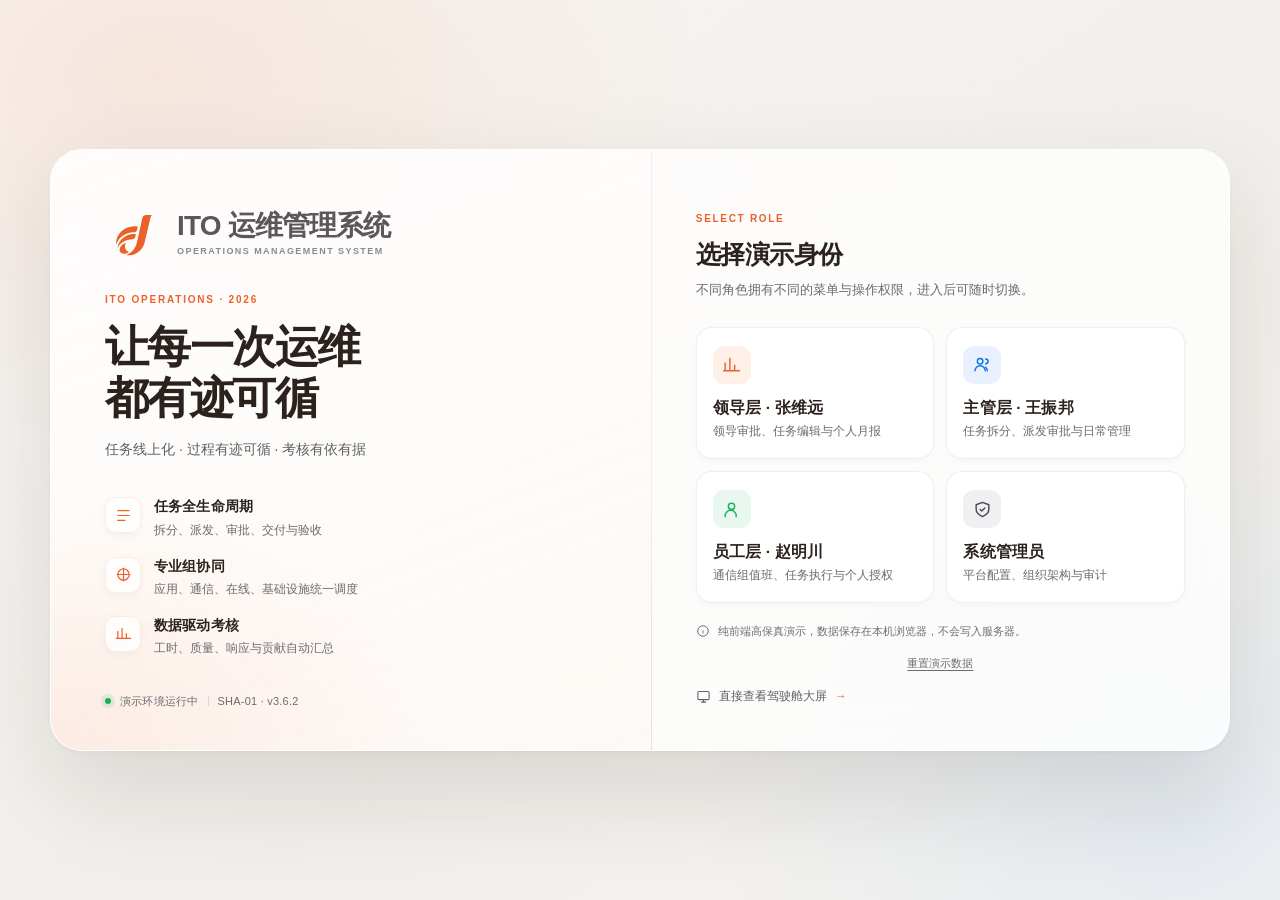
==== commit af4462ff: "feat: 补齐月度考核明细并支持趋势下钻" ====
--- a/admin.html
+++ b/admin.html
@@ -6,7 +6,7 @@
 <title>ITO 运维管理平台 · 管理后台</title>
 <meta name="description" content="ITO 运维管理平台 · 任务、巡检、值班与运维运营管理后台">
 <link rel="icon" type="image/svg+xml" href="assets/img/logo-mark-orange.svg">
-<link rel="stylesheet" href="assets/css/admin.css?v=20261116z41">
+<link rel="stylesheet" href="assets/css/admin.css?v=20261116z42">
 </head>
 <body>
 
@@ -145,24 +145,24 @@
 <script src="vendor/docx-preview.min.js"></script>
 <script src="vendor/xlsx.full.min.js"></script>
 <script src="vendor/pptx-preview.umd.js"></script>
-<script src="assets/js/ito-data.js?v=20261116z41"></script>
-<script src="assets/js/task-volume-data.js?v=20261116z41"></script>
-<script src="assets/js/assessment.js?v=20261116z41"></script>
-<script src="assets/js/ito-data-source.js?v=20261116z41"></script>
-<script src="assets/js/admin.js?v=20261116z41"></script>
-<script src="assets/js/admin-alerts.js?v=20261116z41"></script>
-<script src="assets/js/deliverable-store.js?v=20261116z41"></script>
-<script src="assets/js/deliverable-preview.js?v=20261116z41"></script>
-<script src="assets/js/admin-pages-personal.js?v=20261116z41"></script>
-<script src="assets/js/admin-pages-workload.js?v=20261116z41"></script>
-<script src="assets/js/admin-assign.js?v=20261116z41"></script>
-<script src="assets/js/admin-pages-tasks.js?v=20261116z41"></script>
-<script src="assets/js/admin-pages-dispatch.js?v=20261116z41"></script>
-<script src="assets/js/admin-pages-ops.js?v=20261116z41"></script>
-<script src="assets/js/admin-pages-duty.js?v=20261116z41"></script>
-<script src="assets/js/admin-pages-auth-matrix.js?v=20261116z41"></script>
-<script src="assets/js/admin-pages-messages.js?v=20261116z41"></script>
-<script src="assets/js/admin-pages-config.js?v=20261116z41"></script>
-<script src="assets/js/admin-pages-dictionary.js?v=20261116z41"></script>
+<script src="assets/js/ito-data.js?v=20261116z42"></script>
+<script src="assets/js/task-volume-data.js?v=20261116z42"></script>
+<script src="assets/js/assessment.js?v=20261116z42"></script>
+<script src="assets/js/ito-data-source.js?v=20261116z42"></script>
+<script src="assets/js/admin.js?v=20261116z42"></script>
+<script src="assets/js/admin-alerts.js?v=20261116z42"></script>
+<script src="assets/js/deliverable-store.js?v=20261116z42"></script>
+<script src="assets/js/deliverable-preview.js?v=20261116z42"></script>
+<script src="assets/js/admin-pages-personal.js?v=20261116z42"></script>
+<script src="assets/js/admin-pages-workload.js?v=20261116z42"></script>
+<script src="assets/js/admin-assign.js?v=20261116z42"></script>
+<script src="assets/js/admin-pages-tasks.js?v=20261116z42"></script>
+<script src="assets/js/admin-pages-dispatch.js?v=20261116z42"></script>
+<script src="assets/js/admin-pages-ops.js?v=20261116z42"></script>
+<script src="assets/js/admin-pages-duty.js?v=20261116z42"></script>
+<script src="assets/js/admin-pages-auth-matrix.js?v=20261116z42"></script>
+<script src="assets/js/admin-pages-messages.js?v=20261116z42"></script>
+<script src="assets/js/admin-pages-config.js?v=20261116z42"></script>
+<script src="assets/js/admin-pages-dictionary.js?v=20261116z42"></script>
 </body>
 </html>
--- a/assets/css/admin.css
+++ b/assets/css/admin.css
@@ -5416,6 +5416,95 @@
   border-radius: 999px;
   background: #D8D1C8;
 }
+.assess-month-scroll {
+  height: 600px;
+  overflow-y: auto;
+  padding-right: 4px;
+  scrollbar-gutter: stable;
+}
+.assess-month-scroll::-webkit-scrollbar { width: 8px; }
+.assess-month-scroll::-webkit-scrollbar-track { background: transparent; }
+.assess-month-scroll::-webkit-scrollbar-thumb {
+  border: 2px solid #fff;
+  border-radius: 999px;
+  background: #D8D1C8;
+}
+.assess-month-scroll.is-auto {
+  height: auto;
+  max-height: 600px;
+}
+.assess-month-summary {
+  display: grid;
+  grid-template-columns: repeat(4, minmax(0, 1fr));
+  gap: 10px;
+  margin-bottom: 18px;
+}
+.assess-month-tile {
+  min-width: 0;
+  padding: 12px 14px;
+  border: 1px solid var(--line);
+  border-radius: 10px;
+  background: #FCFBF9;
+}
+.assess-month-tile span {
+  display: block;
+  color: var(--muted);
+  font-size: 9.5px;
+  letter-spacing: .04em;
+}
+.assess-month-tile b {
+  display: block;
+  margin-top: 6px;
+  color: var(--ink);
+  font-family: var(--font-num);
+  font-size: 24px;
+  font-weight: 500;
+  line-height: 1.1;
+  font-variant-numeric: tabular-nums;
+}
+.assess-month-tile b em {
+  margin-left: 3px;
+  color: var(--muted);
+  font-family: inherit;
+  font-size: 11px;
+  font-style: normal;
+  font-weight: 500;
+}
+.assess-month-tile i {
+  display: block;
+  margin-top: 6px;
+  color: var(--muted);
+  font-size: 10px;
+  font-style: normal;
+  line-height: 1.5;
+}
+.assess-month-tile.is-ok { border-color: #CBE7D6; background: #F6FBF8; }
+.assess-month-tile.is-bad { border-color: #F0C8BA; background: #FFF8F5; }
+.assess-month-table { min-width: 560px; }
+.assess-month-table th,
+.assess-month-table td { padding: 9px 12px; }
+.assess-month-table th { font-size: 10.5px; font-weight: 600; color: var(--muted); }
+.assess-month-table td { font-size: 11.5px; color: var(--ink-2); }
+.assess-month-table .num,
+.assess-month-table th:nth-child(1),
+.assess-month-table td:nth-child(1),
+.assess-month-table th:nth-child(5),
+.assess-month-table td:nth-child(5) { text-align: center; }
+.assess-month-safety-table { min-width: 880px; }
+.assess-month-safety-table th,
+.assess-month-safety-table td { padding: 9px 12px; }
+.assess-month-safety-table th { font-size: 10.5px; font-weight: 600; color: var(--muted); white-space: nowrap; }
+.assess-month-safety-table td { font-size: 11.5px; color: var(--ink-2); vertical-align: middle; }
+.assess-month-safety-table .num,
+.assess-month-safety-table th:nth-child(1),
+.assess-month-safety-table td:nth-child(1),
+.assess-month-safety-table th:nth-child(6),
+.assess-month-safety-table td:nth-child(6) { text-align: center; }
+.assess-month-hint {
+  margin: 8px 0 0;
+  color: var(--muted);
+  font-size: 10px;
+}
 .assess-detail-section { margin-bottom: 18px; }
 .assess-detail-section:last-of-type { margin-bottom: 0; }
 .assess-sla-ticket-table { min-width: 1000px; table-layout: fixed; }
@@ -5520,15 +5609,20 @@
 }
 @media (max-height: 900px) {
   .assess-sla-scroll { height: calc(100vh - 260px); max-height: 620px; }
+  .assess-month-scroll { height: calc(100vh - 260px); max-height: 600px; }
 }
 @media (max-width: 1180px) {
   .assess-kpis { grid-template-columns: repeat(2, minmax(0, 1fr)); }
-  .assess-trend-row { grid-template-columns: 1fr; }
   .assess-detail-grid { grid-template-columns: 1fr; }
+  .assess-month-summary { grid-template-columns: repeat(2, minmax(0, 1fr)); }
 }
 @media (max-width: 760px) {
   .assess-toolbar { align-items: flex-start; flex-direction: column; }
   .assess-kpis { grid-template-columns: 1fr; }
   .assess-trend-card .assess-trend-body { height: 280px; min-height: 280px; }
   .assess-sla-scroll { height: 64vh; }
-}
+  .assess-month-scroll { height: 64vh; }
+  .assess-month-summary { gap: 8px; }
+  .assess-month-tile { padding: 10px 12px; }
+  .assess-month-tile b { font-size: 20px; }
+}
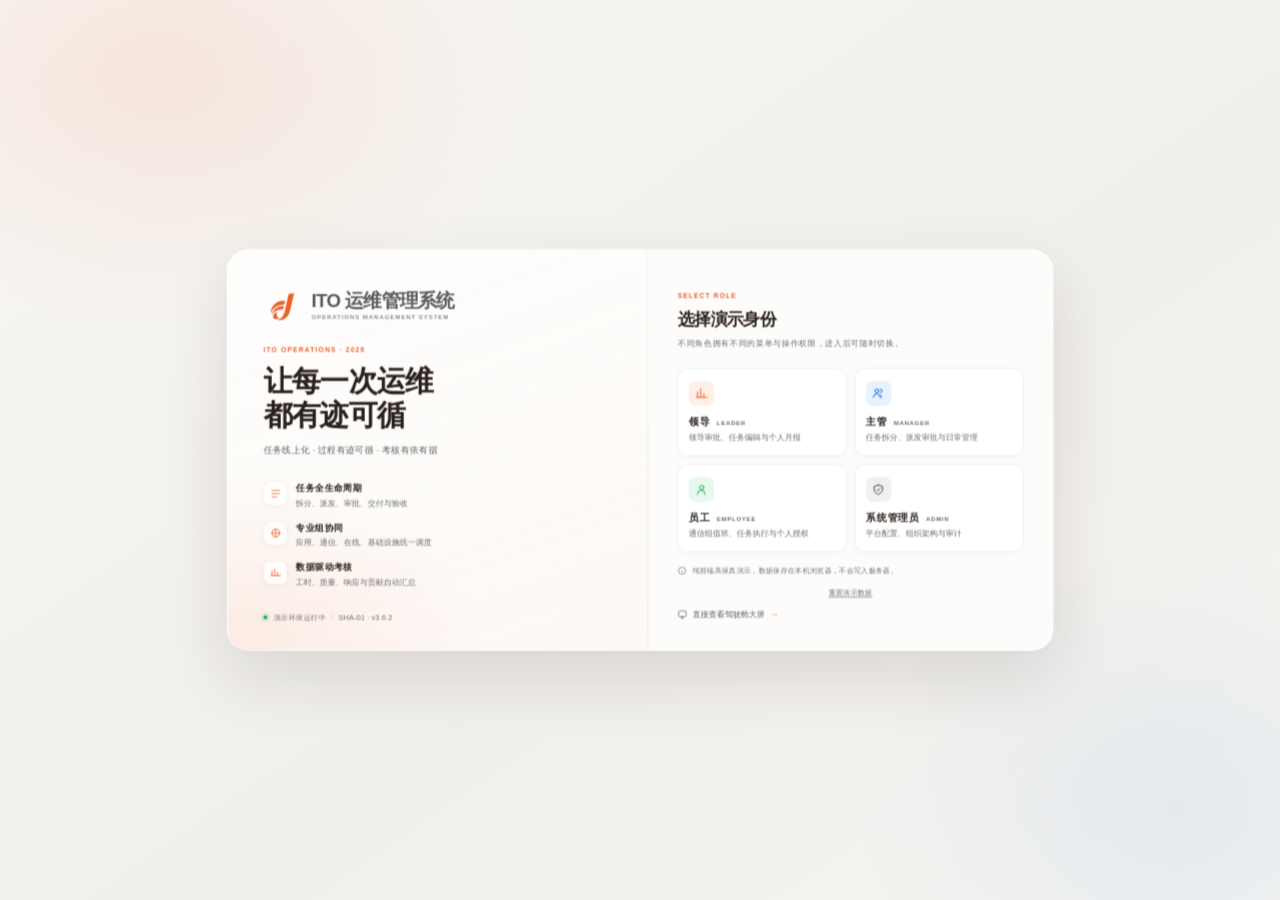
==== commit 67b66f49: "feat: 发布 z89 运维驾驶舱与后台演示版" ====
--- a/admin.html
+++ b/admin.html
@@ -6,10 +6,11 @@
 <title>ITO 运维管理平台 · 管理后台</title>
 <meta name="description" content="ITO 运维管理平台 · 任务、巡检、值班与运维运营管理后台">
 <link rel="icon" type="image/svg+xml" href="assets/img/logo-mark-orange.svg">
-<link rel="stylesheet" href="assets/css/admin.css?v=20261116z42">
+<link rel="stylesheet" href="assets/css/admin.css?v=20261120z89">
 </head>
 <body>
 
+<div id="adminStage" class="admin-stage">
 <!-- ============ 登录 / 身份选择 ============ -->
 <div id="loginView" class="login">
   <div class="login-atmosphere" aria-hidden="true"></div>
@@ -64,11 +65,11 @@
         <span>纯前端高保真演示，数据保存在本机浏览器，不会写入服务器。</span>
       </div>
       <button class="login-reset" id="loginReset" type="button">重置演示数据</button>
-      <a class="back-to-screen" href="index.html">
+      <button class="back-to-screen" type="button" data-href="index.html">
         <svg viewBox="0 0 24 24"><rect x="3" y="4" width="18" height="13" rx="2"/><path d="M8 21h8M12 17v4"/></svg>
         直接查看驾驶舱大屏
         <span>→</span>
-      </a>
+      </button>
     </section>
   </main>
 </div>
@@ -99,10 +100,10 @@
         <b class="bell-count" id="bellCount" aria-hidden="true" hidden></b>
       </button>
 
-      <a class="screen-link" href="index.html">
+      <button class="screen-link" type="button" data-href="index.html">
         <svg viewBox="0 0 24 24"><rect x="3" y="4" width="18" height="13" rx="2"/><path d="M8 21h8M12 17v4"/></svg>
         驾驶舱大屏
-      </a>
+      </button>
 
       <button class="appbar-switch" id="switchRoleBtn" type="button">
         <svg viewBox="0 0 24 24"><path d="M8 3H5a2 2 0 0 0-2 2v3M16 3h3a2 2 0 0 1 2 2v3M8 21H5a2 2 0 0 1-2-2v-3M16 21h3a2 2 0 0 0 2-2v-3"/></svg>
@@ -139,30 +140,32 @@
   <button type="button" data-dev-role="super">全局</button>
   <button type="button" class="dev-reset" data-dev-reset="1" title="清空成果物与流程数据，恢复演示初始状态">重置</button>
 </div>
+</div>
 
 <script src="vendor/echarts.min.js"></script>
 <script src="vendor/jszip.min.js"></script>
 <script src="vendor/docx-preview.min.js"></script>
 <script src="vendor/xlsx.full.min.js"></script>
 <script src="vendor/pptx-preview.umd.js"></script>
-<script src="assets/js/ito-data.js?v=20261116z42"></script>
-<script src="assets/js/task-volume-data.js?v=20261116z42"></script>
-<script src="assets/js/assessment.js?v=20261116z42"></script>
-<script src="assets/js/ito-data-source.js?v=20261116z42"></script>
-<script src="assets/js/admin.js?v=20261116z42"></script>
-<script src="assets/js/admin-alerts.js?v=20261116z42"></script>
-<script src="assets/js/deliverable-store.js?v=20261116z42"></script>
-<script src="assets/js/deliverable-preview.js?v=20261116z42"></script>
-<script src="assets/js/admin-pages-personal.js?v=20261116z42"></script>
-<script src="assets/js/admin-pages-workload.js?v=20261116z42"></script>
-<script src="assets/js/admin-assign.js?v=20261116z42"></script>
-<script src="assets/js/admin-pages-tasks.js?v=20261116z42"></script>
-<script src="assets/js/admin-pages-dispatch.js?v=20261116z42"></script>
-<script src="assets/js/admin-pages-ops.js?v=20261116z42"></script>
-<script src="assets/js/admin-pages-duty.js?v=20261116z42"></script>
-<script src="assets/js/admin-pages-auth-matrix.js?v=20261116z42"></script>
-<script src="assets/js/admin-pages-messages.js?v=20261116z42"></script>
-<script src="assets/js/admin-pages-config.js?v=20261116z42"></script>
-<script src="assets/js/admin-pages-dictionary.js?v=20261116z42"></script>
+<script src="assets/js/ito-data.js?v=20261120z89"></script>
+<script src="assets/js/task-volume-data.js?v=20261120z89"></script>
+<script src="assets/js/assessment.js?v=20261120z89"></script>
+<script src="assets/js/ito-data-source.js?v=20261120z89"></script>
+<script src="assets/js/admin.js?v=20261120z89"></script>
+<script src="assets/js/ai-report.js?v=20261120z89"></script>
+<script src="assets/js/admin-alerts.js?v=20261120z89"></script>
+<script src="assets/js/deliverable-store.js?v=20261120z89"></script>
+<script src="assets/js/deliverable-preview.js?v=20261120z89"></script>
+<script src="assets/js/admin-pages-personal.js?v=20261120z89"></script>
+<script src="assets/js/admin-pages-workload.js?v=20261120z89"></script>
+<script src="assets/js/admin-assign.js?v=20261120z89"></script>
+<script src="assets/js/admin-pages-tasks.js?v=20261120z89"></script>
+<script src="assets/js/admin-pages-dispatch.js?v=20261120z89"></script>
+<script src="assets/js/admin-pages-ops.js?v=20261120z89"></script>
+<script src="assets/js/admin-pages-duty.js?v=20261120z89"></script>
+<script src="assets/js/admin-pages-auth-matrix.js?v=20261120z89"></script>
+<script src="assets/js/admin-pages-messages.js?v=20261120z89"></script>
+<script src="assets/js/admin-pages-config.js?v=20261120z89"></script>
+<script src="assets/js/admin-pages-dictionary.js?v=20261120z89"></script>
 </body>
 </html>
--- a/assets/css/admin.css
+++ b/assets/css/admin.css
@@ -12,8 +12,8 @@
   --shell-side:   linear-gradient(180deg, #E5743B 0%, #DE6A30 52%, #D46029 100%);
   --shell-top:    #B44617;
   --shell-top-bg:
-    radial-gradient(560px 120px at 30% -20%, rgba(255, 255, 255, 0.16), transparent 72%),
-    linear-gradient(100deg, #E0713A 0%, #D75F27 14%, #D05A23 34%, #C2501C 52%, #B44617 70%, #B44617 100%);
+    radial-gradient(560px 120px at 62% -20%, rgba(255, 255, 255, 0.16), transparent 72%),
+    linear-gradient(100deg, #E5743B 0%, #E5743B 14%, #D05A23 34%, #C2501C 52%, #B44617 70%, #B44617 100%);
   --shell-ink:    #FFFFFF;
   --shell-muted:  #FFE9DC;
   --shell-line:   rgba(255, 255, 255, 0.14);
@@ -74,6 +74,7 @@
 html { height: 100%; }
 
 body {
+  height: 100%;
   min-height: 100%;
   background: var(--bg);
   color: var(--ink);
@@ -81,7 +82,44 @@
   line-height: 1.5;
   -webkit-font-smoothing: antialiased;
   text-rendering: optimizeLegibility;
+  overflow: hidden;
+}
+
+/* ── admin stage：1920 design width / fluid height ── */
+.admin-stage {
+  position: absolute;
+  top: 50%;
+  left: 50%;
+  width: 1920px;
+  height: 1600px;
+  --admin-stage-h: 1600px;
+  transform: translate(-50%, -50%) scale(1);
+  transform-origin: center center;
+  overflow: hidden;
+  background: var(--bg);
+}
+.admin-stage .login {
+  height: 100%;
+  min-height: 100%;
+}
+.admin-stage .app {
+  height: 100%;
+  min-height: 0;
+  display: flex;
+  flex-direction: column;
+  overflow: hidden;
+}
+.admin-stage .app-body {
+  flex: 1 1 auto;
+  height: auto;
+  min-height: 0;
+  overflow-y: auto;
   overflow-x: hidden;
+}
+.admin-stage .page {
+  width: 100%;
+  max-width: none;
+  min-height: 100%;
 }
 
 button, input, select, textarea { font: inherit; color: inherit; }
@@ -123,7 +161,7 @@
 .login-shell {
   position: relative;
   z-index: 1;
-  width: min(1180px, 100%);
+  width: min(1240px, 100%);
   display: grid;
   grid-template-columns: 1.02fr 0.98fr;
   background: rgba(255, 255, 255, 0.62);
@@ -374,6 +412,14 @@
   font-weight: 650;
   letter-spacing: 0.01em;
 }
+.role-name em {
+  margin-left: 5px;
+  font-size: 9px;
+  font-style: normal;
+  font-weight: 600;
+  letter-spacing: 0.12em;
+  color: var(--muted);
+}
 .role-desc {
   margin-top: 4px;
   font-size: 11.5px;
@@ -441,6 +487,14 @@
 .back-to-screen span { color: var(--brand); transition: transform 0.2s; }
 .back-to-screen:hover { color: var(--brand); }
 .back-to-screen:hover span { transform: translateX(3px); }
+button.back-to-screen {
+  border: 0;
+  background: none;
+  padding: 0;
+  font-family: inherit;
+  cursor: pointer;
+}
+button.screen-link { font-family: inherit; cursor: pointer; }
 
 /* ── app shell ─────────────────────────────── */
 .app {
@@ -483,7 +537,7 @@
   height: 72px;
   display: flex;
   align-items: center;
-  padding: 0 16px;
+  padding: 0 14px;
   overflow: hidden;
   position: relative;
   z-index: 2;
@@ -630,6 +684,15 @@
 .nav-group.collapsed .nav-items { display: none; }
 
 .nav-items { display: flex; flex-direction: column; gap: 1px; margin-top: 0; }
+
+button.nav-item {
+  width: 100%;
+  border: 0;
+  background: transparent;
+  font-family: inherit;
+  text-align: left;
+  cursor: pointer;
+}
 
 .nav-item {
   position: relative;
@@ -956,9 +1019,28 @@
 }
 
 .appbar-user { display: flex; align-items: center; gap: 8px; }
-.appbar-user .avatar { width: 30px; height: 30px; border-radius: 9px; font-size: 11px; background: #FFF8F2 !important; color: #C94A16 !important; }
+.appbar-avatar {
+  width: 30px;
+  height: 30px;
+  display: grid;
+  place-items: center;
+  flex: 0 0 auto;
+  border-radius: 50%;
+  border: 1px solid rgba(255, 255, 255, 0.24);
+  background: rgba(255, 255, 255, 0.16);
+  color: #FFF8F2;
+}
+.appbar-avatar svg {
+  width: 16px;
+  height: 16px;
+  fill: none;
+  stroke: currentColor;
+  stroke-width: 1.7;
+  stroke-linecap: round;
+  stroke-linejoin: round;
+}
 .appbar-user b { font-size: 11.5px; font-weight: 600; color: #fff; white-space: nowrap; }
-.appbar-user span { display: block; font-size: 9.5px; color: var(--shell-muted); margin-top: -1px; }
+.appbar-user > div span { display: block; font-size: 9.5px; color: var(--shell-muted); margin-top: -1px; }
 
 .task-tabs { margin: 0 0 16px; }
 .load-cell {
@@ -1021,9 +1103,7 @@
   text-overflow: ellipsis;
 }
 .member-medal-main em { color: var(--brand); font-style: normal; letter-spacing: 1px; }
-@media (max-width: 760px) {
-  .member-medal-grid { grid-template-columns: 1fr 1fr; }
-}
+
 
 /* ── authorization matrix ──────────────────── */
 .auth-table-wrap { overflow-x: auto; }
@@ -1116,10 +1196,7 @@
 .auth-detail-name { color: var(--ink-2); font-size: 10px; font-weight: 650; }
 .auth-detail-state { margin-top: 7px; }
 .auth-detail-state small { display: block; margin-top: 3px; color: var(--muted); font-size: 8.5px; }
-@media (max-width: 760px) {
-  .auth-detail-grid { grid-template-columns: 1fr 1fr; }
-  .auth-matrix th, .auth-matrix td { padding: 10px 8px; }
-}
+
 
 /* ── page ──────────────────────────────────── */
 .page {
@@ -1457,6 +1534,9 @@
 .ops-table th:nth-child(2), .ops-table td:nth-child(2) { text-align: left; }
 .ops-table th:first-child, .ops-table th:nth-child(2) { text-align: left !important; }
 .ops-table .cell-task { text-align: left; }
+.ops-plan-table th:last-child,
+.ops-plan-table td:last-child { text-align: center !important; }
+.ops-plan-table td:last-child .row-actions { justify-content: center; }
 .config-table th, .config-table td { text-align: center; }
 .config-table th:first-child, .config-table td:first-child { text-align: left; }
 .config-table th:first-child { text-align: left !important; }
@@ -1672,11 +1752,56 @@
 
 .task-table td { padding-top: 11px; padding-bottom: 11px; }
 .task-main-row { cursor: pointer; }
+.task-main-row > td { transition: background 0.16s ease; }
+.task-main-row:hover > td { background: rgba(235, 97, 42, 0.035); }
+.task-main-row.is-new > td { background: #FFFBF6; }
+.task-main-row.is-new:hover > td { background: #FFF7F0; }
+.task-main-row.is-new > td:first-child { box-shadow: inset 3px 0 0 var(--brand); }
+.task-new-chip {
+  display: inline-flex;
+  align-items: center;
+  height: 18px;
+  padding: 0 6px;
+  border: 1px solid rgba(235, 97, 42, 0.22);
+  border-radius: 5px;
+  background: #FFF0E7;
+  color: #C2501C;
+  font-size: 9px;
+  font-weight: 650;
+  letter-spacing: 0.04em;
+  flex: 0 0 auto;
+}
 .task-main-row:focus-visible, .sub-item:focus-visible, .duty-week-row:focus-visible {
   outline: 2px solid rgba(235, 97, 42, 0.55);
   outline-offset: -2px;
 }
+.task-main-row > td:first-child { position: relative; }
 .task-name { display: flex; align-items: center; gap: 8px; min-width: 0; }
+.task-hover-hint {
+  position: absolute;
+  right: 10px;
+  top: 50%;
+  transform: translateY(-50%) translateX(4px);
+  z-index: 2;
+  padding: 2px 8px;
+  border: 1px solid var(--brand-line);
+  border-radius: 999px;
+  background: linear-gradient(90deg, rgba(255, 255, 255, 0) 0%, #FFF8F2 26%);
+  color: var(--brand-deep);
+  font-size: 9.5px;
+  line-height: 1.6;
+  white-space: nowrap;
+  opacity: 0;
+  pointer-events: none;
+  transition: opacity 0.16s ease, transform 0.16s ease;
+}
+.task-main-row:hover .task-hover-hint,
+.task-main-row:focus-within .task-hover-hint {
+  opacity: 1;
+  pointer-events: auto;
+  transform: translateY(-50%) translateX(0);
+}
+.task-hover-hint:hover { background: var(--brand-soft); }
 .expand-btn {
   width: 20px;
   height: 20px;
@@ -1711,24 +1836,49 @@
 }
 .task-subrow td { background: rgba(247, 246, 244, 0.52); padding: 0; }
 .sub-list { padding: 4px 16px 10px 44px; }
-.sub-item {
-  display: grid;
-  grid-template-columns: 92px minmax(0, 1.6fr) 96px 132px 112px 190px;
-  align-items: center;
-  gap: 10px;
-  min-height: 36px;
+.ledger-subtable { width: 100%; table-layout: fixed; border-collapse: collapse; }
+.ledger-subtable th {
+  padding: 6px 10px 7px;
+  background: rgba(247, 246, 244, 0.72);
+  border-bottom: 1px solid var(--line);
+  color: var(--muted);
+  font-size: 9.5px;
+  font-weight: 650;
+  text-align: center;
+  white-space: nowrap;
+}
+.ledger-subtable td {
+  padding: 7px 10px;
   border-bottom: 1px dashed var(--line);
+  vertical-align: middle;
+  text-align: center;
   font-size: 10.5px;
   color: var(--ink-3);
 }
-.sub-item { cursor: pointer; }
-.sub-item:last-child { border-bottom: 0; }
-.sub-item .sid { font-family: ui-monospace, "SF Mono", Menlo, Consolas, monospace; font-size: 9.5px; color: var(--dim); }
-.sub-item .sname { font-size: 11px; color: var(--ink-2); white-space: nowrap; overflow: hidden; text-overflow: ellipsis; }
-.sub-item .sowner { display: flex; align-items: center; gap: 5px; white-space: nowrap; }
-.sub-item .sowner .avatar-sm { width: 20px; height: 20px; border-radius: 6px; font-size: 8.5px; margin-right: 0; }
-.sub-item .sbar { display: flex; align-items: center; gap: 6px; }
-.sub-item .sbar b { font-size: 9.5px; font-weight: 600; color: var(--muted); min-width: 27px; text-align: right; font-variant-numeric: tabular-nums; }
+.ledger-subtable th:nth-child(1), .ledger-subtable td:nth-child(1) { width: 15%; text-align: center !important; }
+.ledger-subtable th:nth-child(2), .ledger-subtable td:nth-child(2) { width: 34%; text-align: left !important; }
+.ledger-subtable th:nth-child(3), .ledger-subtable td:nth-child(3) { width: 12%; text-align: center !important; }
+.ledger-subtable th:nth-child(4), .ledger-subtable td:nth-child(4) { width: 11%; text-align: center !important; }
+.ledger-subtable th:nth-child(5), .ledger-subtable td:nth-child(5) { width: 14%; text-align: center !important; }
+.ledger-subtable th:nth-child(6), .ledger-subtable td:nth-child(6) { width: 14%; text-align: center !important; }
+.ledger-subtable thead th:first-child { text-align: center !important; }
+.ledger-subtable th:nth-child(1), .ledger-subtable td:nth-child(1),
+.ledger-subtable th:nth-child(2), .ledger-subtable td:nth-child(2),
+.ledger-subtable th:nth-child(6), .ledger-subtable td:nth-child(6) { padding-left: 10px; padding-right: 10px; }
+.ledger-subtable .cell-task { text-align: left; }
+.ledger-subtable .row-actions { flex-wrap: wrap; justify-content: center; }
+.ledger-subtable .sub-item { cursor: pointer; }
+.ledger-subtable .sub-item:last-child td { border-bottom: 0; }
+.ledger-subtable .sub-item:hover td { background: rgba(235, 97, 42, 0.035); }
+.ledger-subtable .over { color: var(--red); }
+.sub-more { padding: 8px 0 2px; text-align: center; }
+.sub-more .link-btn { font-size: 10.5px; }
+.subs-modal-table th:nth-child(1), .subs-modal-table td:nth-child(1),
+.subs-modal-table th:nth-child(3), .subs-modal-table td:nth-child(3),
+.subs-modal-table th:nth-child(4), .subs-modal-table td:nth-child(4),
+.subs-modal-table th:nth-child(5), .subs-modal-table td:nth-child(5) { text-align: center; }
+.subs-modal-table th:nth-child(2), .subs-modal-table td:nth-child(2) { text-align: left !important; }
+.subs-modal-table .cell-task { text-align: left; }
 
 .row-actions { display: flex; align-items: center; justify-content: flex-end; gap: 5px; }
 .row-actions .btn { opacity: 0.82; }
@@ -2458,10 +2608,7 @@
   color: var(--muted);
 }
 .dev-dock .dev-reset:hover { background: #FDECE4; color: var(--brand); }
-@media (max-width: 900px) {
-  .dev-dock { right: 10px; bottom: 10px; }
-  .dev-dock-label { display: none; }
-}
+
 .export-preview-wrap {
   max-height: 58vh;
   overflow: auto;
@@ -2625,14 +2772,8 @@
 }
 .group-chart-foot .pct { color: var(--brand); }
 
-@media (max-width: 1200px) {
-  .wall-columns { grid-template-columns: 1fr; }
-  .wall-columns .wall-grid { grid-template-columns: repeat(3, minmax(0, 1fr)); }
-  .person-wall-grid { grid-template-columns: repeat(2, minmax(0, 1fr)); }
-}
-@media (max-width: 900px) {
-  .wall-columns .wall-grid { grid-template-columns: repeat(2, minmax(0, 1fr)); }
-}
+
+
 .tag-detail-list { display: flex; flex-direction: column; }
 .tag-detail-row {
   display: flex;
@@ -2822,6 +2963,18 @@
 }
 .dict-mode.editable { background: var(--green-soft); color: var(--green-ink); }
 .dict-mode.readonly { background: rgba(29, 29, 31, .055); color: var(--muted); }
+button.text-link,
+button.dict-source-link {
+  border: 0;
+  background: none;
+  padding: 0;
+  font-family: inherit;
+  font-size: inherit;
+  line-height: inherit;
+  cursor: pointer;
+}
+.text-link { color: var(--brand-deep); text-decoration: none; }
+.text-link:hover { text-decoration: underline; }
 .dict-source-link { color: var(--brand-deep); font-weight: 650; text-decoration: none; }
 .dict-source-link:hover { text-decoration: underline; }
 .dict-panel-head p { margin: 5px 0 0; max-width: 620px; color: var(--muted); font-size: 11.5px; line-height: 1.55; }
@@ -2882,16 +3035,9 @@
 .cf-live-preview-head span { color: var(--muted); font-size: 10px; }
 .cf-live-preview .cf-preview-card { background: #fff; }
 .cf-live-preview .cf-multi-tools button, .cf-live-preview .cf-attach button { pointer-events: none; }
-@media (max-width: 760px) { .cf-preview-grid { grid-template-columns: 1fr; } }
-@media (max-width: 1100px) {
-  .dict-layout { grid-template-columns: 1fr; }
-  .dict-panel-head { flex-direction: column; }
-  .dict-panel-actions { width: 100%; }
-  .dict-panel-actions .oh-search { flex: 1; min-width: 0; }
-}
-@media (max-width: 760px) {
-  .dict-panel-foot { flex-direction: column; gap: 4px; }
-}
+
+
+
 .assign-hint {
   padding: 7px 10px; border: 1px dashed var(--line); border-radius: 7px;
   background: #FAF8F5; font-size: 10.5px; line-height: 1.5; color: var(--muted);
@@ -3217,101 +3363,13 @@
 }
 
 /* ── responsive ────────────────────────────── */
-@media (max-width: 1380px) {
-  .global-search { width: 210px; }
-  .appbar-user span { display: none; }
-  .kpi-grid { gap: 12px; }
-}
-
-@media (max-width: 1180px) {
-  .dash-grid, .dash-bottom { grid-template-columns: 1fr; }
-  .dispatch-grid { grid-template-columns: repeat(2, minmax(0, 1fr)); }
-  .group-grid { grid-template-columns: repeat(2, 1fr); }
-  .kpi-grid { grid-template-columns: repeat(2, 1fr); }
-  .chart-body, .chart-body.sm { height: 260px; }
-  .side-stack { display: grid; grid-template-columns: 1fr 1fr; }
-}
-
-@media (max-width: 1024px) {
-  .login-shell { grid-template-columns: 1fr; max-width: 720px; }
-  .login-brand { border-right: 0; border-bottom: 1px solid var(--line-soft); padding: 40px 40px 32px; }
-  .login-brand h1 { font-size: 36px; }
-  .brand-points { display: grid; grid-template-columns: 1fr 1fr; }
-  .brand-foot { padding-top: 24px; }
-  .login-panel { padding: 34px 40px 36px; }
-
-  .sidebar { transform: translateX(-100%); }
-  .sidebar.open { transform: translateX(0); }
-  .app-body { margin-left: 0; }
-  .menu-btn { display: grid; }
-  .sidebar-scrim {
-    position: fixed;
-    inset: 0;
-    z-index: 50;
-    background: rgba(23, 22, 20, 0.28);
-    backdrop-filter: blur(2px);
-    opacity: 0;
-    pointer-events: none;
-    transition: opacity 0.25s;
-  }
-  .sidebar-scrim.on { opacity: 1; pointer-events: auto; }
-
-  .appbar { padding: 0 20px 0 0; }
-  .side-brand { flex: 0 0 72px; width: 100%; height: 72px; padding: 0 14px; }
-  .brand-plate { width: 100%; height: 52px; padding: 0 10px; }
-  .brand-mark { width: 30px; height: 30px; font-size: 14px; }
-  .brand-text b { font-size: 16.5px; }
-  .brand-text span { font-size: 6px; }
-  .global-search { display: none; }
-  .date-chip { display: none; }
-  .page { padding: 22px 20px 44px; }
-  .page-head { align-items: flex-start; flex-direction: column; gap: 12px; }
-  .page-actions { width: 100%; flex-wrap: wrap; }
-  .kpi-grid { gap: 10px; }
-  .wall-grid { grid-template-columns: repeat(3, minmax(0, 1fr)); }
-}
-
-@media (max-width: 760px) {
-  .login { padding: 14px; }
-  .login-shell { border-radius: 22px; }
-  .login-brand, .login-panel { padding-left: 24px; padding-right: 24px; }
-  .login-brand h1 { font-size: 30px; }
-  .brand-points { grid-template-columns: 1fr; }
-  .role-grid { grid-template-columns: 1fr; }
-  .appbar { height: 62px; flex-basis: 62px; padding: 0 14px 0 0; }
-  .appbar-brand { flex-basis: 228px; height: 62px; padding: 0 8px; }
-  .sidebar { top: 62px; }
-  .brand-plate { height: 46px; padding: 0 9px; }
-  .brand-text b { font-size: 14px; }
-  .brand-text span { font-size: 6px; }
-  .crumb span { display: none; }
-  .appbar-user { display: none; }
-  .screen-link { padding: 0 9px; font-size: 10.5px; }
-  .screen-link svg { width: 13px; height: 13px; }
-  .notify-root { top: 72px; left: 12px; right: 12px; width: auto; }
-  .page { padding: 18px 14px 40px; }
-  .page-title { font-size: 23px; }
-  .kpi-grid { grid-template-columns: 1fr 1fr; }
-  .wall-grid { grid-template-columns: repeat(2, minmax(0, 1fr)); }
-  .wall-toolbar { flex-wrap: wrap; }
-  .wall-search { width: 100%; }
-  .wall-toolbar .btn { margin-left: 0; }
-  .kpi-card { min-height: 118px; padding: 16px 14px 13px; }
-  .kpi-value { font-size: 28px; }
-  .kpi-spark { display: none; }
-  .group-grid { grid-template-columns: 1fr; }
-  .side-stack { grid-template-columns: 1fr; }
-  .form-grid { grid-template-columns: 1fr; }
-  .toolbar { align-items: stretch; flex-direction: column; }
-  .filters { width: 100%; }
-  .search-field { width: 100%; }
-  .toolbar-right { margin-left: 0; }
-  .task-stats { gap: 10px; flex-wrap: wrap; }
-  .dispatch-grid { grid-template-columns: 1fr; }
-  .modal-backdrop { padding: 12px; }
-  .modal { max-height: 90vh; }
-  .drawer { width: 100%; }
-}
+
+
+
+
+
+
+
 
 @media (prefers-reduced-motion: reduce) {
   *, *::before, *::after {
@@ -3453,14 +3511,8 @@
 .mine-kpi-stack .kpi-card:focus-visible { outline: 2px solid rgba(235, 97, 42, .35); outline-offset: 2px; }
 .mine-overview > .chart-card { height: 100%; margin-bottom: 0; }
 .mine-overview > .chart-card .chart-body { flex: 1 1 auto; min-height: 260px; }
-@media (max-width: 1180px) {
-  .mine-overview { grid-template-columns: 1fr; }
-  .mine-kpi-stack { display: grid; grid-template-columns: 1fr 1fr; }
-  .mine-overview > .chart-card { min-height: 320px; }
-}
-@media (max-width: 760px) {
-  .mine-kpi-stack { grid-template-columns: 1fr; }
-}
+
+
 
 /* 勋章小卡墙 */
 .medal-wall { display: grid; grid-template-columns: repeat(auto-fill, minmax(160px, 1fr)); gap: 12px; }
@@ -3481,7 +3533,7 @@
 /* 页内锚点导航 */
 .anchor-nav {
   position: sticky;
-  top: 72px;
+  top: 0;
   z-index: 40;
   display: flex;
   flex-wrap: wrap;
@@ -3596,7 +3648,29 @@
 .jump-dot { color: var(--ink-3); }
 
 /* 专项卡头计数 chips */
-.ledger-meta { display: flex; align-items: center; gap: 8px; flex-wrap: wrap; }
+.ledger-meta {
+  display: flex;
+  align-items: center;
+  gap: 8px;
+  flex: 1 1 auto;
+  justify-content: flex-end;
+  flex-wrap: nowrap;
+  min-width: 0;
+  margin-left: auto;
+}
+.ledger-stats {
+  display: flex;
+  align-items: center;
+  justify-content: flex-end;
+  flex-wrap: wrap;
+  gap: 8px;
+  flex: 1 1 auto;
+  min-width: 0;
+}
+.ledger-meta .ledger-export {
+  margin-left: auto;
+  flex: 0 0 auto;
+}
 .stat-chip {
   font-size: 11px;
   color: var(--ink-2);
@@ -3620,21 +3694,43 @@
   min-height: 460px;
   align-items: stretch;
 }
+.page:has(.groups-layout) { display: flex; flex-direction: column; padding-bottom: 20px; }
+.page:has(.groups-layout) .group-grid { flex: 0 0 auto; }
+.page:has(.groups-layout) .groups-layout { flex: 1 1 auto; height: auto; min-height: 520px; }
 .groups-layout .chart-card,
 .groups-layout .staff-panel { min-height: 0; height: 100%; }
 .staff-panel { display: flex; flex-direction: column; }
 .staff-panel .table-wrap { flex: 1 1 auto; overflow: auto; scrollbar-gutter: stable; }
 .staff-panel .data-table { table-layout: fixed; }
-.staff-panel .data-table th:nth-child(1) { width: 24%; }
-.staff-panel .data-table th:nth-child(2) { width: 15%; }
+.staff-panel .data-table th:nth-child(1) { width: 11%; }
+.staff-panel .data-table th:nth-child(2) { width: 17%; }
 .staff-panel .data-table th:nth-child(3) { width: 12%; }
-.staff-panel .data-table th:nth-child(4) { width: 33%; }
-.staff-panel .data-table th:nth-child(5) { width: 16%; }
+.staff-panel .data-table th:nth-child(4) { width: 10%; }
+.staff-panel .data-table th:nth-child(5) { width: 35%; }
+.staff-panel .data-table th:nth-child(6) { width: 15%; }
 .staff-panel .data-table thead th { position: sticky; top: 0; z-index: 1; background: #fff; }
-@media (max-width: 1080px) {
-  .groups-layout { height: auto; min-height: 0; }
-  .staff-panel .table-wrap { max-height: 520px; }
-}
+.staff-panel .data-table th { padding-left: 12px; padding-right: 12px; }
+.staff-panel .data-table td { padding-left: 12px; padding-right: 12px; text-align: center; }
+.staff-panel .data-table td:nth-child(5) { text-align: left; }
+.staff-panel .person-cell { justify-content: center; }
+.staff-panel .person-cell > div { text-align: center; }
+
+/* 组织变动：2×2 小多图，选中专业组后单图放大 */
+.group-chart-actions { display: flex; align-items: center; gap: 8px; flex: 0 0 auto; margin-left: auto; }
+.group-trend-back { height: 26px; padding: 0 10px; border: 1px solid var(--line); border-radius: 7px; background: #fff; color: var(--ink-2); font-size: 10px; cursor: pointer; }
+.group-trend-back:hover { border-color: rgba(235, 97, 42, 0.3); color: var(--brand-deep); background: #FFFBF7; }
+.group-trend-grid { display: grid; grid-template-columns: repeat(2, minmax(0, 1fr)); grid-template-rows: repeat(2, minmax(0, 1fr)); gap: 10px; height: auto; min-height: 0; padding: 2px 0 8px; }
+.group-mini { display: flex; flex-direction: column; min-height: 0; padding: 8px 8px 7px; border: 1px solid rgba(29, 29, 31, 0.055); border-radius: 10px; background: #FAF9F7; }
+.group-mini-head { display: flex; align-items: center; gap: 6px; flex: 0 0 auto; font-size: 10.5px; color: var(--muted); }
+.group-mini-head b { color: var(--ink); font-size: 11px; font-weight: 650; }
+.group-mini-count { margin-left: auto; color: var(--ink-2); font-family: var(--font-num); font-size: 11px; }
+.group-mini-dot { width: 6px; height: 6px; border-radius: 50%; flex: 0 0 auto; }
+.group-mini-chart { flex: 1 1 auto; min-height: 0; width: 100%; }
+.chart-body.group-trend-grid { height: auto; min-height: 0; }
+.chart-body.group-trend-single { height: auto; min-height: 0; flex: 1 1 auto; }
+.group-staff-foot { flex: 0 0 34px; display: flex; align-items: center; justify-content: space-between; gap: 12px; padding: 0 18px; border-top: 1px solid var(--line-soft); color: var(--muted); font-size: 10px; }
+.group-staff-foot b { color: var(--ink-2); font-family: var(--font-num); font-weight: 600; }
+
 .group-card { text-align: left; width: 100%; }
 .person-cell { display: flex; align-items: center; gap: 8px; }
 .person-cell .avatar { margin-right: 0; flex: 0 0 auto; }
@@ -3832,26 +3928,33 @@
 .perm-table .check { margin: 0 auto; }
 
 /* responsive additions */
-@media (max-width: 1180px) {
-  .summary-grid { grid-template-columns: repeat(2, minmax(0, 1fr)); }
-  .role-summary-grid { grid-template-columns: repeat(2, minmax(0, 1fr)); }
-  .dispatch-overview { grid-template-columns: repeat(2, minmax(0, 1fr)); }
-  .groups-layout { grid-template-columns: 1fr; }
-  .anchor-nav { top: 72px; }
-  .duty-notes { grid-template-columns: repeat(2, minmax(0, 1fr)); }
-}
-
-@media (max-width: 760px) {
-  .summary-grid, .role-summary-grid, .dispatch-overview, .duty-notes { grid-template-columns: 1fr; }
-  .exec-brief, .approve-grid { grid-template-columns: 1fr; }
-  .task-stats { gap: 8px; }
-  .anchor-nav { top: 62px; }
-  .stats-spacer { display: none; }
-  .stats-hint { width: 100%; }
-}
+
+
+
 
 /* ── task create / split / draft ───────────── */
 .modal.xwide { width: min(1080px, 100%); max-height: min(90vh, 900px); position: relative; }
+.modal.xxwide { width: min(1800px, 96%); max-height: min(1280px, calc(var(--admin-stage-h, 1600px) - 64px)); }
+.modal.detail.xxwide { width: min(1800px, 96%); }
+/* 月报 HTML 预览：按文档原始宽度展示，避免 iframe 内被压窄 */
+.modal.wide:has(.export-preview-frame) {
+  width: min(1120px, calc(100% - 32px));
+  height: min(960px, calc(var(--admin-stage-h, 1600px) - 120px));
+  max-height: none;
+}
+.modal.wide:has(.export-preview-frame) .modal-body {
+  flex: 1 1 auto;
+  min-height: 0;
+  display: flex;
+  padding: 14px 18px;
+  overflow: hidden;
+}
+.modal.wide:has(.export-preview-frame) .export-preview-frame {
+  flex: 1 1 auto;
+  height: auto;
+  min-height: 0;
+  border-radius: 10px;
+}
 .modal-foot .spacer { flex: 1; }
 .drawer.wide { width: min(1000px, 100%); }
 .drawer.wide .detail-grid { grid-template-columns: repeat(3, minmax(0, 1fr)); }
@@ -4192,17 +4295,8 @@
 .mine-status-filter button.active b { color: var(--brand-deep); }
 .task-detail-sub { min-width: 840px; }
 
-@media (max-width: 1180px) {
-  .form-grid.cols-3 { grid-template-columns: 1fr 1fr; }
-  .form-grid.cols-4 { grid-template-columns: 1fr 1fr; }
-  .form-field.span-2 { grid-column: span 1; }
-}
-@media (max-width: 760px) {
-  .form-grid.cols-3 { grid-template-columns: 1fr; }
-  .form-grid.cols-4 { grid-template-columns: 1fr; }
-  .drawer.wide .detail-grid { grid-template-columns: 1fr 1fr; }
-  .draft-hint { display: none; }
-}
+
+
 
 /* ── task workflow v2 ──────────────────────── */
 .task-mode-row {
@@ -4334,15 +4428,8 @@
 .task-detail-sub { min-width: 960px; }
 .task-table .status-cell { white-space: nowrap; }
 
-@media (max-width: 1180px) {
-  .dispatch-overview { grid-template-columns: repeat(2, minmax(0, 1fr)); }
-  .reject-options { grid-template-columns: 1fr; }
-}
-@media (max-width: 760px) {
-  .task-mode-row { align-items: flex-start; flex-direction: column; }
-  .duty-board-head,
-  .duty-week-foot { align-items: flex-start; flex-direction: column; gap: 4px; }
-}
+
+
 /* task form · unified typography & split layout */
 .task-form.is-split #ntNameWrap { grid-column: 1 / -1; }
 .task-form .static-field,
@@ -4528,6 +4615,20 @@
 .report-head-left select:disabled { background: #F7F6F4; color: var(--muted); }
 .table-head.oh-head { display: flex; align-items: center; justify-content: space-between; flex-wrap: wrap; gap: 14px; }
 .report-head-left { flex: 1 1 auto; min-width: 0; }
+.report-head-actions { display: flex; align-items: center; gap: 8px; flex: 0 0 auto; }
+.ai-report-btn {
+  border-color: rgba(235, 97, 42, 0.24);
+  background: #FFFBF7;
+  color: var(--brand-deep);
+}
+.ai-report-btn:hover { border-color: rgba(235, 97, 42, 0.42); background: #FFF6EF; color: var(--brand-deep); }
+.ai-report-btn svg { width: 13px; height: 13px; }
+.ai-report-btn.is-loading { pointer-events: none; opacity: 0.78; }
+.ai-report-btn.is-loading svg { animation: aiPulse 0.8s ease-in-out infinite; }
+@keyframes aiPulse {
+  0%, 100% { opacity: 0.35; transform: scale(0.9); }
+  50% { opacity: 1; transform: scale(1.08); }
+}
 .table-head > .table-wrap { flex: 1 1 100%; }
 .overhaul-tabs { margin: 16px 0; }
 .oh-search {
@@ -4659,7 +4760,7 @@
 .oh-progress-row input[type="text"] { flex: 1 1 auto; min-width: 0; }
 .oh-progress-row .btn { flex: 0 0 auto; }
 .oh-progress-add { margin-top: 2px; }
-@media (max-width: 1200px) { .oh-charts { grid-template-columns: 1fr; } }
+
 .filters .sel-trigger { height: 32px; min-width: 108px; background: #fff; }
 .toolbar .sel-trigger { background: #fff; }
 .report-head-left .sel-trigger { height: 32px; min-width: 140px; background: #fff; }
@@ -4713,10 +4814,15 @@
 .medal-card:hover { border-color: rgba(235, 97, 42, 0.35); box-shadow: 0 3px 10px rgba(31, 26, 20, 0.08); }
 #sec-handover tbody tr { cursor: pointer; }
 .report-frame { display: block; width: 100%; height: calc(100vh - 292px); min-height: 520px; border: 1px solid var(--line); border-radius: 12px; background: #fff; }
-.page:has(.report-inline-card) { padding-bottom: 0; }
-@media (max-width: 900px) {
-  .personal-tag-groups { grid-template-columns: 1fr; }
-}
+.page:has(.report-inline-card) {
+  display: flex;
+  flex-direction: column;
+  padding-bottom: 0;
+}
+.page:has(.report-inline-card) .personal-tabs { align-self: flex-start; flex: 0 0 auto; }
+.report-inline-card { flex: 1 1 auto; display: flex; flex-direction: column; min-height: 0; }
+.report-inline-frame { flex: 1 1 auto; height: auto; min-height: 520px; }
+
 
 /* ── 预警规则表：正式字段列 + 规则名称左对齐 ── */
 .alert-summary { grid-template-columns: repeat(4, minmax(0, 1fr)); }
@@ -4756,9 +4862,7 @@
 .duty-hx-state.已完成 { color: var(--green-ink); }
 
 .duty-notes.two-col { grid-template-columns: repeat(2, minmax(0, 1fr)); }
-@media (max-width: 760px) {
-  .duty-notes.two-col { grid-template-columns: 1fr; }
-}
+
 
 /* ── 值班交接清单 ── */
 .duty-handover { margin-top: 18px; }
@@ -4787,10 +4891,7 @@
 .hx-pick-main b { display: block; font-size: 12px; font-weight: 600; color: var(--ink); }
 .hx-pick-main small { display: block; margin-top: 2px; font-size: 10px; color: var(--muted); }
 .hx-pick-flag { font-size: 10px; color: var(--muted); white-space: nowrap; }
-@media (max-width: 760px) {
-  .alert-summary { grid-template-columns: 1fr; }
-  .handover-head { flex-direction: column; }
-}
+
 
 /* 固定列宽时把单元格内边距计入宽度，避免表头溢出卡片 */
 .alert-rule-table th, .alert-rule-table td,
@@ -4806,27 +4907,42 @@
 .workload-table thead th.group-head { text-align: center !important; letter-spacing: 0.04em; color: var(--ink-2); }
 .workload-table tbody td.num { text-align: right; font-size: 12px; font-variant-numeric: tabular-nums; white-space: nowrap; }
 .workload-table tbody td { padding-top: 10px; padding-bottom: 10px; }
-
-/* ── 周值班表：4 个值班角色 + 出勤 ── */
-.duty-week-table th:nth-child(1), .duty-week-table td:nth-child(1) { width: 11%; }
-.duty-week-table th:nth-child(2), .duty-week-table td:nth-child(2) { width: 15%; }
-.duty-week-table th:nth-child(3), .duty-week-table td:nth-child(3),
-.duty-week-table th:nth-child(4), .duty-week-table td:nth-child(4),
-.duty-week-table th:nth-child(5), .duty-week-table td:nth-child(5),
-.duty-week-table th:nth-child(6), .duty-week-table td:nth-child(6) { width: 14%; }
-.duty-week-table th:nth-child(7), .duty-week-table td:nth-child(7) { width: 10%; }
-.duty-week-table th:nth-child(8), .duty-week-table td:nth-child(8) { width: 8%; }
+.workload-person-row { cursor: pointer; }
+.workload-person-row:hover td { background: #FFF8F2; }
+.workload-person-row:focus-visible { outline: 2px solid rgba(235, 97, 42, .35); outline-offset: -2px; }
+.workload-person-row .person-cell { width: 100%; }
+.workload-row-chevron {
+  margin-left: auto;
+  padding-left: 6px;
+  color: #C9C4BF;
+  font-size: 14px;
+  line-height: 1;
+  transition: color .18s ease, transform .18s ease;
+}
+.workload-person-row:hover .workload-row-chevron { color: var(--brand); transform: translateX(2px); }
+.workload-att-note {
+  float: right;
+  font-size: 10px;
+  font-weight: 500;
+  letter-spacing: 0;
+  text-transform: none;
+  color: var(--muted);
+}
+.workload-detail-scroll { max-height: 280px; overflow: auto; }
+.workload-detail-scroll thead th { position: sticky; top: 0; z-index: 1; background: #fff; }
+
+/* ── 周值班表：4 个值班角色 + 状态（无出勤列） ── */
+.duty-roster-table th:nth-child(1), .duty-roster-table td:nth-child(1) { width: 12%; }
+.duty-roster-table th:nth-child(2), .duty-roster-table td:nth-child(2) { width: 18%; }
+.duty-roster-table th:nth-child(3), .duty-roster-table td:nth-child(3),
+.duty-roster-table th:nth-child(4), .duty-roster-table td:nth-child(4),
+.duty-roster-table th:nth-child(5), .duty-roster-table td:nth-child(5),
+.duty-roster-table th:nth-child(6), .duty-roster-table td:nth-child(6) { width: 14%; }
+.duty-roster-table th:nth-child(7), .duty-roster-table td:nth-child(7) { width: 14%; }
 .duty-role-cell { cursor: pointer; }
 .duty-role-cell b { display: block; font-size: 12px; font-weight: 600; color: var(--ink); }
 .duty-role-cell small { display: block; margin-top: 2px; font-size: 10px; font-weight: 500; color: var(--dim); }
 .duty-role-cell:hover b { color: #C24E1D; }
-.duty-call-cell { text-align: center; }
-.duty-call-btn { border: 0; background: transparent; color: var(--ink-2); font: inherit; cursor: pointer; padding: 2px 4px; border-radius: 6px; }
-.duty-call-btn:hover { background: #FFF3EA; color: #C24E1D; }
-.duty-call-btn b { font-size: 12.5px; font-weight: 650; color: var(--ink); }
-.duty-call-table { min-width: 640px; }
-.duty-call-table th:nth-child(4) { text-align: left !important; }
-.duty-call-table td:nth-child(4) { text-align: left; }
 
 /* 预警规则：状态列表头与内容左对齐 */
 .alert-rule-table th:nth-child(4) { text-align: left !important; }
@@ -4853,9 +4969,7 @@
 .wall-card-usage { display: block; margin-top: 4px; font-size: 10.5px; color: var(--ink-2); }
 .wall-card-usage b { font-size: 13px; font-weight: 650; color: var(--ink); }
 .wall-columns .wall-card { height: 196px; min-height: 196px; }
-@media (max-width: 760px) {
-  .wall-stats { grid-template-columns: repeat(2, minmax(0, 1fr)); }
-}
+
 
 /* 历史归档成果物 */
 .archive-file { display: flex; align-items: center; gap: 12px; padding: 12px 14px; border: 1px solid var(--line-soft); border-radius: 10px; background: #FBFAF8; }
@@ -4907,9 +5021,7 @@
 }
 .page-head h1:focus { outline: none; }
 .field-error { display: block; margin-top: 4px; color: var(--red-ink); font-size: 11px; line-height: 1.45; }
-@media (max-width: 760px) {
-  .notify-root { right: 10px; top: 76px; width: min(340px, calc(100vw - 20px)); }
-}
+
 .data-table tbody tr[data-a11y-row="1"] { cursor: pointer; }
 .data-table tbody tr[data-a11y-row="1"]:hover > td { background: #FFFBF7; }
 .data-table tbody tr[data-a11y-row="1"]:focus-visible { outline: 2px solid var(--brand-deep); outline-offset: -2px; }
@@ -4979,11 +5091,7 @@
 }
 .assign-row-chip.is-warn { border-color: #F0DDB8; background: #FFFAF0; color: #8A5B12; }
 .assign-row-chip[hidden] { display: none; }
-@media (max-width: 760px) {
-  .assign-fit-head { align-items: flex-start; }
-  .assign-fit-key { margin-left: 0; width: 100%; }
-  .assign-split-summary { align-items: flex-start; flex-direction: column; gap: 2px; }
-}
+
 
 /* ── assessment · monthly / quarterly ───────── */
 .assess-toolbar {
@@ -5066,6 +5174,21 @@
   font-size: 9.5px;
   font-weight: 600;
 }
+.assess-kpi-pass {
+  display: inline-flex;
+  align-items: center;
+  gap: 5px;
+  color: var(--green);
+  font-weight: 650;
+}
+.assess-kpi-pass::before {
+  content: "";
+  width: 5px;
+  height: 5px;
+  border-radius: 50%;
+  background: currentColor;
+}
+.assess-kpi-pass.is-bad { color: var(--red); }
 .assess-card-link {
   margin-left: auto;
   color: var(--muted);
@@ -5074,8 +5197,36 @@
   font-weight: 500;
 }
 .kpi-card[data-tone="amber"] { --kpi: #D99A2B; }
-.assess-trend-card { margin-bottom: 16px; }
-.assess-trend-card .assess-trend-body { height: 380px; min-height: 380px; }
+.assess-trend-card { flex: 1 1 auto; display: flex; flex-direction: column; min-height: 260px; padding: 16px 20px 12px; margin-bottom: 16px; }
+.page:has(.assess-history-card) { display: flex; flex-direction: column; padding-bottom: 20px; }
+.page:has(.assess-history-card) .personal-tabs { align-self: flex-start; flex: 0 0 auto; width: auto; }
+.page:has(.assess-history-card) .assess-toolbar,
+.page:has(.assess-history-card) .assess-kpis,
+.page:has(.assess-history-card) .assess-history-card { flex: 0 0 auto; }
+.assess-trend-card .chart-head { flex: 0 0 auto; }
+.assess-history-card { margin-bottom: 16px; }
+.assess-history-table { min-width: 860px; }
+.assess-history-table tr { cursor: pointer; }
+.assess-history-table tbody tr:hover td { background: #FFF8F2; }
+.assess-history-table th,
+.assess-history-table td {
+  text-align: center !important;
+}
+.assess-history-table th {
+  font-size: 11.5px;
+  font-weight: 600;
+  color: var(--muted);
+}
+.assess-history-table td {
+  font-size: 11.5px;
+  color: var(--ink-2);
+}
+.assess-history-table .num {
+  text-align: center !important;
+}
+.assess-pending-row td { color: var(--muted); background: #FAFAFA; }
+.assess-detail-title .btn { margin-left: auto; }
+.assess-trend-card .assess-trend-body { flex: 1 1 auto; width: 100%; height: auto; min-height: 180px; }
 .assess-composition-card {
   display: flex;
   flex-direction: column;
@@ -5190,10 +5341,12 @@
   vertical-align: middle;
 }
 .assess-table th,
-.assess-table td,
+.assess-table td {
+  padding: 10px 12px;
+}
 .assess-detail-table th,
 .assess-detail-table td {
-  padding: 10px 12px;
+  padding: 9px 12px;
 }
 .assess-table .num { text-align: right; }
 .assess-detail-table .num,
@@ -5489,7 +5642,9 @@
 .assess-month-table th:nth-child(1),
 .assess-month-table td:nth-child(1),
 .assess-month-table th:nth-child(5),
-.assess-month-table td:nth-child(5) { text-align: center; }
+.assess-month-table td:nth-child(5),
+.assess-month-table th:nth-child(7),
+.assess-month-table td:nth-child(7) { text-align: center; }
 .assess-month-safety-table { min-width: 880px; }
 .assess-month-safety-table th,
 .assess-month-safety-table td { padding: 9px 12px; }
@@ -5498,6 +5653,12 @@
 .assess-month-safety-table .num,
 .assess-month-safety-table th:nth-child(1),
 .assess-month-safety-table td:nth-child(1),
+.assess-month-safety-table th:nth-child(2),
+.assess-month-safety-table td:nth-child(2),
+.assess-month-safety-table th:nth-child(3),
+.assess-month-safety-table td:nth-child(3),
+.assess-month-safety-table th:nth-child(5),
+.assess-month-safety-table td:nth-child(5),
 .assess-month-safety-table th:nth-child(6),
 .assess-month-safety-table td:nth-child(6) { text-align: center; }
 .assess-month-hint {
@@ -5509,29 +5670,29 @@
 .assess-detail-section:last-of-type { margin-bottom: 0; }
 .assess-sla-ticket-table { min-width: 1000px; table-layout: fixed; }
 .assess-sla-ticket-table th,
-.assess-sla-ticket-table td { padding: 8px 10px; }
-.assess-sla-ticket-table th { font-size: 9.5px; }
-.assess-sla-ticket-table td { font-size: 10.5px; }
-.assess-sla-ticket-table .assess-time { font-size: 9.5px; }
-.assess-sla-ticket-table .assess-chip { height: 18px; font-size: 9px; padding: 0 6px; }
+.assess-sla-ticket-table td { padding: 9px 12px; }
+.assess-sla-ticket-table th { font-size: 10.5px; }
+.assess-sla-ticket-table td { font-size: 11.5px; }
+.assess-sla-ticket-table .assess-time { font-size: 10.5px; }
+.assess-sla-ticket-table .assess-chip { height: 20px; font-size: 9.5px; padding: 0 7px; }
 .assess-sla-ticket-table th:nth-child(1),
 .assess-sla-ticket-table td:nth-child(1) { width: 132px; }
 .assess-sla-ticket-table th:nth-child(2),
 .assess-sla-ticket-table td:nth-child(2) { width: 70px; }
 .assess-sla-ticket-table th:nth-child(3),
-.assess-sla-ticket-table td:nth-child(3) { width: 60px; }
+.assess-sla-ticket-table td:nth-child(3) { width: 70px; }
 .assess-sla-ticket-table th:nth-child(4),
-.assess-sla-ticket-table td:nth-child(4) { width: 150px; }
+.assess-sla-ticket-table td:nth-child(4) { width: 140px; }
 .assess-sla-ticket-table th:nth-child(5),
 .assess-sla-ticket-table td:nth-child(5),
 .assess-sla-ticket-table th:nth-child(6),
 .assess-sla-ticket-table td:nth-child(6),
 .assess-sla-ticket-table th:nth-child(7),
-.assess-sla-ticket-table td:nth-child(7) { width: 128px; }
+.assess-sla-ticket-table td:nth-child(7) { width: 124px; }
 .assess-sla-ticket-table th:nth-child(8),
 .assess-sla-ticket-table td:nth-child(8),
 .assess-sla-ticket-table th:nth-child(9),
-.assess-sla-ticket-table td:nth-child(9) { width: 62px; text-align: center; }
+.assess-sla-ticket-table td:nth-child(9) { width: 66px; text-align: center; }
 .assess-sla-ticket-table th:nth-child(10),
 .assess-sla-ticket-table td:nth-child(10) { width: 50px; }
 .assess-detail-equation {
@@ -5600,6 +5761,58 @@
 .assess-standards-table .std-yellow { color: #8A5B12; }
 .assess-standards-table .std-red { color: #9E2F1A; }
 .assess-standards-table .assess-scope { color: var(--muted); }
+
+/* 文档标准表：SLA 51 + 7 / 安质环 26 */
+.assess-standards-section + .assess-standards-section { margin-top: 18px; }
+.assess-standards-scroll { max-height: calc(var(--admin-stage-h, 1600px) - 260px); overflow: auto; padding-right: 4px; }
+.assess-standard-table { width: 100%; min-width: 1180px; table-layout: fixed; }
+.assess-standard-table th {
+  position: sticky;
+  top: 0;
+  z-index: 1;
+  background: #F7F6F4;
+  text-align: left;
+  white-space: nowrap;
+}
+.assess-standard-table td {
+  vertical-align: top;
+  line-height: 1.6;
+  white-space: normal;
+  color: var(--ink-2);
+}
+.assess-standard-table th:nth-child(1),
+.assess-standard-table td:nth-child(1) { width: 54px; text-align: center; }
+.assess-sla-standard-table th:nth-child(2),
+.assess-sla-standard-table td:nth-child(2) { width: 108px; }
+.assess-sla-standard-table th:nth-child(3),
+.assess-sla-standard-table td:nth-child(3) { width: 150px; }
+.assess-sla-standard-table th:nth-child(4),
+.assess-sla-standard-table td:nth-child(4) { width: 30%; }
+.assess-sla-standard-table th:nth-child(5),
+.assess-sla-standard-table td:nth-child(5) { width: 22%; }
+.assess-sla-standard-table th:nth-child(6),
+.assess-sla-standard-table td:nth-child(6) { width: auto; }
+.assess-safety-standard-table { min-width: 980px; }
+.assess-safety-standard-table th:nth-child(2),
+.assess-safety-standard-table td:nth-child(2) { width: 46%; }
+.assess-safety-standard-table th:nth-child(3),
+.assess-safety-standard-table td:nth-child(3) { width: auto; }
+.assess-safety-standard-table th:nth-child(4),
+.assess-safety-standard-table td:nth-child(4) { width: 110px; text-align: center; }
+.assess-standard-table .is-veto td { background: rgba(229, 72, 77, 0.045); }
+.assess-veto-badge {
+  display: inline-flex;
+  align-items: center;
+  height: 20px;
+  padding: 0 7px;
+  border-radius: 5px;
+  background: var(--red-soft);
+  color: var(--red);
+  font-size: 9.5px;
+  font-weight: 650;
+  white-space: nowrap;
+}
+.assess-standard-table .is-veto-muted { color: var(--muted); font-size: 10px; }
 .assess-status-cell { text-align: center !important; }
 .assess-modal-note {
   margin: 0 0 12px;
@@ -5607,22 +5820,3 @@
   font-size: 11px;
   line-height: 1.6;
 }
-@media (max-height: 900px) {
-  .assess-sla-scroll { height: calc(100vh - 260px); max-height: 620px; }
-  .assess-month-scroll { height: calc(100vh - 260px); max-height: 600px; }
-}
-@media (max-width: 1180px) {
-  .assess-kpis { grid-template-columns: repeat(2, minmax(0, 1fr)); }
-  .assess-detail-grid { grid-template-columns: 1fr; }
-  .assess-month-summary { grid-template-columns: repeat(2, minmax(0, 1fr)); }
-}
-@media (max-width: 760px) {
-  .assess-toolbar { align-items: flex-start; flex-direction: column; }
-  .assess-kpis { grid-template-columns: 1fr; }
-  .assess-trend-card .assess-trend-body { height: 280px; min-height: 280px; }
-  .assess-sla-scroll { height: 64vh; }
-  .assess-month-scroll { height: 64vh; }
-  .assess-month-summary { gap: 8px; }
-  .assess-month-tile { padding: 10px 12px; }
-  .assess-month-tile b { font-size: 20px; }
-}
